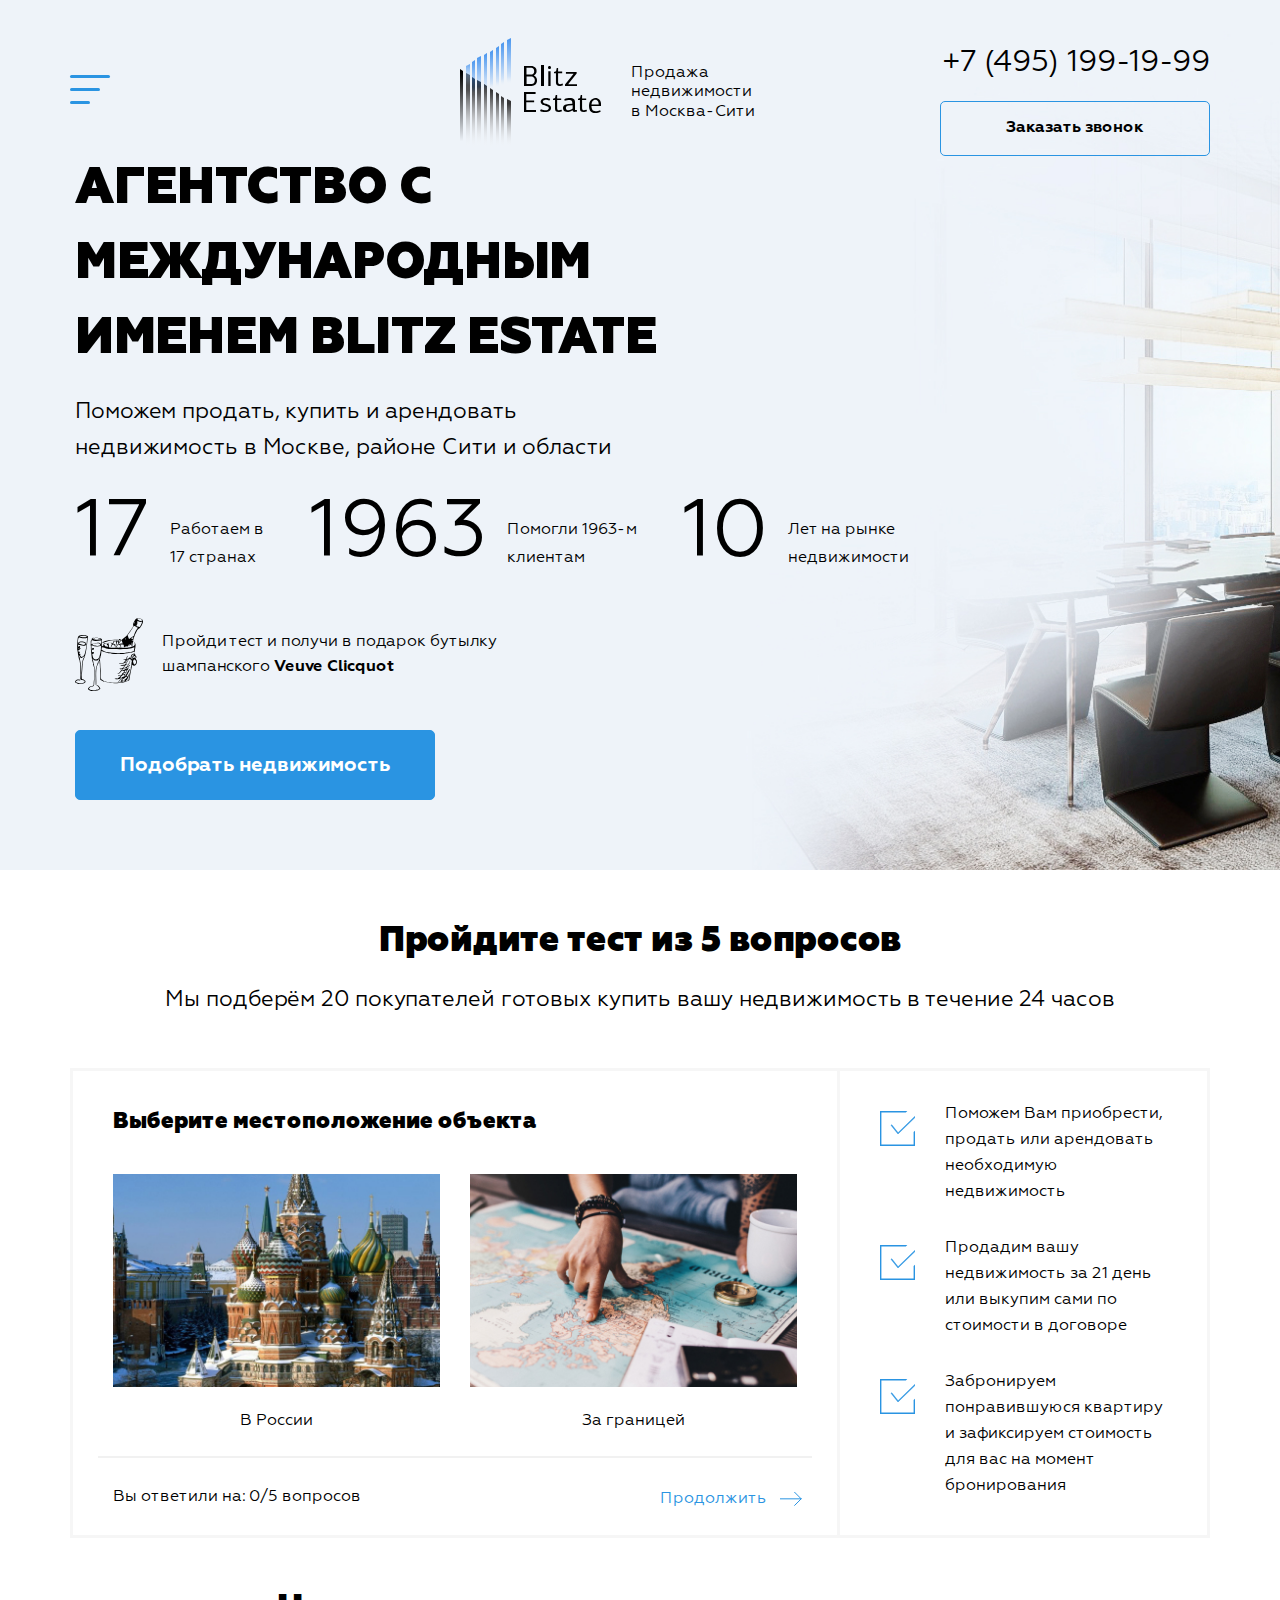
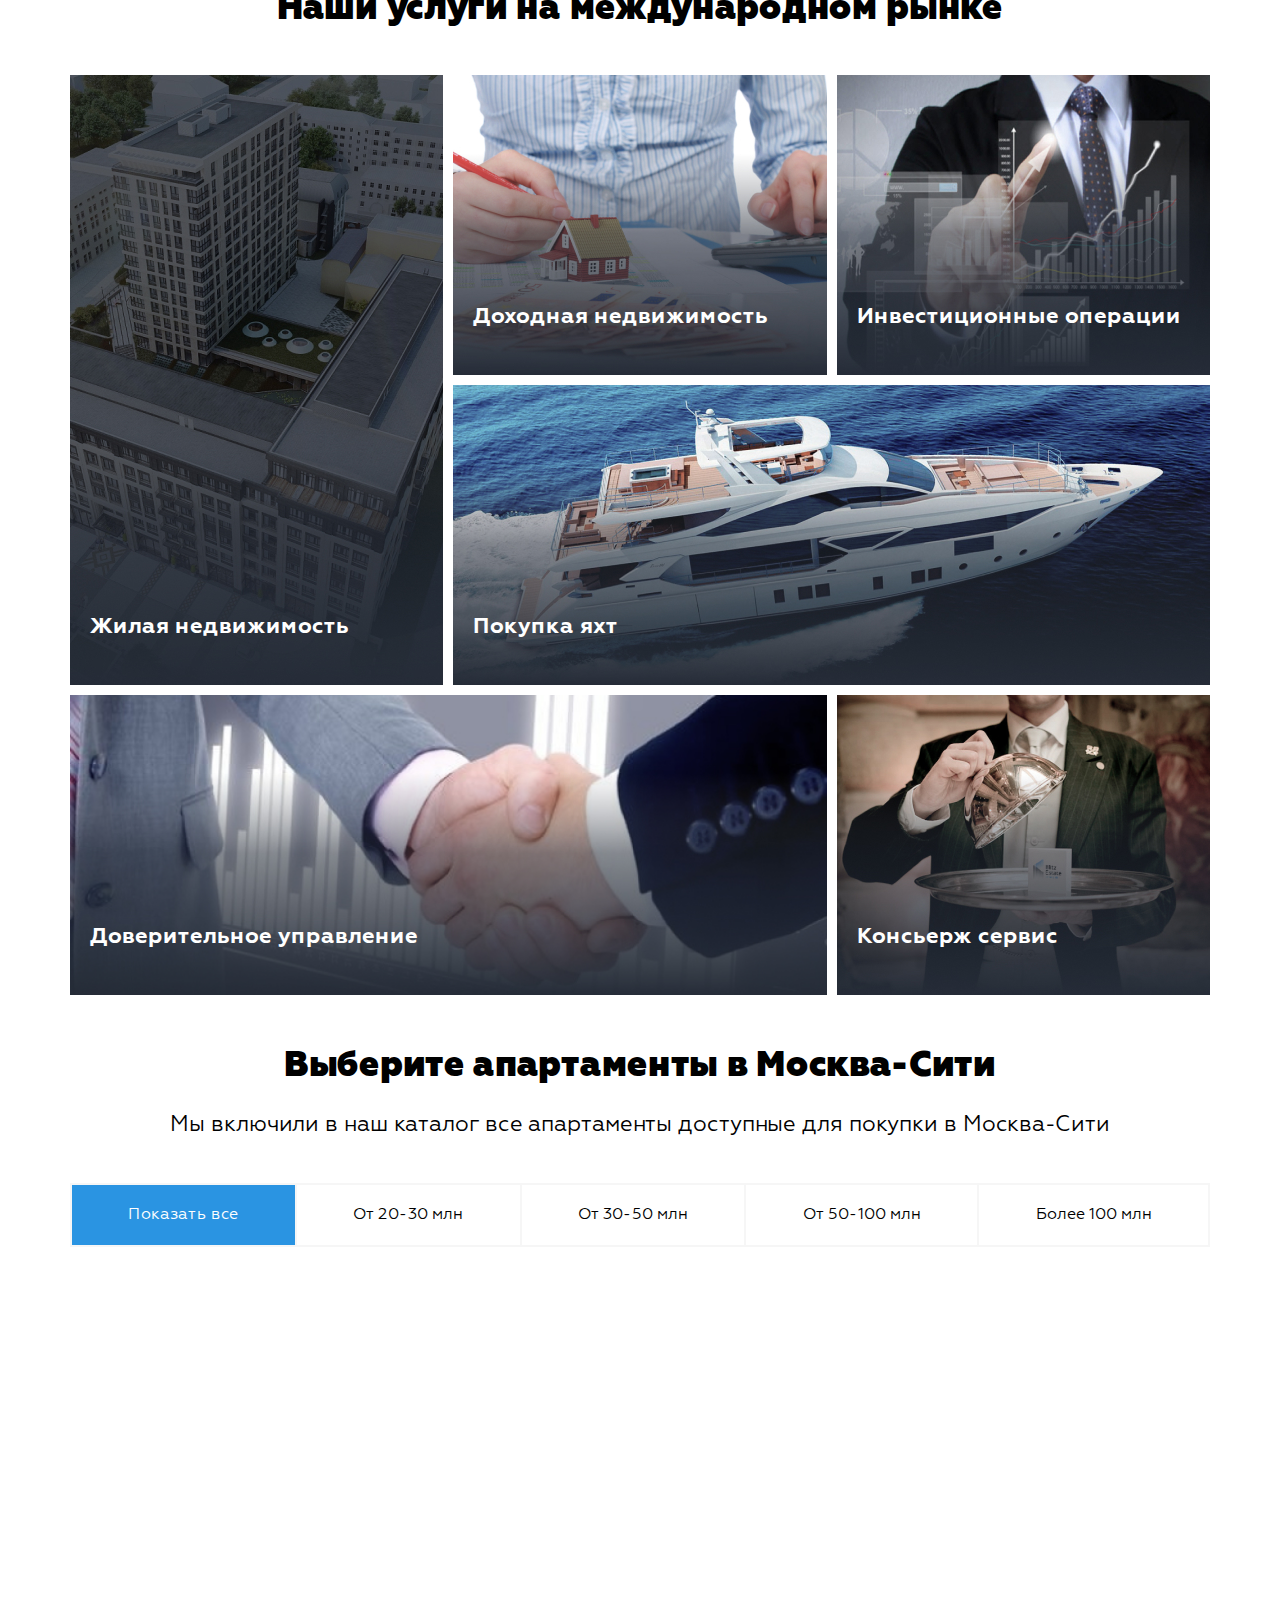
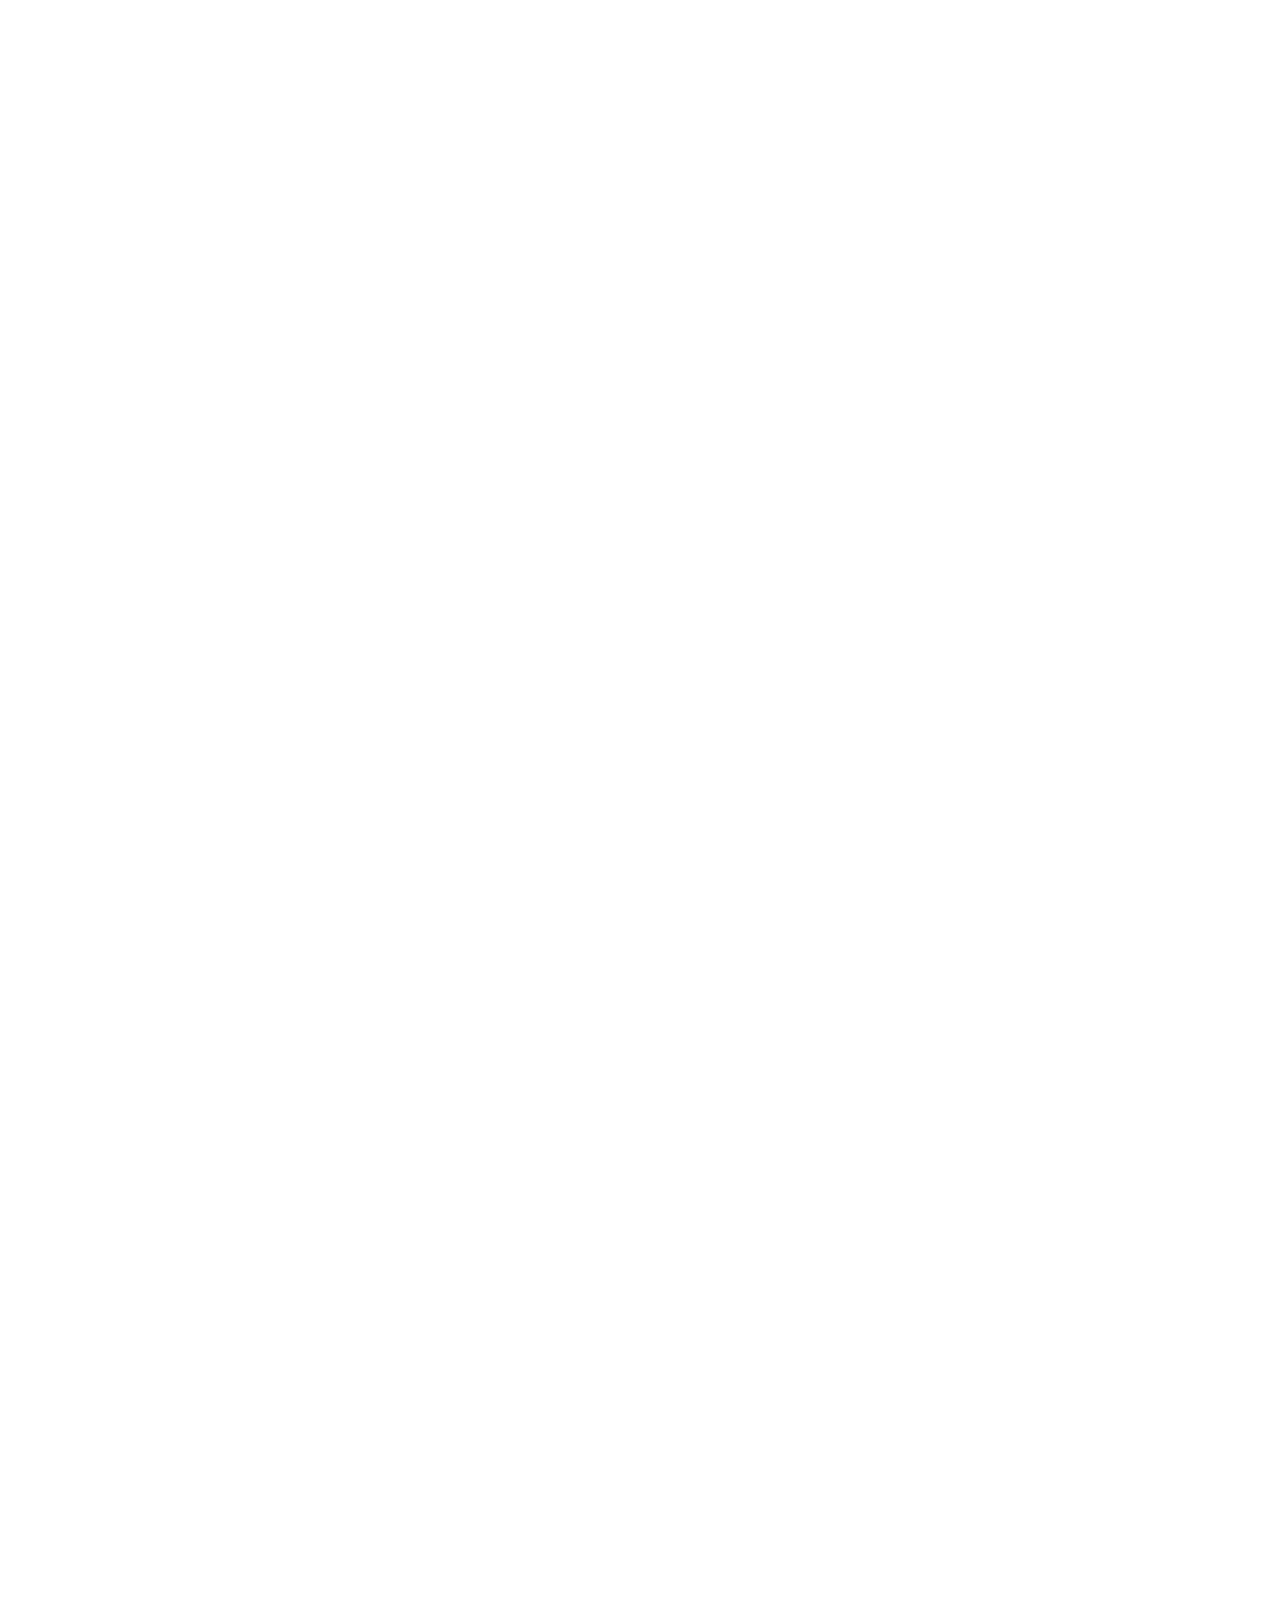
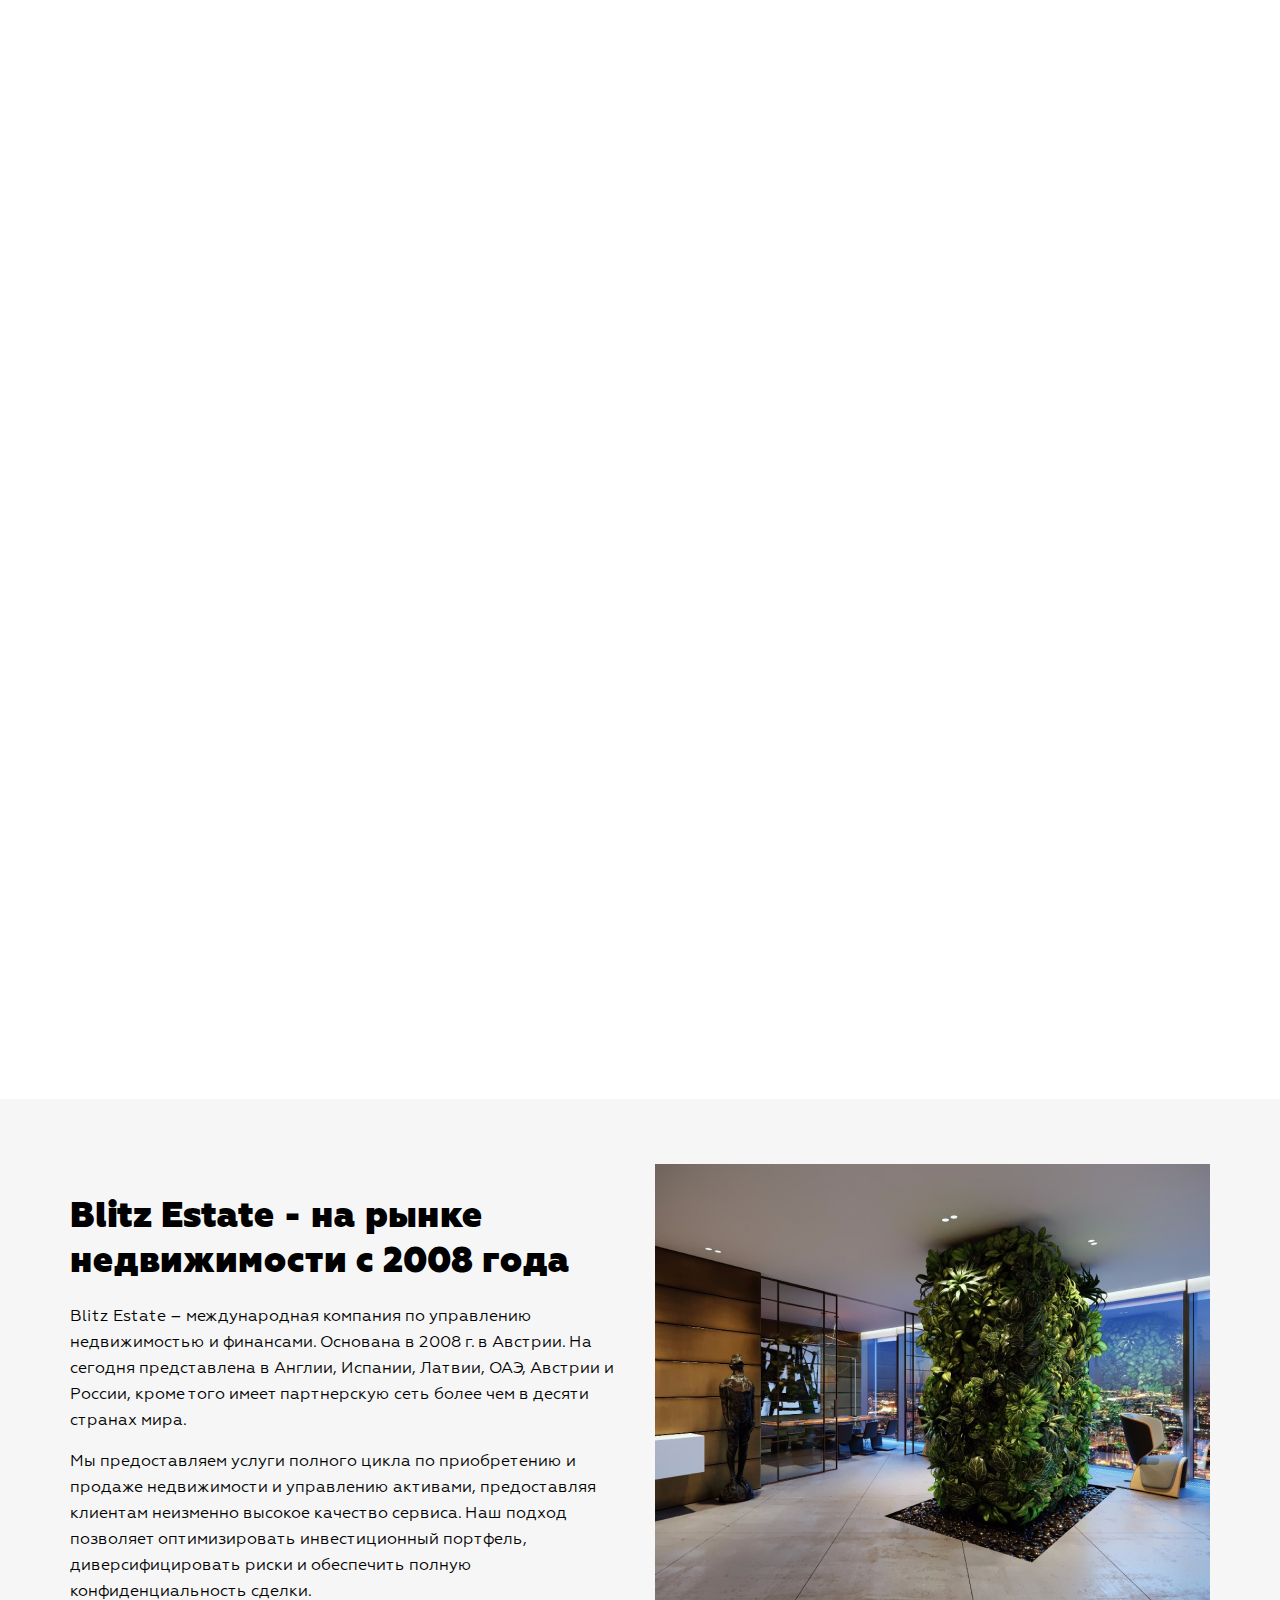
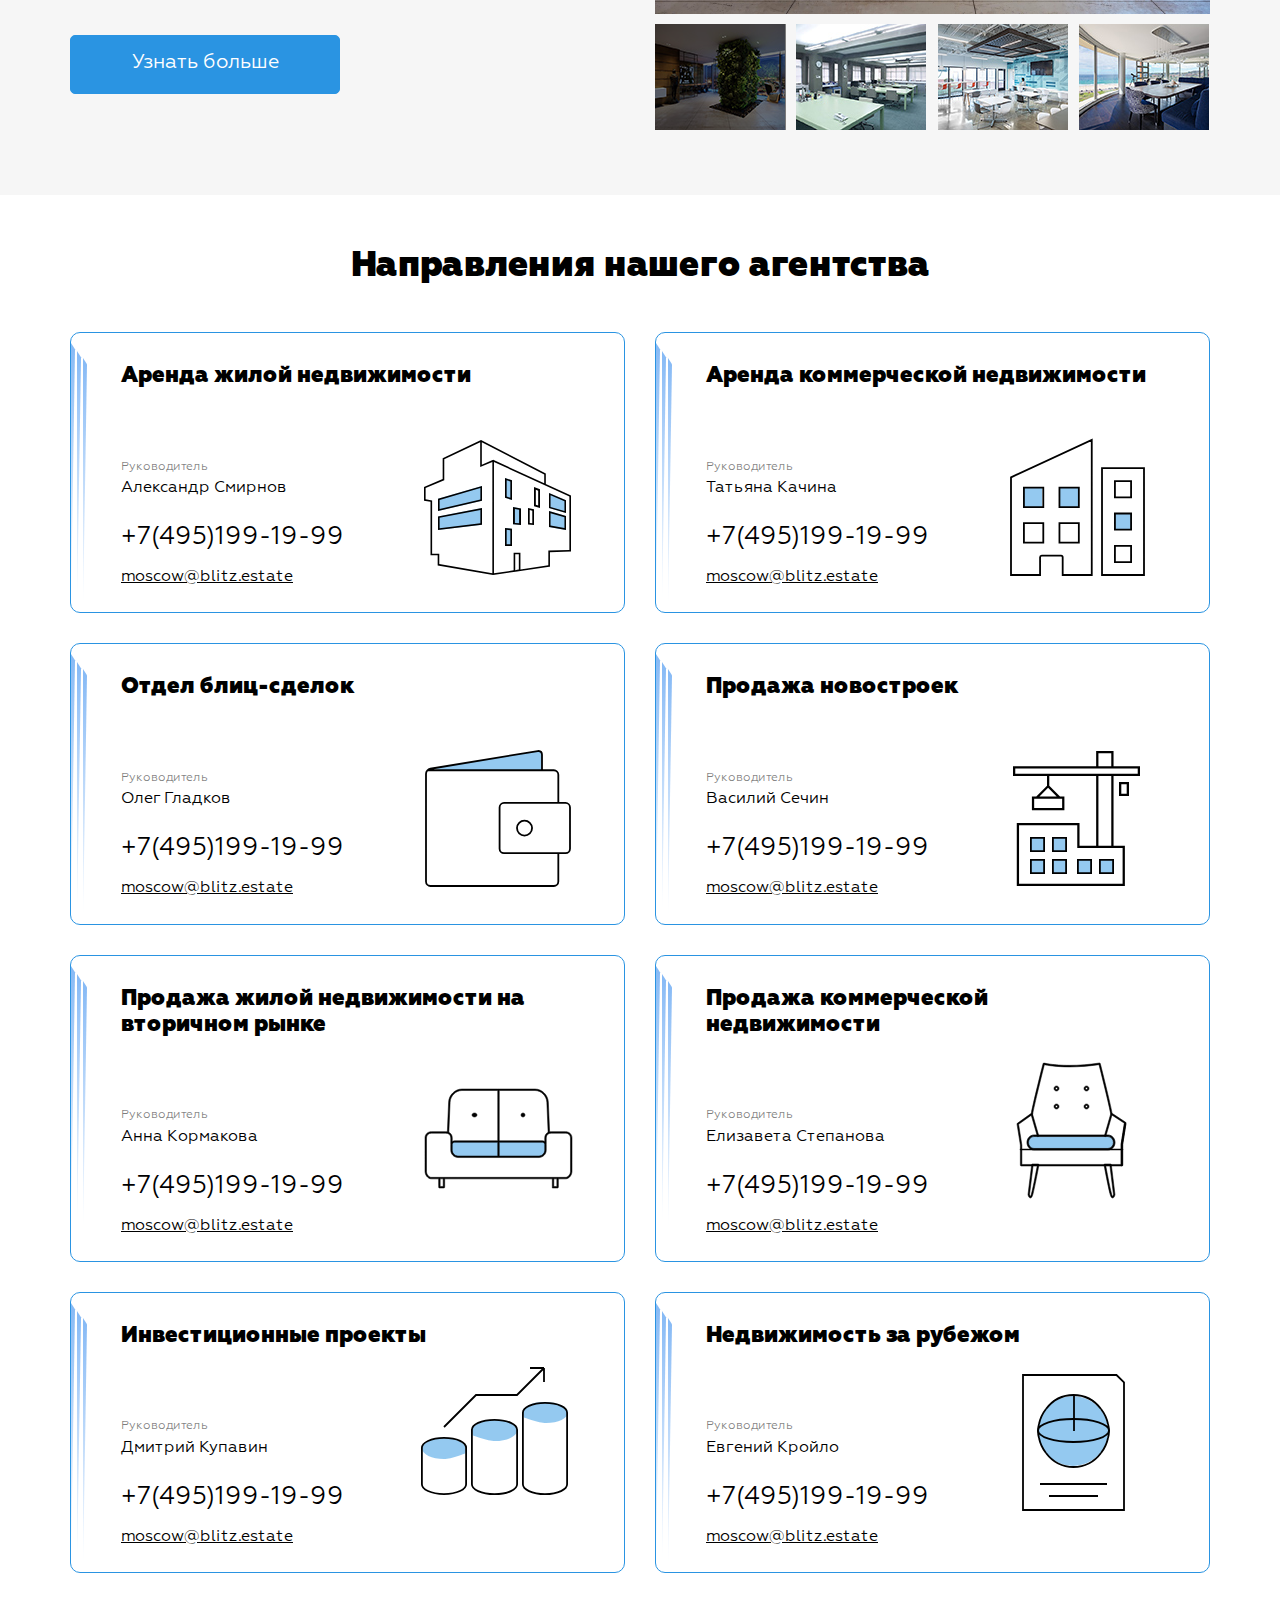
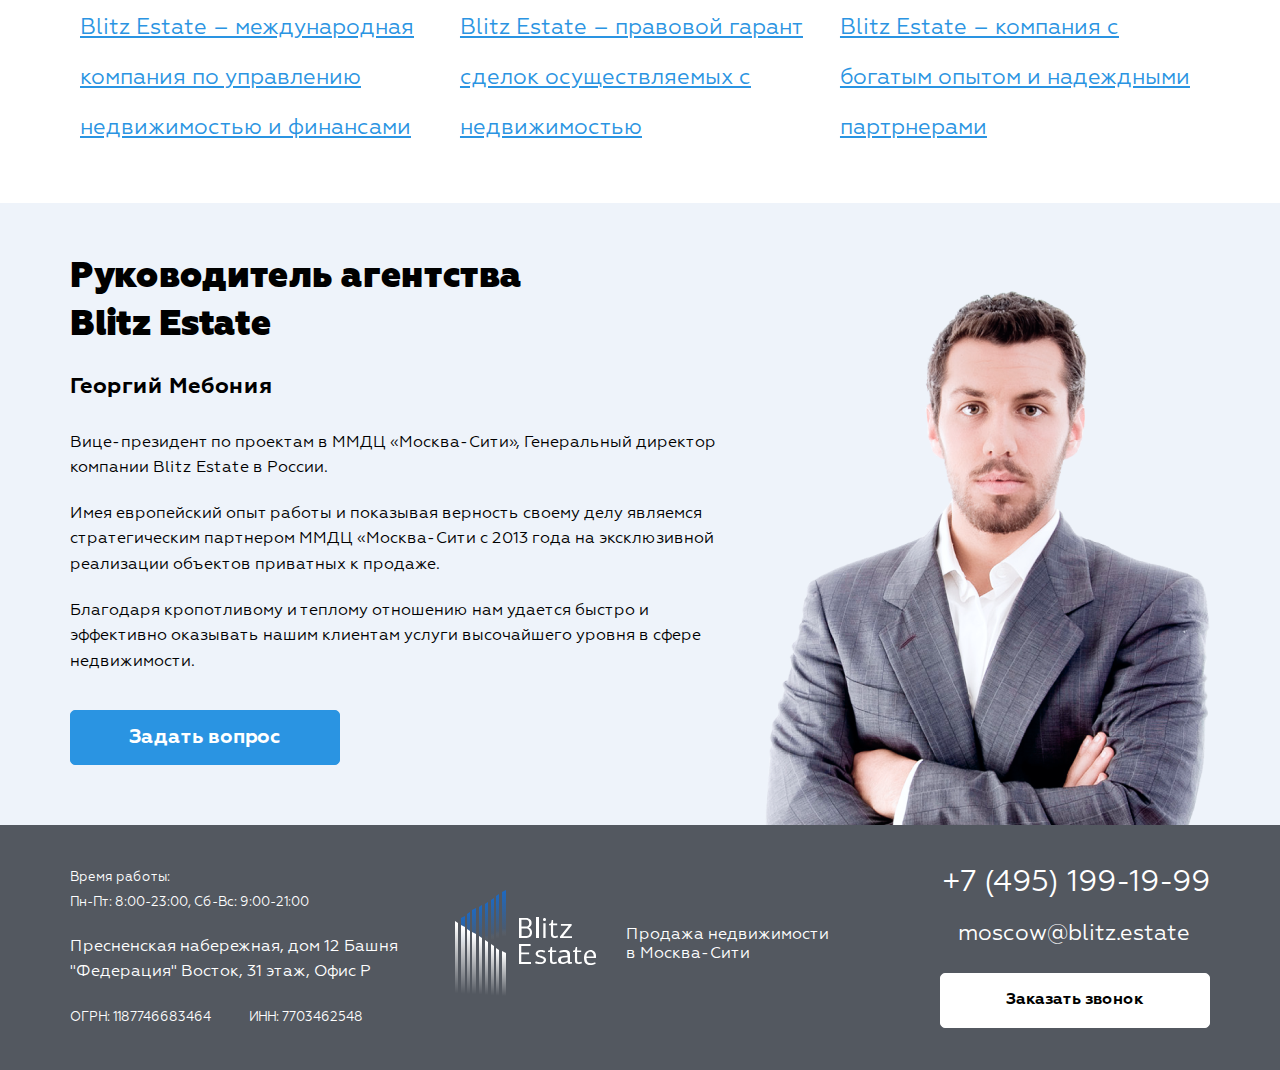
==== source/index.html @ a8a95b56 "fixed tablet styles, remove unused css" ====
<!DOCTYPE html>
<html lang="ru">
<head>
    <meta charset="UTF-8">
    <meta name="viewport" content="width=device-width, initial-scale=1.0">
    <meta http-equiv="X-UA-Compatible" content="ie=edge">
    <link rel="stylesheet" href="style/style.css">
    <title>Blitz estate</title>
</head>
<body class="page">
    
    <div class="all-wrapper">

        <section class="hero">
            <div class="hero__background background"></div>

            <div class="container">
                <header class="main-header">
                    <div class="main-header__col">
                        <div class="main-header__nav">
                            <nav class="main-nav">
                                <button class="main-nav__toggle js-nav-toggle" aria-label="main menu toggle">
                                    <span class="main-nav__toggle-line"></span>
                                    <span class="main-nav__toggle-line"></span>
                                    <span class="main-nav__toggle-line"></span>
                                </button>
                                <div class="main-nav__wrapper js-nav">
                                    <ul class="main-nav__list">
                                        <li class="main-nav__item">
                                            <a href="#services" class="main-nav__link js-nav-link">Услуги</a>
                                        </li>
                                        <li class="main-nav__item">
                                            <a href="#apartments" class="main-nav__link js-nav-link">Апартаменты</a>
                                        </li>
                                        <li class="main-nav__item">
                                            <a href="#about" class="main-nav__link js-nav-link">О компании</a>
                                        </li>
                                        <li class="main-nav__item">
                                            <a href="#agency" class="main-nav__link js-nav-link">Направления</a>
                                        </li>
                                    </ul>

                                    <div class="main-nav__call">
                                        <div class="call call--light">
                                            <span class="call__phone">
                                                <a href="tel:+74951991999" class="call__link">+7 (495) 199-19-99</a>
                                            </span>
                                            <button class="call__button button button--transparent button--text-light js-call-request-button">Заказать звонок</button>
                                        </div>
                                    </div>
                                </div>
                            </nav>
                        </div>
                    </div>
                    <div class="main-header__col">
                        <div class="main-header__logo">
                            <div class="logo">
                                <div class="logo__icon"></div>
                                <span class="logo__text">Продажа недвижимости в&nbsp;Москва-Сити</span>
                            </div>
                        </div>
                    </div>
                    <div class="main-header__col">
                        <div class="main-header__call">
                            <div class="call">
                                <span class="call__phone">
                                    <a href="tel:+74951991999" class="call__link">+7 (495) 199-19-99</a>
                                </span>
                                <button class="call__button button button--transparent js-call-request-button">Заказать звонок</button>
                            </div>
                        </div>
                    </div>
                </header>

                <div class="hero__content">
                    <h1 class="hero__title">Агентство с международным именем Blitz Estate</h1>
                    <span class="hero__subtitle">Поможем продать, купить и арендовать недвижимость в Москве, районе Сити и области</span>
        
                    <div class="hero__features">
                        <div class="features">
                            <ul class="features__list">
                                <li class="features__item">
                                    <span class="features__num">17</span>
                                    <span class="features__text">Работаем в <br>17 странах</span>
                                </li>
                                <li class="features__item">
                                    <span class="features__num">1963</span>
                                    <span class="features__text">Помогли 1963-м <br>клиентам</span>
                                </li>
                                <li class="features__item">
                                    <span class="features__num">10</span>
                                    <span class="features__text">Лет на рынке <br>недвижимости</span>
                                </li>
                            </ul>
                        </div>
                    </div>
        
                    <div class="hero__offer">
                        <span class="hero__offer-text">Пройди тест и получи в подарок бутылку шампанского <b>Veuve Clicquot</b></span>
                    </div>
        
                    <button class="hero__button button button--size-big">Подобрать недвижимость</button>
                </div>


            </div><!--container-->

        </section>
        <!--/.hero-->


        <section class="questions">
            <div class="container">
                <div class="questions__inner">

                    <h2 class="questions__title section-title">Пройдите тест из 5 вопросов </h2>
                    <span class="questions__subtitle section-subtitle">Мы подберём 20 покупателей готовых купить вашу недвижимость в течение 24 часов</span>

                    <div class="questions-block">

                        <div class="questions-block__main">
                            <span class="questions-block__title">Выберите местоположение объекта</span>
                            
                            <div class="questions-block__row">
                                <div class="questions-block__col">
                                    <figure class="questions-block__question">
                                        <img src="image/questions/in-russia.jpg" alt="В России" class="questions-block__image">
                                        <figcaption class="question-block__caption">В России</figcaption>
                                    </figure>
                                    
                                </div>
                                <div class="questions-block__col">
                                    <figure class="questions-block__question">
                                        <img src="image/questions/abroad.jpg" alt="За границей" class="questions-block__image">
                                        <figcaption class="question-block__caption">За границей</figcaption>
                                    </figure>
                                </div>
                            </div>

                            <div class="questions-block__footer">
                                <span class="questions-block__result">
                                    Вы ответили на: <span class="questions-block__result-num">0</span>/<span class="questions-block__result-num">5</span> вопросов
                                </span>

                                <a href="" class="questions-block__next">Продолжить</a>
                            </div>

                        </div>

                        <div class="questions-block__side">
                            <div class="questions-block__features">

                                <div class="questions-features">
                                    <ul class="questions-features__list">
                                        <li class="questions-features__item">
                                            Поможем Вам приобрести, продать или арендовать необходимую недвижимость
                                        </li>
                                        <li class="questions-features__item">
                                            Продадим вашу недвижимость за 21 день или выкупим сами по стоимости в договоре
                                        </li>
                                        <li class="questions-features__item">
                                            Забронируем понравившуюся квартиру и зафиксируем стоимость для вас на момент бронирования
                                        </li>
                                    </ul>
                                </div><!--features-->

                            </div>
                        </div>
                    </div><!--questions-block-->

                </div><!--questions-inner-->
            </div>
            <!-- /.container -->
        </section>
        <!--/.questions-->


        <section class="services" id="services">
            <div class="container">
                <div class="services__inner">

                    <h2 class="services__title section-title">Наши услуги на международном рынке</h2>

                    <div class="services__list">
                        <div class="services__item">
                            <div class="service">
                                <h3 class="service__title">Жилая недвижимость</h3>
                                <div class="service__text">
                                    <div class="service__desc">
                                        <p>Сопровождение сделок по продаже, купли и аренде объектов недвижимости под ключ.</p>
                                    </div>
                                    <button class="service__button button">Узнать больше</button>    
                                </div>
                                <img src="image/services/service-1.jpg" alt="Жилая недвижимость" class="service__image">
                                
                            </div>
                        </div>
                        <div class="services__item">
                            <div class="service">
                                <h3 class="service__title">Доходная недвижимость</h3>
                                <div class="service__text">
                                    <div class="service__desc">
                                        <p>Lorem ipsum, dolor sit amet consectetur adipisicing elit. Quod, amet.</p>
                                    </div>
                                    <button class="service__button button">Узнать больше</button>    
                                </div>
                                <img src="image/services/service-2.jpg" alt="Доходная недвижимость" class="service__image">
                                
                            </div>
                        </div>
                        <div class="services__item">
                            <div class="service">
                                <h3 class="service__title">Инвестиционные операции</h3>
                                <div class="service__text">
                                    <div class="service__desc">
                                        <p>Lorem ipsum dolor sit amet consectetur adipisicing elit. Minus, eum.</p>
                                    </div>
                                    <button class="service__button button">Узнать больше</button>    
                                </div>
                                <img src="image/services/service-3.jpg" alt="Инвестиционные операции" class="service__image">
                                
                            </div>
                        </div>
                        <div class="services__item">
                            <div class="service">
                                <h3 class="service__title">Покупка яхт</h3>
                                <div class="service__text">
                                    <div class="service__desc">
                                        <p>Lorem ipsum dolor sit amet consectetur adipisicing elit. Minus, eum.</p>
                                    </div>
                                    <button class="service__button button">Узнать больше</button>    
                                </div>
                                <img src="image/services/service-4.jpg" alt="Покупка яхт" class="service__image">
                                
                            </div>
                        </div>
                        <div class="services__item">
                            <div class="service">
                                <h3 class="service__title">Доверительное управление</h3>
                                <div class="service__text">
                                    <div class="service__desc">
                                        <p>Lorem ipsum dolor sit amet consectetur adipisicing elit. Minus, eum.</p>
                                    </div>
                                    <button class="service__button button">Узнать больше</button>    
                                </div>
                                <img src="image/services/service-5.jpg" alt="Доверительное управление" class="service__image">
                                
                            </div>
                        </div>
                        <div class="services__item">
                            <div class="service">
                                <h3 class="service__title">Консьерж сервис</h3>
                                <div class="service__text">
                                    <div class="service__desc">
                                        <p>Lorem ipsum dolor sit amet consectetur adipisicing elit. Minus, eum.</p>
                                    </div>
                                    <button class="service__button button">Узнать больше</button>
                                </div>
                                <img src="image/services/service-6.jpg" alt="Консьерж сервис" class="service__image">
                            </div>
                        </div>
                    </div>

                </div>
                <!-- /.services__inner -->
            </div>
            <!-- /.container -->
        </section>
        <!-- /.services -->


        <section class="apartments" id="apartments">
            <div class="container">
                <div class="apartments__inner">

                    <h2 class="apartments__title section-title">Выберите апартаменты в Москва-Сити</h2>
                    <span class="apartments__subtitle section-subtitle">Мы включили в наш каталог все апартаменты доступные для покупки в Москва-Сити</span>

                    <div class="apartments__filter">
                        <div class="apartments-filter">
                            <ul class="apartments-filter__list">
                                <li class="apartments-filter__item">
                                    <button class="apartments-filter__button apartments-filter__button--active js-filter-button" data-filter="0-1000000000">Показать все</button>
                                </li>
                                <li class="apartments-filter__item">
                                    <button class="apartments-filter__button js-filter-button" data-filter="20000000-30000000">От 20-30 млн</button>
                                </li>
                                <li class="apartments-filter__item">
                                    <button class="apartments-filter__button js-filter-button" data-filter="30000000-50000000">От 30-50 млн</button>
                                </li>
                                <li class="apartments-filter__item">
                                    <button class="apartments-filter__button js-filter-button" data-filter="50000000-100000000">От 50-100 млн</button>
                                </li>
                                <li class="apartments-filter__item">
                                    <button class="apartments-filter__button js-filter-button" data-filter="100000000-1000000000">Более 100 млн</button>
                                </li>
                            </ul>
                        </div><!--apartments-filter-->
                    </div>

                    <div class="apartments__list">
                        <div class="apartments__item">
                            <div class="apartments-item">
                                <div class="apartments-item__image">
                                    <img src="image/aparts/apart-oko.jpg" alt="Апартаменты в «башне ОКО»">
                                </div>
                                <div class="apartments-item__text">
                                    <h3 class="apartments-item__title">Апартаменты в «башне ОКО»</h3>
                                    <span class="apartments-item__subtitle">Лот № 4536</span>
                                    <table class="apartments-item__specs">
                                        <tbody>
                                            <tr>
                                                <td class="apartments-item__price">25 600 000</td>
                                                <td>Площадь 70 м²</td>
                                            </tr>
                                            <tr>
                                                <td class="apartments-item__meter-price">365 714 ₽ за м²</td>
                                                <td>Этаж 52</td>
                                            </tr>
                                        </tbody>
                                    </table>
                                </div>
                                
                                <button class="apartments-item__button js-view-request-button">Назначить просмотр</button>
                            </div>
                        </div>
                        <div class="apartments__item">
                            <div class="apartments-item">
                                <div class="apartments-item__image">
                                    <img src="image/aparts/apart-imperia.jpg" alt="Апартаменты в «башне Империя»">
                                </div>
                                <div class="apartments-item__text">
                                    <h3 class="apartments-item__title">Апартаменты в «башне Империя»</h3>
                                    <span class="apartments-item__subtitle">Лот № 4547</span>
                                    <table class="apartments-item__specs">
                                        <tbody>
                                            <tr>
                                                <td class="apartments-item__price">27 900 000</td>
                                                <td>Площадь 62 м²</td>
                                            </tr>
                                            <tr>
                                                <td class="apartments-item__meter-price">420 000 ₽ за м²</td>
                                                <td>Этаж 35</td>
                                            </tr>
                                        </tbody>
                                    </table>
                                </div>
                                
                                <button class="apartments-item__button js-view-request-button">Назначить просмотр</button>
                            </div>
                        </div>
                        <div class="apartments__item">
                            <div class="apartments-item">
                                <div class="apartments-item__image">
                                    <img src="image/aparts/apart-neva-towers.jpg" alt="Апартаменты в «Neva Towers»">
                                </div>
                                <div class="apartments-item__text">
                                    <h3 class="apartments-item__title">Апартаменты в «Neva Towers»</h3>
                                    <span class="apartments-item__subtitle">Лот № 4548</span>
                                    <table class="apartments-item__specs">
                                        <tbody>
                                            <tr>
                                                <td class="apartments-item__price">19 000 000</td>
                                                <td>Площадь 40 м²</td>
                                            </tr>
                                            <tr>
                                                <td class="apartments-item__meter-price">475 000 ₽ за м²</td>
                                                <td>Этаж 16</td>
                                            </tr>
                                        </tbody>
                                    </table>
                                </div>
                                
                                <button class="apartments-item__button js-view-request-button">Назначить просмотр</button>
                            </div>
                        </div>
                        <div class="apartments__item">
                            <div class="apartments-item">
                                <div class="apartments-item__image">
                                    <img src="image/aparts/apart-federation.jpg" alt="Апартаменты в комплексе «Федерация»">
                                </div>
                                <div class="apartments-item__text">
                                    <h3 class="apartments-item__title">Апартаменты в комплексе «Федерация»</h3>
                                    <span class="apartments-item__subtitle">Лот № 4549</span>
                                    <table class="apartments-item__specs">
                                        <tbody>
                                            <tr>
                                                <td class="apartments-item__price">59 500 000</td>
                                                <td>Площадь 110 м²</td>
                                            </tr>
                                            <tr>
                                                <td class="apartments-item__meter-price">540 909 ₽ за м²</td>
                                                <td>Этаж 84</td>
                                            </tr>
                                        </tbody>
                                    </table>
                                </div>
                                
                                <button class="apartments-item__button js-view-request-button">Назначить просмотр</button>
                            </div>
                        </div>
                        <div class="apartments__item">
                            <div class="apartments-item">
                                <div class="apartments-item__image">
                                    <img src="image/aparts/apart-oko-2.jpg" alt="Апартаменты в «башне ОКО»">
                                </div>
                                <div class="apartments-item__text">
                                    <h3 class="apartments-item__title">Апартаменты в «башне ОКО»</h3>
                                    <span class="apartments-item__subtitle">Лот № 4550</span>
                                    <table class="apartments-item__specs">
                                        <tbody>
                                            <tr>
                                                <td class="apartments-item__price">34 900 000</td>
                                                <td>Площадь 88 м²</td>
                                            </tr>
                                            <tr>
                                                <td class="apartments-item__meter-price">396 590 ₽ за м²</td>
                                                <td>Этаж 29</td>
                                            </tr>
                                        </tbody>
                                    </table>
                                </div>
                                
                                <button class="apartments-item__button js-view-request-button">Назначить просмотр</button>
                            </div>
                        </div>
                        <div class="apartments__item">
                            <div class="apartments-item">
                                <div class="apartments-item__image">
                                    <img src="image/aparts/apart-gorod.jpg" alt="Апартаменты в «Город столиц»">
                                </div>
                                <div class="apartments-item__text">
                                    <h3 class="apartments-item__title">Апартаменты в «Город столиц»</h3>
                                    <span class="apartments-item__subtitle">Лот № 4551</span>
                                    <table class="apartments-item__specs">
                                        <tbody>
                                            <tr>
                                                <td class="apartments-item__price">28 400 000</td>
                                                <td>Площадь 57 м²</td>
                                            </tr>
                                            <tr>
                                                <td class="apartments-item__meter-price">498 245 ₽ за м²</td>
                                                <td>Этаж 48</td>
                                            </tr>
                                        </tbody>
                                    </table>
                                </div>
                                
                                <button class="apartments-item__button js-view-request-button">Назначить просмотр</button>
                            </div>
                        </div>
                        <div class="apartments__item">
                            <div class="apartments-item">
                                <div class="apartments-item__image">
                                    <img src="image/aparts/apart-oko-3.jpg" alt="Апартаменты в «башне ОКО»">
                                </div>
                                <div class="apartments-item__text">
                                    <h3 class="apartments-item__title">Апартаменты в «башне ОКО»</h3>
                                    <span class="apartments-item__subtitle">Лот № 4552</span>
                                    <table class="apartments-item__specs">
                                        <tbody>
                                            <tr>
                                                <td class="apartments-item__price">38 200 000</td>
                                                <td>Площадь 69 м²</td>
                                            </tr>
                                            <tr>
                                                <td class="apartments-item__meter-price">553 623 ₽ за м²</td>
                                                <td>Этаж 58</td>
                                            </tr>
                                        </tbody>
                                    </table>
                                </div>
                                
                                <button class="apartments-item__button js-view-request-button">Назначить просмотр</button>
                            </div>
                        </div>
                        <div class="apartments__item">
                            <div class="apartments-item">
                                <div class="apartments-item__image">
                                    <img src="image/aparts/apart-imperia-2.jpg" alt="Апартаменты в «башне Империя»">
                                </div>
                                <div class="apartments-item__text">
                                    <h3 class="apartments-item__title">Апартаменты в «башне Империя»</h3>
                                    <span class="apartments-item__subtitle">Лот № 4553</span>
                                    <table class="apartments-item__specs">
                                        <tbody>
                                            <tr>
                                                <td class="apartments-item__price">41 000 000</td>
                                                <td>Площадь 74 м²</td>
                                            </tr>
                                            <tr>
                                                <td class="apartments-item__meter-price">554 054 ₽ за м²</td>
                                                <td>Этаж 41</td>
                                            </tr>
                                        </tbody>
                                    </table>
                                </div>
                                
                                <button class="apartments-item__button js-view-request-button">Назначить просмотр</button>
                            </div>
                        </div>
                        <div class="apartments__item">
                            <div class="apartments-item">
                                <div class="apartments-item__image">
                                    <img src="image/aparts/apart-gorod-2.jpg" alt="Апартаменты в «Город столиц»">
                                </div>
                                <div class="apartments-item__text">
                                    <h3 class="apartments-item__title">Апартаменты в «Город столиц»</h3>
                                    <span class="apartments-item__subtitle">Лот № 4554</span>
                                    <table class="apartments-item__specs">
                                        <tbody>
                                            <tr>
                                                <td class="apartments-item__price">53 200 000</td>
                                                <td>Площадь 94 м²</td>
                                            </tr>
                                            <tr>
                                                <td class="apartments-item__meter-price">565 957 ₽ за м²</td>
                                                <td>Этаж 59</td>
                                            </tr>
                                        </tbody>
                                    </table>
                                </div>
                                
                                <button class="apartments-item__button js-view-request-button">Назначить просмотр</button>
                            </div>
                        </div>
                        <div class="apartments__item">
                            <div class="apartments-item">
                                <div class="apartments-item__image">
                                    <img src="image/aparts/apart-neva-towers-2.jpg" alt="Апартаменты в «Neva Towers»">
                                </div>
                                <div class="apartments-item__text">
                                    <h3 class="apartments-item__title">Апартаменты в «Neva Towers»</h3>
                                    <span class="apartments-item__subtitle">Лот № 4555</span>
                                    <table class="apartments-item__specs">
                                        <tbody>
                                            <tr>
                                                <td class="apartments-item__price">89 900 000</td>
                                                <td>Площадь 140 м²</td>
                                            </tr>
                                            <tr>
                                                <td class="apartments-item__meter-price">642 142 ₽ за м²</td>
                                                <td>Этаж 61</td>
                                            </tr>
                                        </tbody>
                                    </table>
                                </div>
                                
                                <button class="apartments-item__button js-view-request-button">Назначить просмотр</button>
                            </div>
                        </div>
                    </div>

                </div>
                <!-- /.apartments__inner -->
            </div>
            <!-- /.container -->
        </section>
        <!-- /.apartments -->


        <section class="about" id="about">
            <div class="container">
                <div class="about__inner">

                    <div class="about__col">
                        <h2 class="about__title section-title">Blitz Estate - на рынке недвижимости с 2008 года</h2>
                        <div class="about__desc">
                            <p>
                                Blitz Estate – международная компания по управлению недвижимостью и финансами. 
                                Основана в 2008 г. в Австрии. На сегодня представлена в Англии, Испании, Латвии, ОАЭ, Австрии и России, 
                                кроме того имеет партнерскую сеть более чем в десяти странах мира.
                            </p>
                            <p>
                                Мы предоставляем услуги полного цикла по приобретению и продаже недвижимости и управлению активами, 
                                предоставляя клиентам неизменно высокое качество сервиса. 
                                Наш подход позволяет оптимизировать инвестиционный портфель, 
                                диверсифицировать риски и обеспечить полную конфиденциальность сделки.
                            </p>
                        </div>
                        <button class="about__button button">Узнать больше</button>
                    </div>

                    <div class="about__col">
                        <div class="about__images">
                            <div class="about__images-track">
                                <div class="about__image">
                                    <img src="image/about/about-1.jpg" alt="Переговорные в нашем офисе">
                                </div>
                                <div class="about__image">
                                    <img src="image/about/about-2.jpg" alt="Переговорные в нашем офисе">
                                </div>
                                <div class="about__image">
                                    <img src="image/about/about-3.jpg" alt="Переговорные в нашем офисе">
                                </div>
                                <div class="about__image">
                                    <img src="image/about/about-4.jpg" alt="Переговорные в нашем офисе">
                                </div>
                            </div>

                        </div>
                        <div class="about__thumbs">
                            <div class="about__thumb about__thumb--active">
                                <img src="image/about/thumbs/about-thumb-1.jpg" alt="Переговорные в нашем офисе">
                            </div>
                            <div class="about__thumb">
                                <img src="image/about/thumbs/about-thumb-2.jpg" alt="Переговорные в нашем офисе">
                            </div>
                            <div class="about__thumb">
                                <img src="image/about/thumbs/about-thumb-3.jpg" alt="Переговорные в нашем офисе">
                            </div>
                            <div class="about__thumb">
                                <img src="image/about/thumbs/about-thumb-4.jpg" alt="Переговорные в нашем офисе">
                            </div>
                        </div>
                    </div>

                </div>
                <!-- /.about__inner -->
            </div>
            <!-- /.container -->
        </section>
        <!-- /.about -->


        <section class="agency" id="agency">
            <div class="container">
                <div class="agency__inner">

                    <h2 class="agency__title section-title">Направления нашего агентства</h2>

                    <div class="agency__list">
                        <div class="agency__item">
                            <div class="agency-item agency-item--building-rent">
                                <h3 class="agency-item__title">Аренда жилой недвижимости</h3>
                                <div class="agency-item__contacts">
                                    <span class="agency-item__leader">Руководитель</span>
                                    <span class="agency-item__leader-name">Александр Смирнов</span>
                                    <a href="tel:+74951991999" class="agency-item__phone">+7(495)199-19-99</a>
                                    <a href="mailto:moscow@blitz.estate" class="agency-item__email">moscow@blitz.estate</a>
                                </div>
                            </div>
                        </div>
                        <div class="agency__item">
                            <div class="agency-item agency-item--commerce-rent">
                                <h3 class="agency-item__title">Аренда коммерческой недвижимости</h3>
                                <div class="agency-item__contacts">
                                    <span class="agency-item__leader">Руководитель</span>
                                    <span class="agency-item__leader-name">Татьяна Качина</span>
                                    <a href="tel:+74951991999" class="agency-item__phone">+7(495)199-19-99</a>
                                    <a href="mailto:moscow@blitz.estate" class="agency-item__email">moscow@blitz.estate</a>
                                </div>
                            </div>
                        </div>
                        <div class="agency__item">
                            <div class="agency-item agency-item--deraptment">
                                <h3 class="agency-item__title">Отдел блиц-сделок</h3>
                                <div class="agency-item__contacts">
                                    <span class="agency-item__leader">Руководитель</span>
                                    <span class="agency-item__leader-name">Олег Гладков</span>
                                    <a href="tel:+74951991999" class="agency-item__phone">+7(495)199-19-99</a>
                                    <a href="mailto:moscow@blitz.estate" class="agency-item__email">moscow@blitz.estate</a>
                                </div>
                            </div>
                        </div>
                        <div class="agency__item">
                            <div class="agency-item agency-item--new-building">
                                <h3 class="agency-item__title">Продажа новостроек</h3>
                                <div class="agency-item__contacts">
                                    <span class="agency-item__leader">Руководитель</span>
                                    <span class="agency-item__leader-name">Василий Сечин</span>
                                    <a href="tel:+74951991999" class="agency-item__phone">+7(495)199-19-99</a>
                                    <a href="mailto:moscow@blitz.estate" class="agency-item__email">moscow@blitz.estate</a>
                                </div>
                            </div>
                        </div>
                        <div class="agency__item">
                            <div class="agency-item agency-item--second-building">
                                <h3 class="agency-item__title">Продажа жилой недвижимости на вторичном рынке</h3>
                                <div class="agency-item__contacts">
                                    <span class="agency-item__leader">Руководитель</span>
                                    <span class="agency-item__leader-name">Анна Кормакова</span>
                                    <a href="tel:+74951991999" class="agency-item__phone">+7(495)199-19-99</a>
                                    <a href="mailto:moscow@blitz.estate" class="agency-item__email">moscow@blitz.estate</a>
                                </div>
                            </div>
                        </div>
                        <div class="agency__item">
                            <div class="agency-item agency-item--commerce-sell">
                                <h3 class="agency-item__title">Продажа коммерческой недвижимости</h3>
                                <div class="agency-item__contacts">
                                    <span class="agency-item__leader">Руководитель</span>
                                    <span class="agency-item__leader-name">Елизавета Степанова</span>
                                    <a href="tel:+74951991999" class="agency-item__phone">+7(495)199-19-99</a>
                                    <a href="mailto:moscow@blitz.estate" class="agency-item__email">moscow@blitz.estate</a>
                                </div>
                            </div>
                        </div>
                        <div class="agency__item">
                            <div class="agency-item agency-item--investments">
                                <h3 class="agency-item__title">Инвестиционные проекты</h3>
                                <div class="agency-item__contacts">
                                    <span class="agency-item__leader">Руководитель</span>
                                    <span class="agency-item__leader-name">Дмитрий Купавин</span>
                                    <a href="tel:+74951991999" class="agency-item__phone">+7(495)199-19-99</a>
                                    <a href="mailto:moscow@blitz.estate" class="agency-item__email">moscow@blitz.estate</a>
                                </div>
                            </div>
                        </div>
                        <div class="agency__item">
                            <div class="agency-item agency-item--abroad-estate">
                                <h3 class="agency-item__title">Недвижимость за рубежом</h3>
                                <div class="agency-item__contacts">
                                    <span class="agency-item__leader">Руководитель</span>
                                    <span class="agency-item__leader-name">Евгений Кройло</span>
                                    <a href="tel:+74951991999" class="agency-item__phone">+7(495)199-19-99</a>
                                    <a href="mailto:moscow@blitz.estate" class="agency-item__email">moscow@blitz.estate</a>
                                </div>
                            </div>
                        </div>
                    </div>

                    <div class="agency__links">
                        <div class="agency__col">
                            <a href="" class="agency__link">Blitz Estate – международная компания по управлению недвижимостью и финансами</a>
                        </div>
                        <div class="agency__col">
                            <a href="" class="agency__link">Blitz Estate – правовой гарант сделок осуществляемых с недвижимостью</a>
                        </div>
                        <div class="agency__col">
                            <a href="" class="agency__link">Blitz Estate – компания с богатым опытом и надеждными партрнерами</a>
                        </div>
                    </div>

                </div>
                <!-- /.agency__inner -->
            </div>
            <!-- /.container -->
        </section>
        <!-- /.agency -->


        <section class="leader">
            <div class="container">
                <div class="leader__inner">

                    <div class="leader__main">
                        <h2 class="leader__title section-title">Руководитель агентства <br>Blitz Estate</h2>
                        <span class="leader__name">Георгий Мебония</span>
                        <div class="leader__desc">
                            <p>
                                Вице-президент по проектам в ММДЦ «Москва-Сити», Генеральный директор компании Blitz Estate в России.
                            </p>
                            <p>
                                Имея европейский опыт работы и показывая верность своему делу являемся стратегическим партнером ММДЦ 
                                «Москва-Сити с 2013 года на эксклюзивной реализации объектов приватных к продаже.
                            </p>
                            <p>
                                Благодаря кропотливому и теплому отношению нам удается быстро и эффективно оказывать нашим клиентам услуги 
                                высочайшего уровня в сфере недвижимости.
                            </p>
                        </div>
                        <button class="leader__button button">Задать вопрос</button>
                    </div>

                </div>
                <!-- /.leader__inner -->
            </div>
            <!-- /.container -->
        </section>
        <!-- /.leader -->


        <footer class="main-footer">
            <div class="container">
                <div class="main-footer__inner">

                    <div class="main-footer__col">
                        <span class="main-footer__text">
                            Время работы:<br>
                            Пн-Пт: 8:00-23:00, Сб-Вс: 9:00-21:00
                        </span>
                        <span class="main-footer__text">
                            Пресненская набережная, дом 12 Башня "Федерация"  Восток, 31 этаж, Офис Р
                        </span>
                        <span class="main-footer__text">
                            <span class="main-footer__text-line">
                                ОГРН: 1187746683464
                            </span>
                            <span class="main-footer__text-line">
                                ИНН: 7703462548
                            </span>
                                
                        </span>
                    </div>
                    <div class="main-footer__col">
                        <div class="main-footer__logo">
                            <div class="logo logo--light">
                                <div class="logo__icon"></div>
                                <span class="logo__text">Продажа недвижимости в&nbsp;Москва-Сити</span>
                            </div>
                        </div>
                    </div>
                    <div class="main-footer__col">
                        <div class="main-footer__call">
                            <div class="call call--light">
                                <span class="call__phone">
                                    <a href="tel:+74951991999" class="call__link">+7 (495) 199-19-99</a>
                                </span>
                                <span class="call__mail">
                                    <a href="mailto:moscow@blitz.estate" class="call__link">moscow@blitz.estate</a>
                                </span>
                                <button class="call__button button button--light js-call-request-button">Заказать звонок</button>
                            </div>
                        </div>
                    </div>

                </div>
                <!-- /.main-footer__inner -->
            </div>
            <!-- /.container -->
        </footer>
        <!-- /.main-footer -->

        <div class="modal-overlay">
            <div class="modal modal--call-request">
                <button class="modal__close" aria-label="close modal"></button>
                <span class="modal__title section-title">Перезвоним Вам за 5 минут</span>
                <span class="modal__subtitle">Оставьте заявку и мы перезвоним за 5 минут, чтобы ответить на ваши вопросы</span>
                <form action="" method="POST" class="modal__form">
                    <label class="modal__label">
                        <input type="text" name="call-request-name" class="modal__input" placeholder="Ваше имя">
                    </label>
                    <label class="modal__label">
                        <input type="tel" name="call-request-phone" class="modal__input" placeholder="Ваш телефон">
                    </label>
                    <button class="button modal__button">Жду звонка</button>
                    <span class="modal__info"></span>
                </form>
            </div>
        </div>

    </div>
    <!-- /.all wrapper -->


    <script src="js/main.js"></script>
</body>
</html>
---- source/style/style.css ----
:root {
  font-size: 100%;
  -webkit-box-sizing: border-box;
          box-sizing: border-box;
}

*,
::before,
::after {
  -webkit-box-sizing: inherit;
          box-sizing: inherit;
}

body, h1, h2, h3, h4, h5, h6, p, ul, form, figure {
  margin: 0;
  padding: 0;
}

img {
  display: block;
  max-width: 100%;
}

.page {
  position: relative;
  width: 100%;
  font-family: 'Geometria', Arial, Helvetica, sans-serif;
  font-size: 1rem;
  line-height: 1.2;
}

.page--modal-is-open {
  padding-right: 17px;
  overflow: hidden;
}

.all-wrapper {
  overflow: hidden;
}

.container {
  max-width: 1160px;
  margin: 0 auto;
  padding: 0 10px;
}

.background {
  position: absolute;
  top: 0;
  bottom: 0;
  left: 0;
  right: 0;
  z-index: -1;
}

.visually-hidden {
  position: absolute;
  width: 1px;
  height: 1px;
  padding: 0;
  clip: rect(1px 1px 1px 1px);
  clip: rect(1px, 1px, 1px, 1px);
  border: 0;
  overflow: hidden;
}

.section-title {
  font-size: 35px;
  font-weight: 900;
  letter-spacing: -0.3px;
  text-align: center;
}

.section-subtitle {
  display: block;
  font-size: 22px;
  text-align: center;
  letter-spacing: -0.1px;
}

@media screen and (max-width: 1024px) {
  .page--modal-is-open {
    padding-right: 0;
  }
  .section-title {
    font-size: 28px;
  }
  .section-subtitle {
    font-size: 18px;
  }
}

@font-face {
  font-family: 'Geometria';
  src: url("../fonts/Geometria-Bold.woff2") format("woff2"), url("../fonts/Geometria-Bold.woff") format("woff");
  font-weight: bold;
  font-style: normal;
  font-display: swap;
}

@font-face {
  font-family: 'Geometria';
  src: url("../fonts/Geometria.woff2") format("woff2"), url("../fonts/Geometria.woff") format("woff");
  font-weight: normal;
  font-style: normal;
  font-display: swap;
}

@font-face {
  font-family: 'Geometria';
  src: url("../fonts/Geometria-Heavy.woff2") format("woff2"), url("../fonts/Geometria-Heavy.woff") format("woff");
  font-weight: 900;
  font-style: normal;
  font-display: swap;
}

.button {
  min-width: 270px;
  padding: 14px 10px 15px;
  font-family: inherit;
  font-size: inherit;
  font-weight: bold;
  line-height: 24px;
  color: #ffffff;
  background-color: #2a94e2;
  border: 1px solid #2a94e2;
  border-radius: 5px;
  cursor: pointer;
  -webkit-transition: color 0.3s ease-in, background-color 0.3s ease-in;
  transition: color 0.3s ease-in, background-color 0.3s ease-in;
}

.button:hover {
  color: #000000;
  background-color: transparent;
}

.button--transparent {
  color: #000000;
  background-color: transparent;
}

.button--transparent:hover {
  color: #ffffff;
  background-color: #2a94e2;
}

.button--size-big {
  min-width: 360px;
  padding: 20px 10px 20px;
  font-size: 20px;
  line-height: 28px;
}

.button--light {
  color: #000000;
  background-color: #ffffff;
  border: 1px solid #ffffff;
}

.button--light:hover {
  color: #ffffff;
}

.button--text-light {
  color: #ffffff;
}

@media screen and (max-width: 1023px) {
  .button {
    min-width: 200px;
  }
}

.logo {
  display: -webkit-box;
  display: -ms-flexbox;
  display: flex;
  -webkit-box-align: center;
      -ms-flex-align: center;
          align-items: center;
}

.logo__icon {
  min-width: 141px;
  height: 110px;
  margin-right: 30px;
  background-image: url("../image/logo.svg");
}

.logo--light .logo__icon {
  background-image: url("../image/logo-light.svg");
}

.call {
  display: inline-block;
  color: #000000;
}

.call__phone {
  display: block;
  margin-bottom: 20px;
  font-size: 30px;
  color: inherit;
}

.call__mail {
  display: block;
  padding-right: 20px;
  margin-bottom: 25px;
  font-size: 22px;
}

.call__link {
  text-decoration: none;
  color: inherit;
}

.call--light {
  color: #ffffff;
}

@media screen and (max-width: 1023px) {
  .call__phone {
    font-size: 24px;
  }
  .call__mail {
    font-size: 20px;
  }
}

.features__list {
  display: -webkit-box;
  display: -ms-flexbox;
  display: flex;
  list-style-type: none;
}

.features__item {
  display: -webkit-box;
  display: -ms-flexbox;
  display: flex;
  -webkit-box-align: center;
      -ms-flex-align: center;
          align-items: center;
  max-width: 33.3333%;
}

.features__item:not(:last-child) {
  margin-right: 45px;
}

.features__num {
  display: block;
  font-size: 80px;
}

.features__text {
  display: block;
  padding-left: 20px;
  padding-top: 20px;
  line-height: 28px;
}

@media screen and (max-width: 1023px) {
  .features__num {
    font-size: 60px;
  }
  .features__text {
    padding-top: 0;
  }
}

.modal-overlay {
  position: fixed;
  top: 0;
  left: 0;
  display: none;
  width: 100vw;
  height: 100vh;
  background-color: rgba(0, 0, 0, 0.7);
  -webkit-transition: opacity 0.3s ease-in;
  transition: opacity 0.3s ease-in;
  opacity: 0;
}

.modal-overlay--active {
  opacity: 1;
}

.modal {
  position: absolute;
  top: 50%;
  left: 50%;
  max-width: 400px;
  padding: 30px;
  background-color: #ffffff;
  -webkit-transform: translate(-50%, -50%);
          transform: translate(-50%, -50%);
}

.modal__close {
  position: absolute;
  top: 5px;
  right: 5px;
  width: 30px;
  height: 30px;
  background-color: #ce3434;
  background-image: url("../icons/cancel.svg");
  background-repeat: no-repeat;
  background-size: 50%;
  background-position: center;
  border: 1px solid #ce3434;
  cursor: pointer;
  -webkit-transition: background-color 0.2s ease-in;
  transition: background-color 0.2s ease-in;
}

.modal__close:hover {
  background-color: transparent;
}

.modal__title {
  display: block;
  margin-bottom: 15px;
  font-size: 20px;
}

.modal__subtitle {
  display: block;
  margin-bottom: 15px;
  text-align: center;
}

.modal__label {
  position: relative;
  display: block;
  width: 100%;
  margin-bottom: 15px;
}

.modal__input {
  width: 100%;
  padding: 6px 12px;
  font-family: inherit;
  font-size: 18px;
  border: none;
  border-bottom: 2px solid #606060;
  -webkit-transition: border-color 0.2s ease-in;
  transition: border-color 0.2s ease-in;
  outline: none;
}

.modal__input:focus {
  border-color: #2a94e2;
}

.modal__input::-webkit-input-placeholder {
  color: #606060;
}

.modal__input:-ms-input-placeholder {
  color: #606060;
}

.modal__input::-ms-input-placeholder {
  color: #606060;
}

.modal__input::placeholder {
  color: #606060;
}

.modal__placeholder {
  position: absolute;
  top: 50%;
  left: 12px;
  display: block;
  color: #606060;
  font-size: 18px;
  -webkit-transform: translateY(-50%);
          transform: translateY(-50%);
  pointer-events: none;
  -webkit-transition: -webkit-transform 0.2s ease-in;
  transition: -webkit-transform 0.2s ease-in;
  transition: transform 0.2s ease-in;
  transition: transform 0.2s ease-in, -webkit-transform 0.2s ease-in;
}

.modal__button {
  width: 100%;
  min-width: auto;
}

.modal__info {
  position: absolute;
  left: 10px;
  right: 10px;
  bottom: 5px;
  display: block;
  color: #ce3434;
  font-weight: bold;
  text-align: center;
}

.hero {
  position: relative;
  padding: 30px 0 70px;
}

.hero__background {
  background-image: url("../image/hero/hero-background.jpg");
  background-size: cover;
}

.hero__content {
  margin-top: -5px;
  padding-left: 5px;
}

.hero__features {
  margin-bottom: 36px;
}

.hero__title {
  max-width: 700px;
  margin-bottom: 18px;
  font-size: 50px;
  font-weight: 900;
  line-height: 75px;
  letter-spacing: -0.3px;
  text-transform: uppercase;
}

.hero__subtitle {
  display: block;
  max-width: 550px;
  margin-bottom: 20px;
  font-size: 22px;
  line-height: 36px;
  letter-spacing: -0.1px;
}

.hero__offer {
  max-width: 500px;
  margin-bottom: 35px;
  padding: 12px 0 15px 87px;
  line-height: 25px;
  letter-spacing: -0.1px;
  background-image: url("../icons/champagne.svg");
  background-repeat: no-repeat;
}

@media screen and (max-width: 1023px) {
  .hero {
    position: relative;
    padding: 10px 0 30px;
  }
  .hero__features {
    margin-bottom: 20px;
  }
  .hero__title {
    font-size: 40px;
  }
  .hero__offer {
    margin-bottom: 20px;
  }
}

.main-header {
  display: -webkit-box;
  display: -ms-flexbox;
  display: flex;
  -webkit-box-align: center;
      -ms-flex-align: center;
          align-items: center;
}

.main-header__col {
  width: 33.3333%;
}

.main-header__logo {
  padding-left: 10px;
}

.main-header__call {
  margin-top: 15px;
  text-align: right;
}

@media screen and (max-width: 1023px) {
  .main-header__col {
    width: 40%;
  }
  .main-header__col:first-child {
    width: 20%;
  }
}

.main-nav__toggle {
  width: 40px;
  height: 30px;
  padding: 0;
  border: none;
  background-color: transparent;
  cursor: pointer;
}

.main-nav__toggle-line {
  display: block;
  width: 30px;
  height: 3px;
  background-color: #2a94e2;
  border-radius: 5px;
  -webkit-transition: opacity 0.2s ease-in, width 0.2s ease-in, -webkit-transform 0.2s ease-in;
  transition: opacity 0.2s ease-in, width 0.2s ease-in, -webkit-transform 0.2s ease-in;
  transition: transform 0.2s ease-in, opacity 0.2s ease-in, width 0.2s ease-in;
  transition: transform 0.2s ease-in, opacity 0.2s ease-in, width 0.2s ease-in, -webkit-transform 0.2s ease-in;
}

.main-nav__toggle-line:not(:last-child) {
  margin-bottom: 10px;
}

.main-nav__toggle-line:first-child {
  width: 40px;
}

.main-nav__toggle-line:last-child {
  width: 20px;
}

.main-nav__toggle--active {
  position: fixed;
  z-index: 109;
  top: 76px;
}

.main-nav__toggle--active .main-nav__toggle-line {
  opacity: 0;
}

.main-nav__toggle--active .main-nav__toggle-line:first-child {
  width: 35px;
  -webkit-transform: translateY(13px) translateX(2.5px) rotate(45deg);
          transform: translateY(13px) translateX(2.5px) rotate(45deg);
  opacity: 1;
}

.main-nav__toggle--active .main-nav__toggle-line:last-child {
  width: 35px;
  -webkit-transform: translateY(-13px) translateX(2.5px) rotate(-45deg);
          transform: translateY(-13px) translateX(2.5px) rotate(-45deg);
  opacity: 1;
}

.main-nav__wrapper {
  position: fixed;
  z-index: 99;
  top: 0;
  left: 0;
  display: -webkit-box;
  display: -ms-flexbox;
  display: flex;
  -webkit-box-orient: vertical;
  -webkit-box-direction: normal;
      -ms-flex-direction: column;
          flex-direction: column;
  width: 320px;
  height: 100vh;
  padding-top: 20px;
  background-color: rgba(0, 0, 0, 0.9);
  -webkit-transform: translateX(-100%);
          transform: translateX(-100%);
  -webkit-transition: visibility 0.3s, -webkit-transform 0.3s ease-in;
  transition: visibility 0.3s, -webkit-transform 0.3s ease-in;
  transition: transform 0.3s ease-in, visibility 0.3s;
  transition: transform 0.3s ease-in, visibility 0.3s, -webkit-transform 0.3s ease-in;
  visibility: hidden;
}

.main-nav__wrapper--active {
  -webkit-transform: translateX(0);
          transform: translateX(0);
  visibility: visible;
  -webkit-transition: visibility 0s 0s, -webkit-transform 0.3s ease-in;
  transition: visibility 0s 0s, -webkit-transform 0.3s ease-in;
  transition: transform 0.3s ease-in, visibility 0s 0s;
  transition: transform 0.3s ease-in, visibility 0s 0s, -webkit-transform 0.3s ease-in;
}

.main-nav__list {
  -webkit-box-flex: 1;
      -ms-flex-positive: 1;
          flex-grow: 1;
  list-style-type: none;
}

.main-nav__link {
  width: 100%;
  display: block;
  padding: 15px 10px 15px 25px;
  color: #ffffff;
  text-decoration: none;
  -webkit-transition: color 0.2s ease-in, background-color 0.2s ease-in;
  transition: color 0.2s ease-in, background-color 0.2s ease-in;
}

.main-nav__link:hover {
  color: rgba(0, 0, 0, 0.9);
  background-color: #aaaaaa;
}

.main-nav__link--active {
  background-color: #aaaaaa;
  -webkit-box-shadow: inset 0 0 7px rgba(0, 0, 0, 0.5);
          box-shadow: inset 0 0 7px rgba(0, 0, 0, 0.5);
}

.main-nav__call {
  padding: 10px 20px;
}

@media screen and (max-width: 1600px) {
  .main-nav__toggle {
    top: 15px;
    left: 270px;
  }
  .main-nav__wrapper {
    padding-top: 60px;
  }
}

.questions__inner {
  padding: 50px 0 30px;
}

.questions__title {
  margin-bottom: 25px;
}

.questions__subtitle {
  margin-bottom: 55px;
}

.questions-block {
  display: -webkit-box;
  display: -ms-flexbox;
  display: flex;
  border: 3px solid #f6f6f6;
}

.questions-block__main {
  padding: 35px 40px 25px;
}

.questions-block__title {
  display: block;
  margin-bottom: 35px;
  font-size: 22px;
  font-weight: 900;
  line-height: 33px;
}

.questions-block__row {
  display: -webkit-box;
  display: -ms-flexbox;
  display: flex;
  padding-bottom: 25px;
  margin: 0 -15px 30px;
  border-bottom: 2px solid #f1f1f1;
}

.questions-block__col {
  margin: 0 15px;
  text-align: center;
}

.questions-block__image {
  margin-bottom: 25px;
}

.questions-block__footer {
  display: -webkit-box;
  display: -ms-flexbox;
  display: flex;
  -webkit-box-pack: justify;
      -ms-flex-pack: justify;
          justify-content: space-between;
}

.questions-block__next {
  position: relative;
  display: block;
  padding-right: 30px;
  color: #2a94e2;
  line-height: 22px;
  text-decoration: none;
}

.questions-block__next::before {
  content: '';
  position: absolute;
  top: 50%;
  right: -5px;
  width: 22px;
  height: 16px;
  background-image: url("../icons/arrow.svg");
  -webkit-transform: translateY(-50%);
          transform: translateY(-50%);
}

.questions-block__side {
  max-width: 370px;
  padding: 30px 40px;
  border-left: 3px solid #f6f6f6;
}

.questions-features__list {
  list-style-type: none;
}

.questions-features__item {
  position: relative;
  padding-left: 65px;
  line-height: 26px;
}

.questions-features__item:not(:last-child) {
  margin-bottom: 30px;
}

.questions-features__item::before {
  content: '';
  position: absolute;
  top: 10px;
  left: 0;
  width: 35px;
  height: 35px;
  background-image: url("../icons/check.svg");
  background-size: cover;
}

@media screen and (max-width: 1023px) {
  .questions__inner {
    padding: 20px 0 20px;
  }
  .questions__title {
    margin-bottom: 15px;
  }
  .questions__subtitle {
    margin-bottom: 30px;
  }
  .questions-block__main {
    padding: 20px;
  }
  .questions-block__title {
    margin-bottom: 20px;
  }
  .questions-block__row {
    margin-bottom: 15px;
  }
  .questions-block__image {
    margin-bottom: 15px;
  }
  .questions-block__side {
    padding: 20px;
  }
  .questions-features__item {
    padding-left: 40px;
    line-height: 20px;
  }
  .questions-features__item:not(:last-child) {
    margin-bottom: 20px;
  }
  .questions-features__item::before {
    width: 25px;
    height: 25px;
  }
}

.services__inner {
  padding: 20px 0;
}

.services__title {
  margin-bottom: 45px;
}

.services__list {
  display: -ms-grid;
  display: grid;
  -ms-grid-rows: (300px)[3];
      grid-template-rows: repeat(3, 300px);
  -ms-grid-columns: (1fr)[3];
      grid-template-columns: repeat(3, 1fr);
  grid-gap: 10px;
}

.services__item:first-child {
  -ms-grid-column: 1;
  -ms-grid-column-span: 1;
  grid-column: 1 / 2;
  -ms-grid-row: 1;
  -ms-grid-row-span: 2;
  grid-row: 1 / 3;
}

.services__item:nth-child(4) {
  -ms-grid-column: 2;
  -ms-grid-column-span: 2;
  grid-column: 2 / 4;
  -ms-grid-row: 2;
  -ms-grid-row-span: 1;
  grid-row: 2 / 3;
}

.services__item:nth-child(5) {
  -ms-grid-column: 1;
  -ms-grid-column-span: 2;
  grid-column: 1 / 3;
  -ms-grid-row: 3;
  -ms-grid-row-span: 1;
  grid-row: 3 / 4;
}

.service {
  position: relative;
  display: -webkit-box;
  display: -ms-flexbox;
  display: flex;
  -webkit-box-orient: vertical;
  -webkit-box-direction: normal;
      -ms-flex-direction: column;
          flex-direction: column;
  -webkit-box-pack: end;
      -ms-flex-pack: end;
          justify-content: flex-end;
  width: 100%;
  height: 100%;
  padding: 20px;
  color: #ffffff;
  overflow: hidden;
}

.service:hover .service__text {
  max-height: 100%;
}

.service__title {
  margin-bottom: 25px;
  font-size: 22px;
}

.service__text {
  max-height: 0%;
  overflow: hidden;
  -webkit-transition: max-height 0.3s ease-in;
  transition: max-height 0.3s ease-in;
}

.service__desc {
  margin-bottom: 25px;
  line-height: 33px;
}

.service__image {
  position: absolute;
  z-index: -1;
  top: 0;
  left: 0;
  width: 100%;
  height: 100%;
  -o-object-fit: cover;
     object-fit: cover;
}

.service__button {
  width: 100%;
  max-width: 335px;
}

@media screen and (max-width: 1023px) {
  .services__title {
    margin-bottom: 15px;
  }
  .services__list {
    -ms-grid-columns: (calc(33.3333% - 7px))[3];
        grid-template-columns: repeat(3, calc(33.3333% - 7px));
  }
  .service {
    padding: 10px;
  }
  .service__title {
    margin-bottom: 10px;
    font-size: 18px;
  }
  .service__desc {
    margin-bottom: 15px;
    line-height: 20px;
  }
}

.apartments-filter__list {
  display: -webkit-box;
  display: -ms-flexbox;
  display: flex;
  list-style-type: none;
}

.apartments-filter__item {
  -webkit-box-flex: 1;
      -ms-flex-positive: 1;
          flex-grow: 1;
  border: 2px solid #f6f6f6;
  border-right-width: 0;
}

.apartments-filter__item:last-child {
  border-right-width: 2px;
}

.apartments-filter__button {
  width: 100%;
  padding: 20px;
  font-family: inherit;
  font-size: inherit;
  border: 0;
  background-color: transparent;
  -webkit-transition: background-color 0.2s ease-in, color 0.2s ease-in;
  transition: background-color 0.2s ease-in, color 0.2s ease-in;
  cursor: pointer;
}

.apartments-filter__button:hover {
  background-color: #f6f6f6;
}

.apartments-filter__button--active {
  color: #ffffff;
  background-color: #2a94e2;
}

.apartments-filter__button--active:hover {
  background-color: #1d87d5;
}

.apartments {
  overflow: hidden;
}

.apartments__inner {
  padding: 30px 0 60px;
}

.apartments__title {
  margin-bottom: 25px;
}

.apartments__subtitle {
  display: block;
  margin-bottom: 45px;
}

.apartments__filter {
  margin-bottom: 30px;
}

.apartments__list {
  display: -webkit-box;
  display: -ms-flexbox;
  display: flex;
  -ms-flex-wrap: wrap;
      flex-wrap: wrap;
  margin: 0 -15px;
}

.apartments__item {
  margin: 15px;
  -ms-flex-preferred-size: calc((100% / 12 * 6) - (15px * 2));
      flex-basis: calc((100% / 12 * 6) - (15px * 2));
  max-width: calc((100% / 12 * 6) - (15px * 2));
  margin-right: 15px;
  margin-left: 15px;
  opacity: 0;
  -webkit-transition: opacity 0.7s ease-in, -webkit-transform 0.5s ease-in-out;
  transition: opacity 0.7s ease-in, -webkit-transform 0.5s ease-in-out;
  transition: transform 0.5s ease-in-out, opacity 0.7s ease-in;
  transition: transform 0.5s ease-in-out, opacity 0.7s ease-in, -webkit-transform 0.5s ease-in-out;
}

.apartments__item:nth-child(odd) {
  -webkit-transform: translateX(-70%);
          transform: translateX(-70%);
}

.apartments__item:nth-child(even) {
  -webkit-transform: translateX(70%);
          transform: translateX(70%);
}

.apartments__item--visible {
  opacity: 1;
}

.apartments__item--visible:nth-child(odd) {
  -webkit-transform: translateX(0);
          transform: translateX(0);
}

.apartments__item--visible:nth-child(even) {
  -webkit-transform: translateX(0);
          transform: translateX(0);
}

.apartments-item {
  display: -webkit-box;
  display: -ms-flexbox;
  display: flex;
  -webkit-box-orient: vertical;
  -webkit-box-direction: normal;
      -ms-flex-direction: column;
          flex-direction: column;
  height: 100%;
  -webkit-transition: -webkit-box-shadow 0.3s ease-in;
  transition: -webkit-box-shadow 0.3s ease-in;
  transition: box-shadow 0.3s ease-in;
  transition: box-shadow 0.3s ease-in, -webkit-box-shadow 0.3s ease-in;
}

.apartments-item:hover {
  -webkit-box-shadow: 0px 0px 18px rgba(233, 80, 79, 0.25);
          box-shadow: 0px 0px 18px rgba(233, 80, 79, 0.25);
}

.apartments-item__text {
  -webkit-box-flex: 1;
      -ms-flex-positive: 1;
          flex-grow: 1;
  padding: 25px 30px;
}

.apartments-item__title {
  margin-bottom: 15px;
  font-weight: 900;
  font-size: 22px;
}

.apartments-item__subtitle {
  display: block;
  margin-bottom: 20px;
}

.apartments-item__specs {
  width: 100%;
}

.apartments-item__price {
  font-size: 33px;
}

.apartments-item__button {
  width: 100%;
  padding: 20px;
  font-family: inherit;
  font-size: 18px;
  font-weight: bold;
  background-color: #f6f6f6;
  border: 0;
  cursor: pointer;
  -webkit-transition: background-color 0.2s ease-in, color 0.2s ease-in;
  transition: background-color 0.2s ease-in, color 0.2s ease-in;
}

.apartments-item__button:hover {
  color: #ffffff;
  background-color: #2a94e2;
}

@media screen and (max-width: 1023px) {
  .apartments-filter__button {
    padding: 15px 10px;
  }
  .apartments__inner {
    padding: 20px 0 20px;
  }
  .apartments__title {
    margin-bottom: 15px;
  }
  .apartments__subtitle {
    margin-bottom: 20px;
  }
  .apartments__filter {
    margin-bottom: 20px;
  }
  .apartments-item__title {
    font-size: 18px;
  }
  .apartments-item__text {
    padding: 15px 20px;
  }
  .apartments-item__subtitle {
    margin-bottom: 10px;
  }
  .apartments-item__price {
    font-size: 26px;
  }
}

.about {
  background-color: #f6f6f6;
}

.about__inner {
  display: -webkit-box;
  display: -ms-flexbox;
  display: flex;
  margin: 0 -15px;
  padding: 65px 0 65px;
}

.about__col {
  -ms-flex-preferred-size: calc((100% / 12 * 6) - (15px * 2));
      flex-basis: calc((100% / 12 * 6) - (15px * 2));
  max-width: calc((100% / 12 * 6) - (15px * 2));
  margin-right: 15px;
  margin-left: 15px;
}

.about__title {
  margin: 30px 0 20px;
  text-align: left;
  letter-spacing: 0;
  line-height: 45px;
}

.about__desc {
  margin-bottom: 30px;
  line-height: 26px;
}

.about__desc p:not(:last-child) {
  margin-bottom: 15px;
}

.about__button {
  padding: 14px 0 19px;
  font-size: 20px;
  font-weight: normal;
}

.about__images {
  position: relative;
  margin-bottom: 10px;
  overflow: hidden;
}

.about__images-track {
  -webkit-transition: -webkit-transform 0.3s linear;
  transition: -webkit-transform 0.3s linear;
  transition: transform 0.3s linear;
  transition: transform 0.3s linear, -webkit-transform 0.3s linear;
}

.about__images-track::after {
  content: '';
  display: table;
  clear: both;
}

.about__image {
  max-width: 555px;
  float: left;
}

.about__thumbs {
  display: -webkit-box;
  display: -ms-flexbox;
  display: flex;
  margin: 0 -5px;
}

.about__thumb {
  position: relative;
  -webkit-box-flex: 1;
      -ms-flex-positive: 1;
          flex-grow: 1;
  margin: 0 5px;
  cursor: pointer;
}

.about__thumb::before {
  content: '';
  position: absolute;
  top: 0;
  left: 0;
  width: 100%;
  height: 100%;
  background-color: rgba(0, 0, 0, 0.5);
  opacity: 0;
  -webkit-transition: opacity 0.3s linear;
  transition: opacity 0.3s linear;
}

.about__thumb--active::before {
  opacity: 1;
}

@media screen and (max-width: 1023px) {
  .about__inner {
    padding: 20px 0 20px;
  }
  .about__title {
    margin-top: 0;
  }
}

.agency__inner {
  padding: 50px 0;
}

.agency__title {
  margin-bottom: 45px;
}

.agency__list {
  display: -webkit-box;
  display: -ms-flexbox;
  display: flex;
  -ms-flex-wrap: wrap;
      flex-wrap: wrap;
  margin: 0 -15px;
}

.agency__item {
  margin-bottom: 30px;
  -ms-flex-preferred-size: calc((100% / 12 * 6) - (15px * 2));
      flex-basis: calc((100% / 12 * 6) - (15px * 2));
  max-width: calc((100% / 12 * 6) - (15px * 2));
  margin-right: 15px;
  margin-left: 15px;
}

.agency__links {
  display: -webkit-box;
  display: -ms-flexbox;
  display: flex;
}

.agency__col {
  width: 33.3333%;
  padding: 0 10px;
}

.agency__link {
  display: block;
  color: #2a94e2;
  font-size: 22px;
  line-height: 50px;
}

.agency-item {
  position: relative;
  display: -webkit-box;
  display: -ms-flexbox;
  display: flex;
  -webkit-box-orient: vertical;
  -webkit-box-direction: normal;
      -ms-flex-direction: column;
          flex-direction: column;
  height: 100%;
  padding: 30px 50px 25px;
  background-image: url("../icons/card-decal.svg");
  background-repeat: no-repeat;
  background-position: left top 10px;
  border: 1px solid #2a94e2;
  border-radius: 10px;
}

.agency-item::before {
  content: '';
  position: absolute;
  top: 105px;
  right: 50px;
  width: 150px;
  height: 150px;
  background-image: url("../icons/directions.svg");
  background-repeat: no-repeat;
}

.agency-item__title {
  -webkit-box-flex: 1;
      -ms-flex-positive: 1;
          flex-grow: 1;
  margin-bottom: 70px;
  font-size: 22px;
  font-weight: 900;
}

.agency-item__contacts {
  display: -webkit-box;
  display: -ms-flexbox;
  display: flex;
  -webkit-box-orient: vertical;
  -webkit-box-direction: normal;
      -ms-flex-direction: column;
          flex-direction: column;
  -webkit-box-pack: justify;
      -ms-flex-pack: justify;
          justify-content: space-between;
}

.agency-item__leader {
  display: block;
  margin-bottom: 5px;
  color: rgba(0, 0, 0, 0.5);
  font-size: 12px;
}

.agency-item__leader-name {
  display: block;
  margin-bottom: 25px;
}

.agency-item__phone, .agency-item__email {
  display: block;
  color: #000000;
}

.agency-item__phone {
  margin-bottom: 15px;
  font-size: 25px;
  text-decoration: none;
}

.agency-item--building-rent::before {
  background-position: 0 0;
}

.agency-item--commerce-rent::before {
  background-position: -245px 0;
}

.agency-item--deraptment::before {
  background-position: -478px 0;
}

.agency-item--new-building::before {
  background-position: -720px 0;
}

.agency-item--second-building::before {
  background-position: -950px -10px;
}

.agency-item--commerce-sell::before {
  background-position: -1190px 0;
}

.agency-item--investments::before {
  top: 65px;
  right: 55px;
  background-position: -1405px 0;
}

.agency-item--abroad-estate::before {
  top: 80px;
  background-position: -1640px 0;
}

@media screen and (max-width: 1023px) {
  .agency__inner {
    padding: 20px 0;
  }
  .agency__title {
    margin-bottom: 15px;
  }
  .agency__item {
    margin-bottom: 15px;
  }
  .agency__link {
    font-size: 16px;
    line-height: 32px;
  }
  .agency-item {
    padding: 15px 25px;
  }
  .agency-item::before {
    top: 50px;
    right: 0;
    -webkit-transform: scale(0.8);
            transform: scale(0.8);
  }
  .agency-item__title {
    margin-bottom: 50px;
    font-size: 18px;
  }
  .agency-item__phone {
    font-size: 20px;
  }
}

.leader {
  background-color: #EEF3FA;
}

.leader__inner {
  display: -webkit-box;
  display: -ms-flexbox;
  display: flex;
  padding: 50px 0 60px;
  background-image: url("../image/leader/leader.png");
  background-repeat: no-repeat;
  background-position: bottom right;
}

.leader__main {
  -ms-flex-preferred-size: calc((100% / 12 * 7) - (0px * 2));
      flex-basis: calc((100% / 12 * 7) - (0px * 2));
  max-width: calc((100% / 12 * 7) - (0px * 2));
  margin-right: 0px;
  margin-left: 0px;
}

.leader__title {
  margin-bottom: 25px;
  line-height: 48px;
  text-align: left;
}

.leader__name {
  display: block;
  margin-bottom: 30px;
  font-size: 22px;
  font-weight: bold;
}

.leader__desc {
  margin-bottom: 35px;
  line-height: 1.6;
}

.leader__desc p:not(:last-child) {
  margin-bottom: 20px;
}

.leader__button {
  font-size: 20px;
}

@media screen and (max-width: 1023px) {
  .leader__inner {
    display: -webkit-box;
    display: -ms-flexbox;
    display: flex;
    padding: 20px 0;
    background-size: contain;
    background-position-y: 20px;
  }
  .leader__main {
    -ms-flex-preferred-size: auto;
        flex-basis: auto;
    max-width: 100%;
  }
  .leader__title {
    margin-bottom: 15px;
  }
  .leader__name {
    margin-bottom: 15px;
  }
  .leader__desc {
    margin-bottom: 15px;
    padding: 10px;
    background-color: rgba(255, 255, 255, 0.8);
  }
  .leader__desc p:not(:last-child) {
    margin-bottom: 10px;
  }
}

.main-footer {
  color: #ffffff;
  background-color: #535860;
}

.main-footer__inner {
  display: -webkit-box;
  display: -ms-flexbox;
  display: flex;
  padding: 40px 0;
}

.main-footer__col {
  width: 33.3333%;
}

.main-footer__text {
  display: block;
  font-size: 13px;
  line-height: 25px;
}

.main-footer__text:not(:last-child) {
  margin-bottom: 20px;
}

.main-footer__text:nth-child(2) {
  font-size: 16px;
}

.main-footer__text-line {
  display: inline-block;
}

.main-footer__text-line:first-child {
  margin-right: 35px;
}

.main-footer__logo {
  padding-top: 25px;
  padding-left: 5px;
}

.main-footer__call {
  color: #ffffff;
  text-align: right;
}

@media screen and (max-width: 1023px) {
  .main-footer__inner {
    padding: 20px 0;
  }
  .main-footer__col {
    width: 33.3333%;
    padding: 0 5px;
  }
  .main-footer__text {
    font-size: 12px;
  }
  .main-footer__text:not(:last-child) {
    margin-bottom: 10px;
  }
  .main-footer__text:nth-child(2) {
    font-size: 14px;
  }
}
/*# sourceMappingURL=style.css.map */
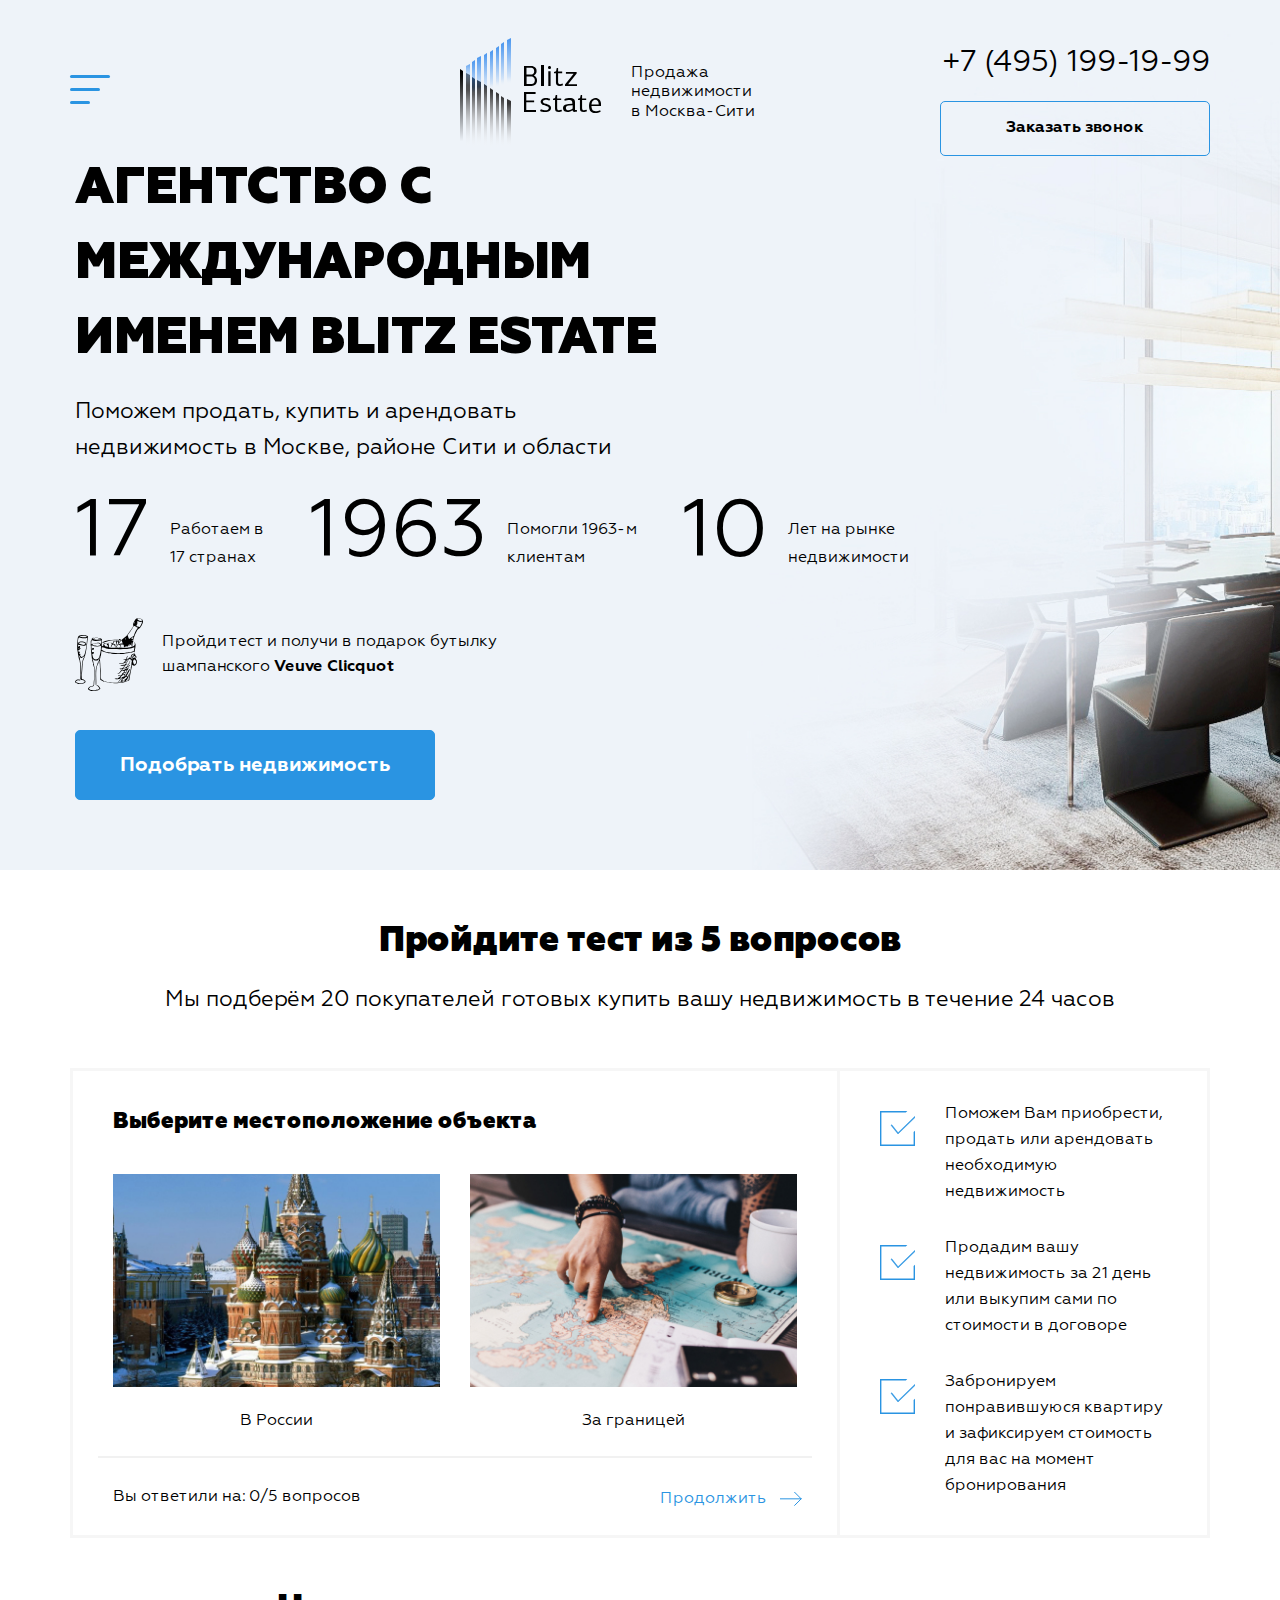
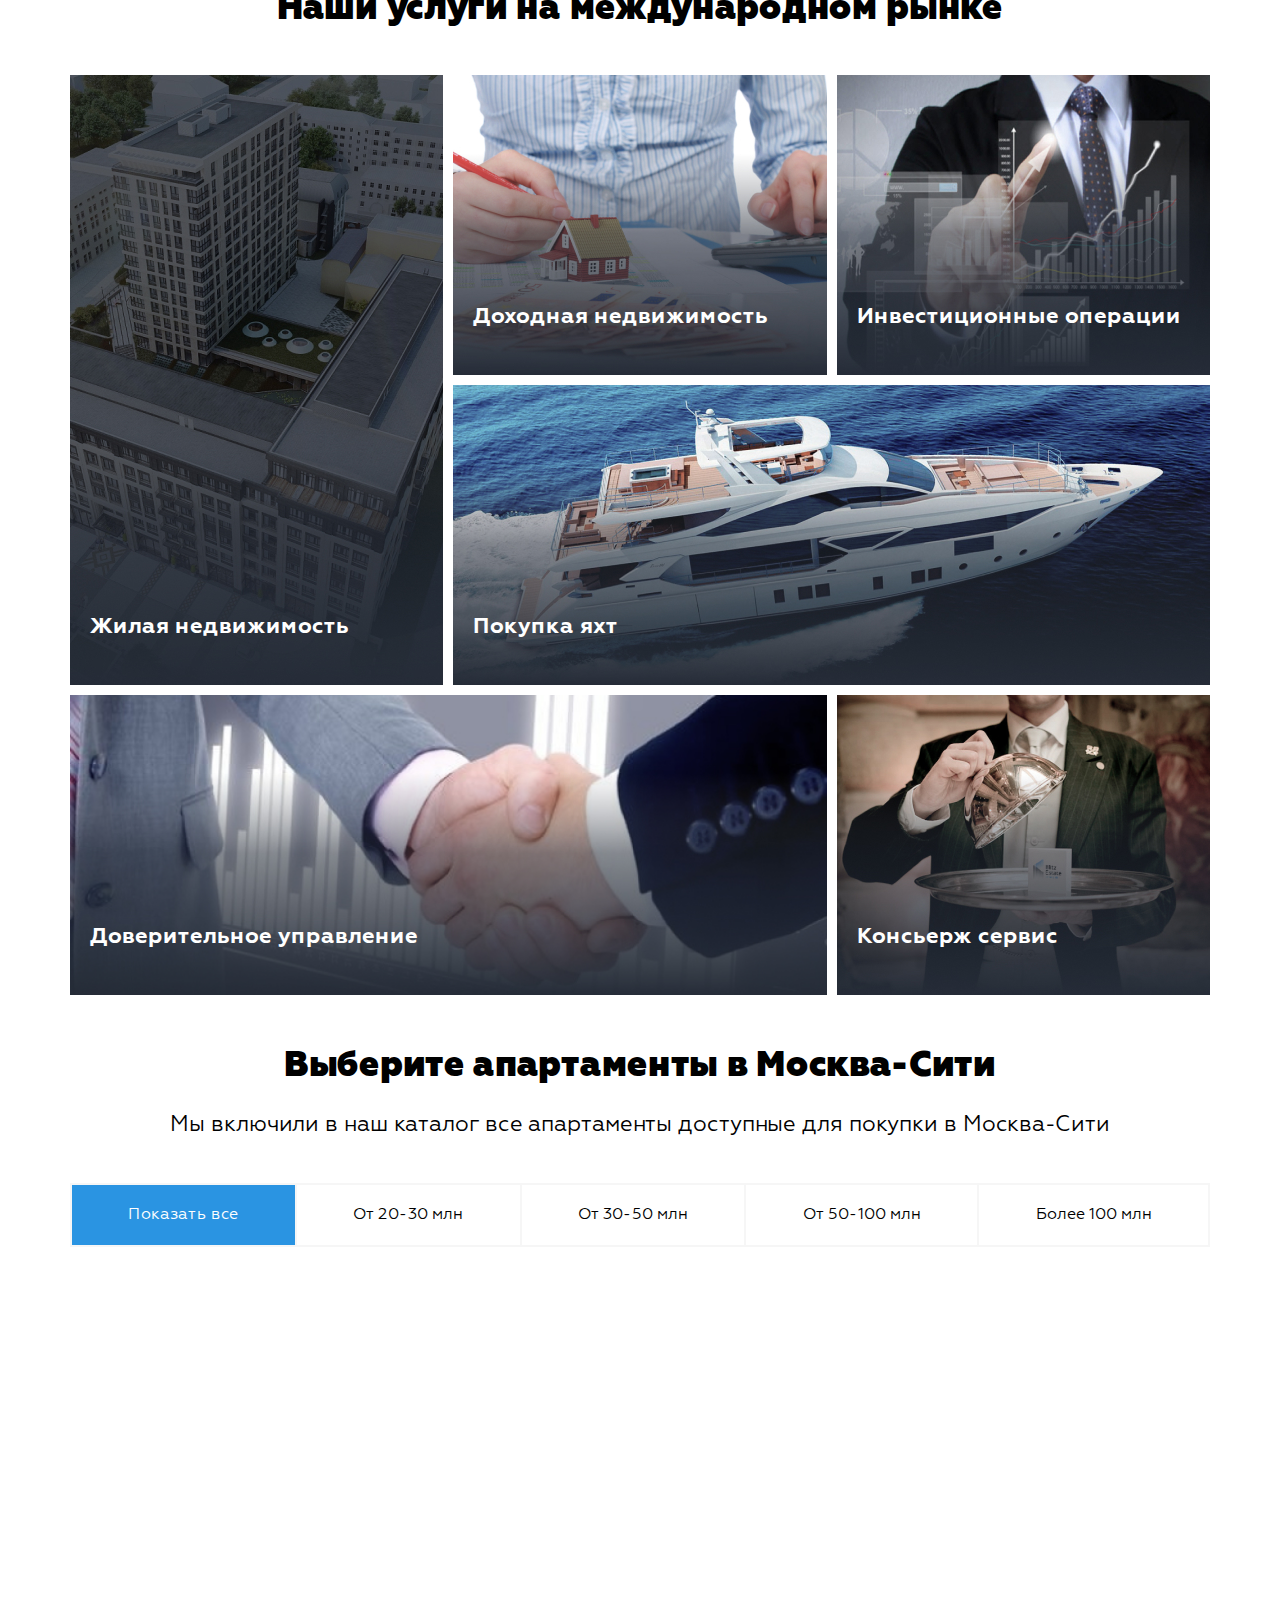
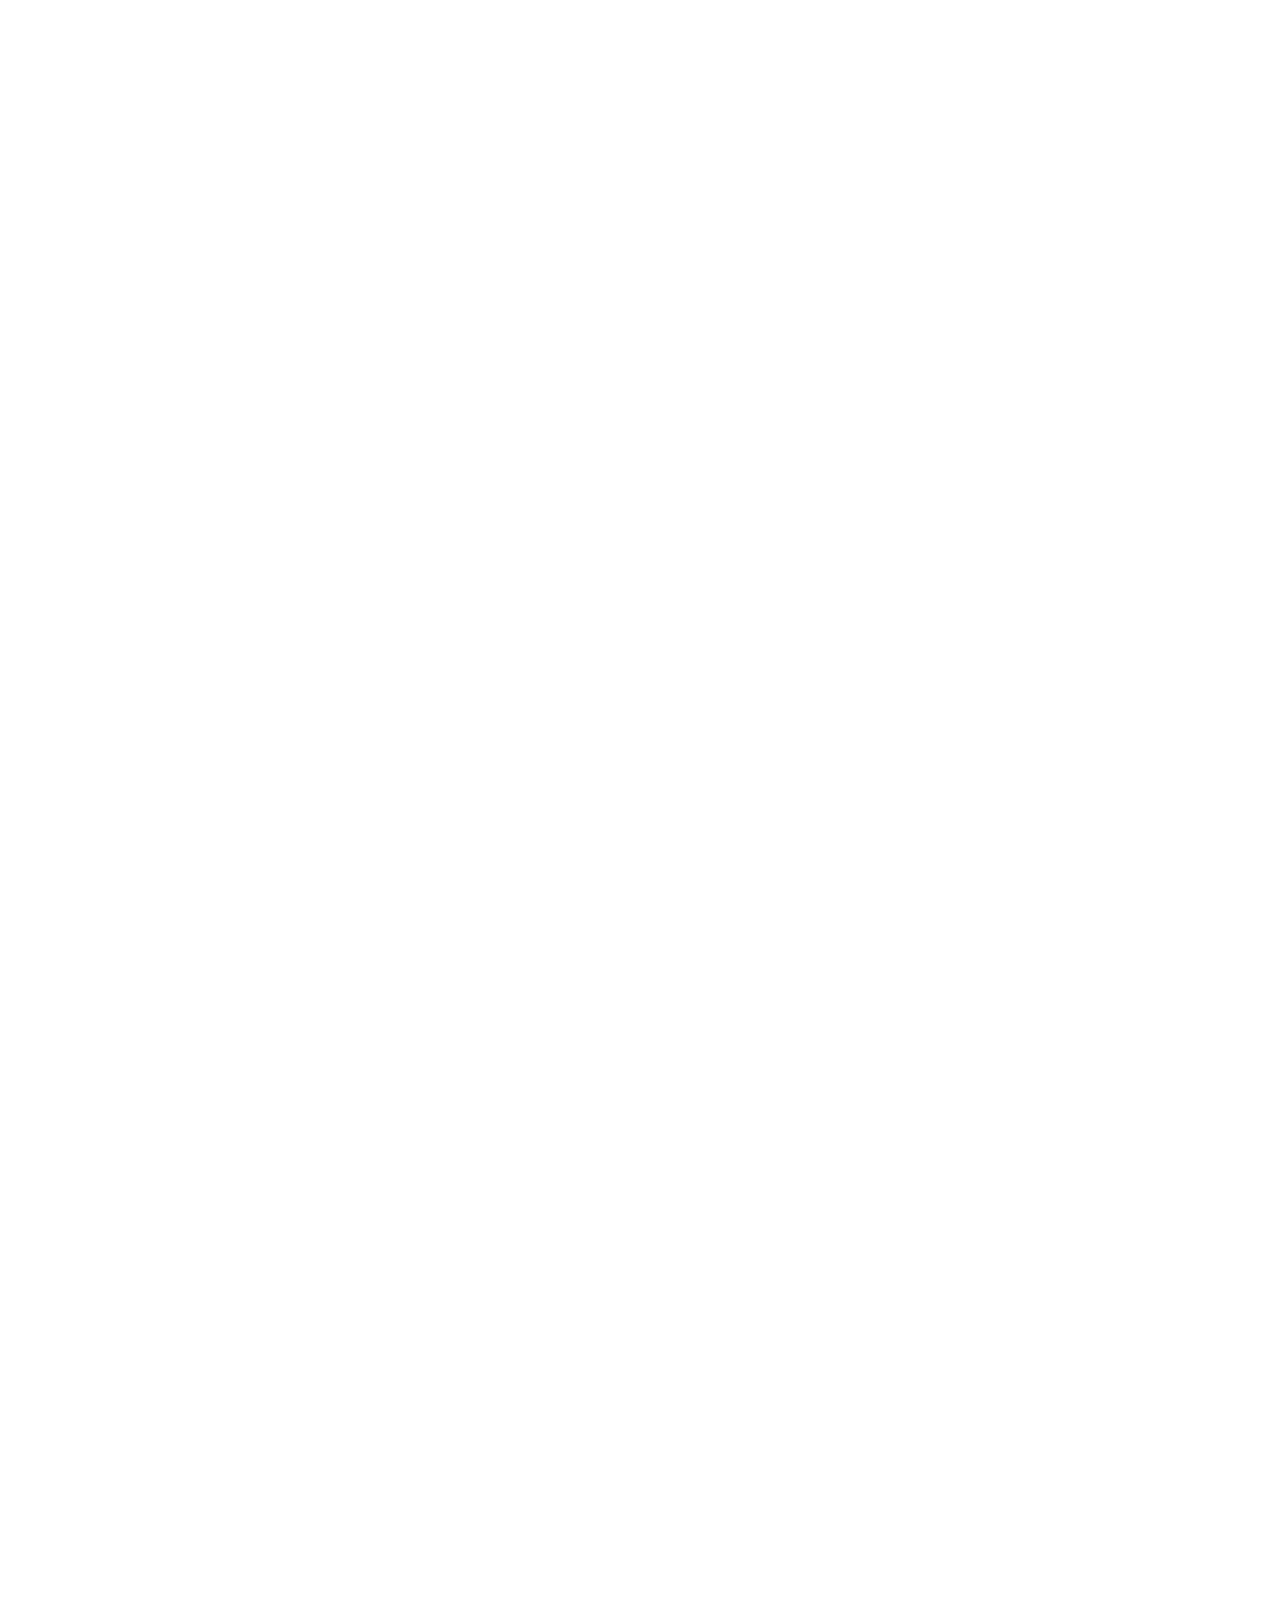
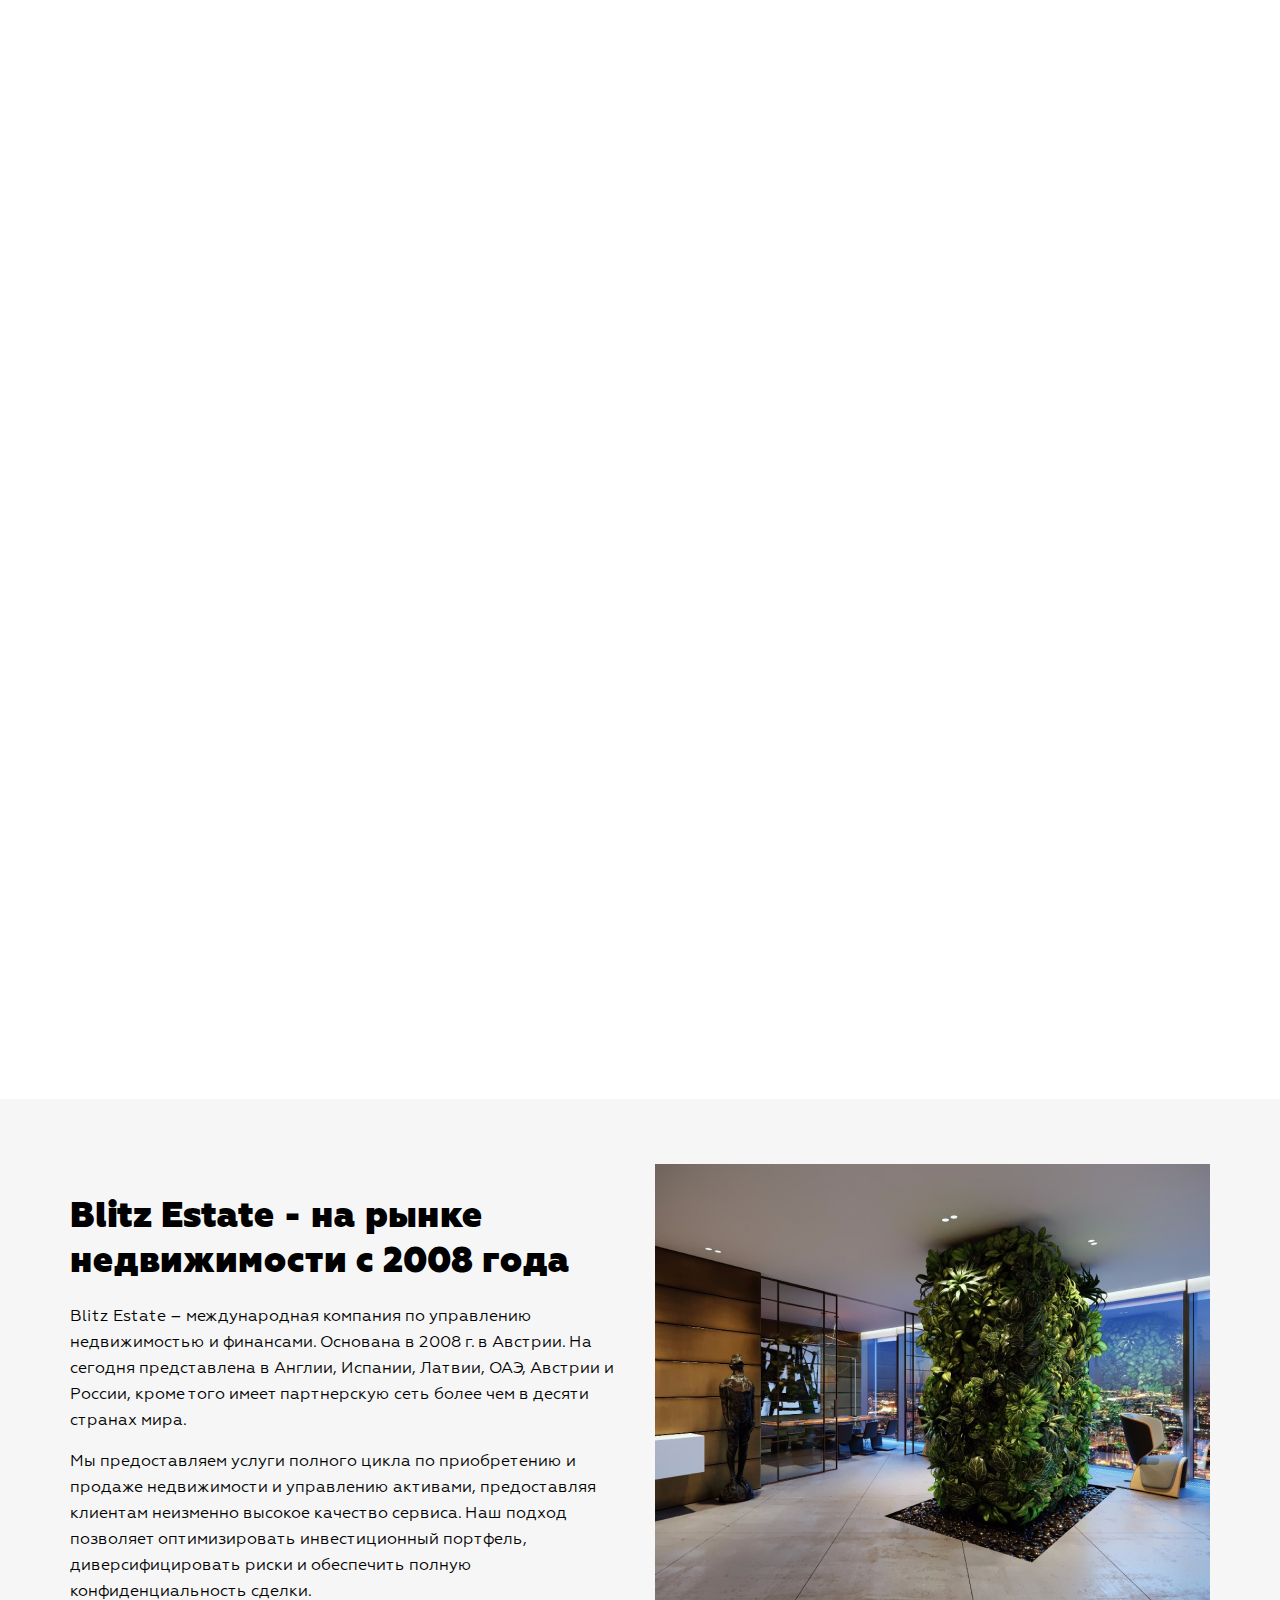
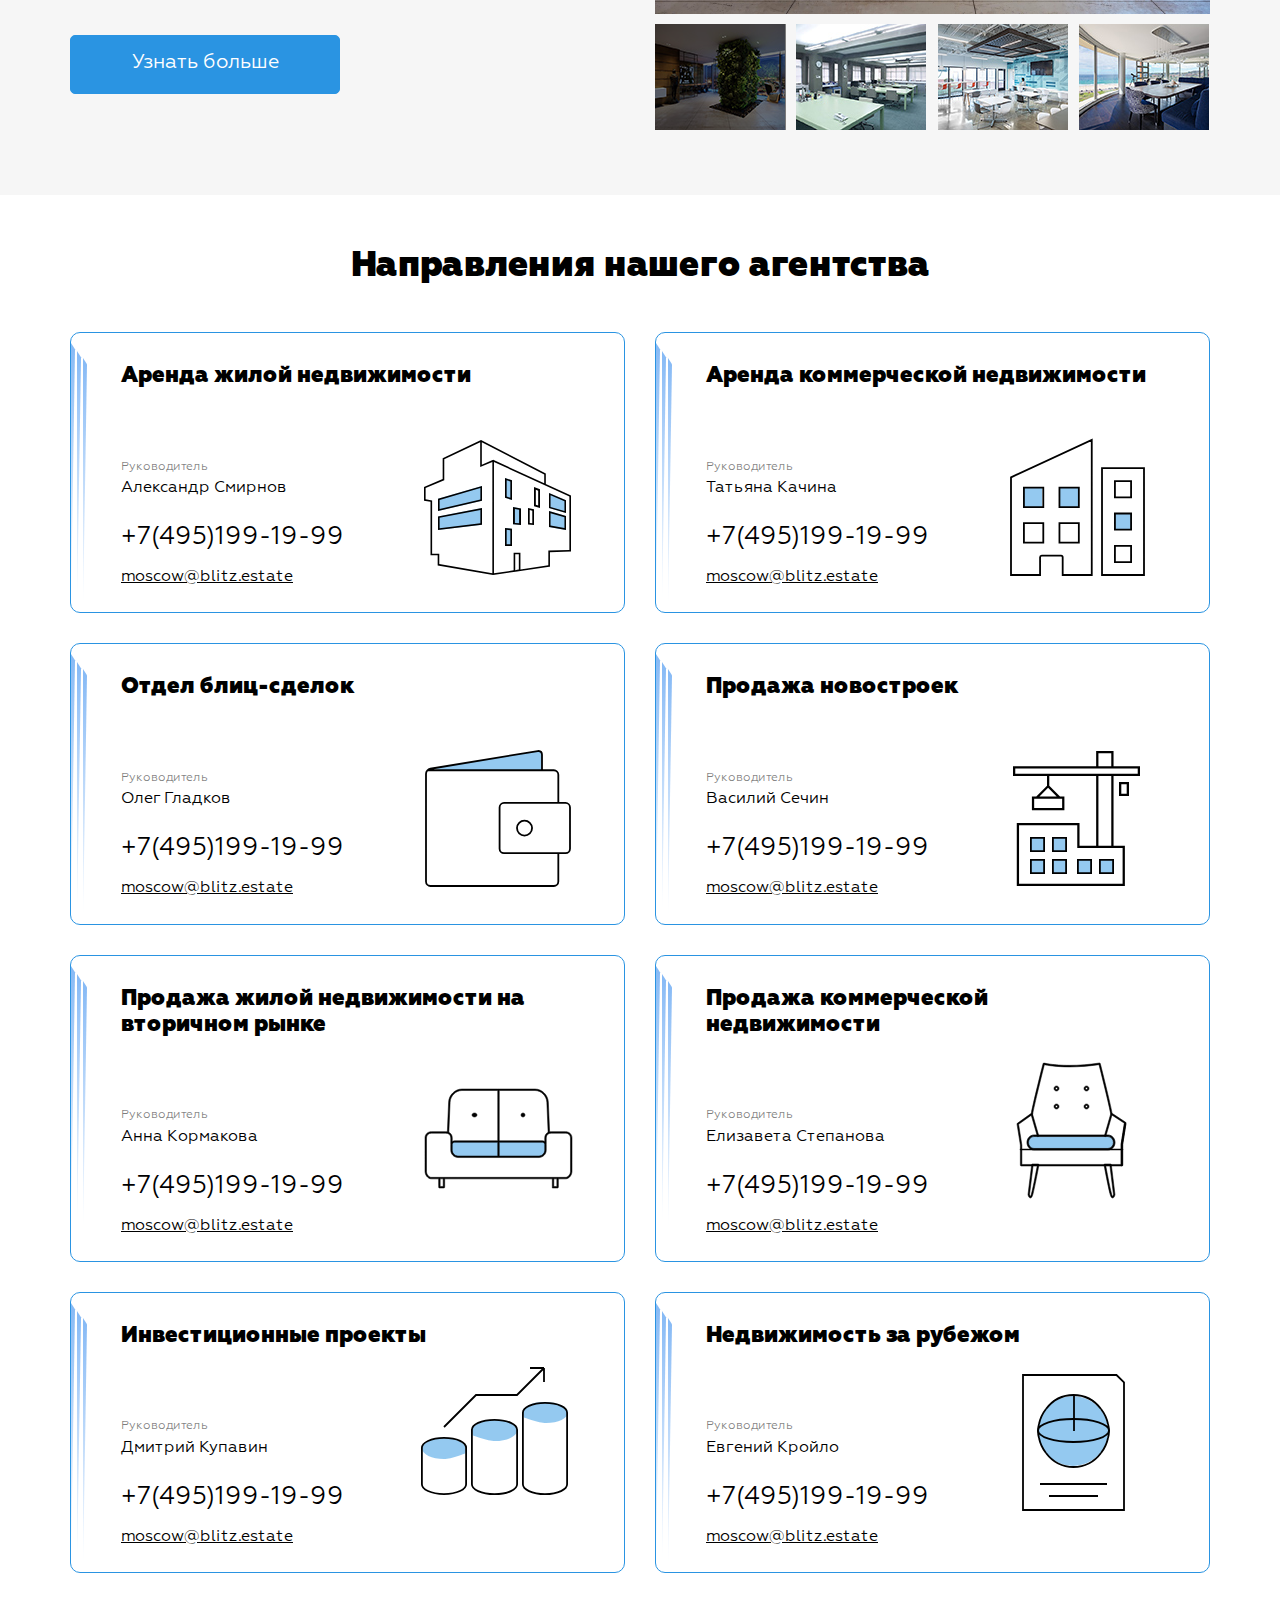
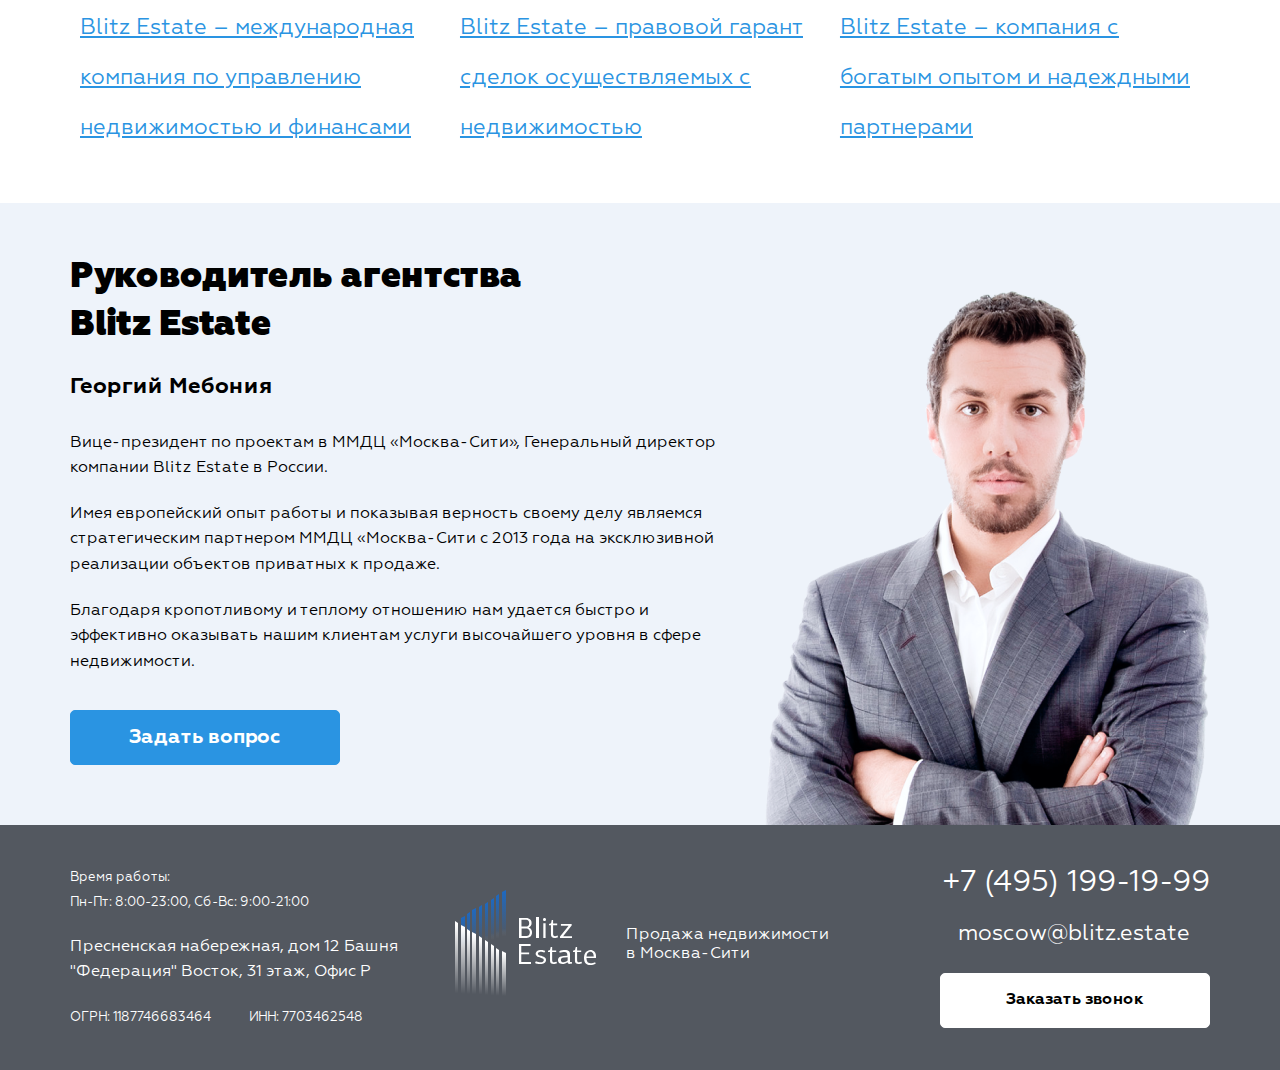
==== commit bd0767ce: "finished media q for mobile devices" ====
--- a/source/index.html
+++ b/source/index.html
@@ -4,8 +4,9 @@
     <meta charset="UTF-8">
     <meta name="viewport" content="width=device-width, initial-scale=1.0">
     <meta http-equiv="X-UA-Compatible" content="ie=edge">
+    <meta name="description" content="Агентство недвижимости с международным именем, на рынке более 10 лет – Blitz estate">
     <link rel="stylesheet" href="style/style.css">
-    <title>Blitz estate</title>
+    <title>Агентство недвижимости - Blitz estate</title>
 </head>
 <body class="page">
     
@@ -200,7 +201,7 @@
                                 <h3 class="service__title">Доходная недвижимость</h3>
                                 <div class="service__text">
                                     <div class="service__desc">
-                                        <p>Lorem ipsum, dolor sit amet consectetur adipisicing elit. Quod, amet.</p>
+                                        <p>Решение организационных вопросов по поводу проведения сделок с недвижимостью</p>
                                     </div>
                                     <button class="service__button button">Узнать больше</button>    
                                 </div>
@@ -213,7 +214,7 @@
                                 <h3 class="service__title">Инвестиционные операции</h3>
                                 <div class="service__text">
                                     <div class="service__desc">
-                                        <p>Lorem ipsum dolor sit amet consectetur adipisicing elit. Minus, eum.</p>
+                                        <p>Услуги гаранта при проведении инвестиционных операций</p>
                                     </div>
                                     <button class="service__button button">Узнать больше</button>    
                                 </div>
@@ -226,7 +227,7 @@
                                 <h3 class="service__title">Покупка яхт</h3>
                                 <div class="service__text">
                                     <div class="service__desc">
-                                        <p>Lorem ipsum dolor sit amet consectetur adipisicing elit. Minus, eum.</p>
+                                        <p>Помощь при покупке и оформлении водного транспорта</p>
                                     </div>
                                     <button class="service__button button">Узнать больше</button>    
                                 </div>
@@ -239,7 +240,7 @@
                                 <h3 class="service__title">Доверительное управление</h3>
                                 <div class="service__text">
                                     <div class="service__desc">
-                                        <p>Lorem ipsum dolor sit amet consectetur adipisicing elit. Minus, eum.</p>
+                                        <p>Вы выбираете, мы управляем.</p>
                                     </div>
                                     <button class="service__button button">Узнать больше</button>    
                                 </div>
@@ -252,7 +253,7 @@
                                 <h3 class="service__title">Консьерж сервис</h3>
                                 <div class="service__text">
                                     <div class="service__desc">
-                                        <p>Lorem ipsum dolor sit amet consectetur adipisicing elit. Minus, eum.</p>
+                                        <p>Предоставление услуг обслуживающего персонала</p>
                                     </div>
                                     <button class="service__button button">Узнать больше</button>
                                 </div>
@@ -728,7 +729,7 @@
                             <a href="" class="agency__link">Blitz Estate – правовой гарант сделок осуществляемых с недвижимостью</a>
                         </div>
                         <div class="agency__col">
-                            <a href="" class="agency__link">Blitz Estate – компания с богатым опытом и надеждными партрнерами</a>
+                            <a href="" class="agency__link">Blitz Estate – компания с богатым опытом и надеждными партнерами</a>
                         </div>
                     </div>
 
--- a/source/style/style.css
+++ b/source/style/style.css
@@ -87,6 +87,15 @@
   }
   .section-subtitle {
     font-size: 18px;
+  }
+}
+
+@media screen and (max-width: 767px) {
+  .section-title {
+    font-size: 20px;
+  }
+  .section-subtitle {
+    font-size: 16px;
   }
 }
 
@@ -192,6 +201,24 @@
   background-image: url("../image/logo-light.svg");
 }
 
+@media screen and (max-width: 1023px) {
+  .logo {
+    -ms-flex-wrap: wrap;
+        flex-wrap: wrap;
+    -webkit-box-pack: center;
+        -ms-flex-pack: center;
+            justify-content: center;
+    text-align: center;
+  }
+}
+
+@media screen and (max-width: 767px) {
+  .logo {
+    -ms-flex-wrap: nowrap;
+        flex-wrap: nowrap;
+  }
+}
+
 .call {
   display: inline-block;
   color: #000000;
@@ -226,6 +253,17 @@
   }
   .call__mail {
     font-size: 20px;
+  }
+}
+
+@media screen and (max-width: 767px) {
+  .call__phone {
+    margin-bottom: 10px;
+    font-size: 18px;
+  }
+  .call__mail {
+    margin-bottom: 10px;
+    font-size: 16px;
   }
 }
 
@@ -271,8 +309,29 @@
   }
 }
 
+@media screen and (max-width: 767px) {
+  .hero__button {
+    width: 100%;
+  }
+  .features__list {
+    display: block;
+  }
+  .features__item {
+    max-width: 100%;
+    margin-bottom: 10px;
+  }
+  .features__item:not(:last-child) {
+    margin-right: 0;
+  }
+  .features__num {
+    width: 40%;
+    font-size: 36px;
+  }
+}
+
 .modal-overlay {
   position: fixed;
+  z-index: 999;
   top: 0;
   left: 0;
   display: none;
@@ -293,7 +352,7 @@
   top: 50%;
   left: 50%;
   max-width: 400px;
-  padding: 30px;
+  padding: 35px 30px 30px;
   background-color: #ffffff;
   -webkit-transform: translate(-50%, -50%);
           transform: translate(-50%, -50%);
@@ -403,6 +462,17 @@
   text-align: center;
 }
 
+@media screen and (max-width: 767px) {
+  .modal {
+    top: 50%;
+    right: 10px;
+    left: 10px;
+    padding: 35px 10px 10px;
+    -webkit-transform: translate(0, -50%);
+            transform: translate(0, -50%);
+  }
+}
+
 .hero {
   position: relative;
   padding: 30px 0 70px;
@@ -453,7 +523,6 @@
 
 @media screen and (max-width: 1023px) {
   .hero {
-    position: relative;
     padding: 10px 0 30px;
   }
   .hero__features {
@@ -464,6 +533,24 @@
   }
   .hero__offer {
     margin-bottom: 20px;
+  }
+}
+
+@media screen and (max-width: 767px) {
+  .hero {
+    padding: 10px 0;
+  }
+  .hero__title {
+    font-size: 24px;
+    line-height: 32px;
+  }
+  .hero__subtitle {
+    font-size: 16px;
+    line-height: 20px;
+  }
+  .hero__content {
+    padding-top: 10px;
+    padding-left: 0;
   }
 }
 
@@ -489,12 +576,19 @@
   text-align: right;
 }
 
-@media screen and (max-width: 1023px) {
+@media screen and (max-width: 767px) {
+  .main-header {
+    display: block;
+  }
+  .main-header__nav {
+    margin-bottom: 10px;
+  }
   .main-header__col {
-    width: 40%;
-  }
-  .main-header__col:first-child {
-    width: 20%;
+    width: 100%;
+  }
+  .main-header__call {
+    margin-top: 0;
+    text-align: center;
   }
 }
 
@@ -632,6 +726,12 @@
   }
 }
 
+@media screen and (max-width: 767px) {
+  .main-nav__call {
+    text-align: center;
+  }
+}
+
 .questions__inner {
   padding: 50px 0 30px;
 }
@@ -744,7 +844,7 @@
 
 @media screen and (max-width: 1023px) {
   .questions__inner {
-    padding: 20px 0 20px;
+    padding: 20px 0;
   }
   .questions__title {
     margin-bottom: 15px;
@@ -766,6 +866,11 @@
   }
   .questions-block__side {
     padding: 20px;
+  }
+  .questions-block__footer {
+    -webkit-box-align: center;
+        -ms-flex-align: center;
+            align-items: center;
   }
   .questions-features__item {
     padding-left: 40px;
@@ -777,6 +882,36 @@
   .questions-features__item::before {
     width: 25px;
     height: 25px;
+  }
+}
+
+@media screen and (max-width: 767px) {
+  .questions__inner {
+    padding: 10px 0;
+  }
+  .questions-block {
+    display: block;
+  }
+  .questions-block__title {
+    margin-bottom: 10px;
+    font-size: 18px;
+  }
+  .questions-block__main {
+    padding: 10px;
+  }
+  .questions-block__side {
+    padding: 10px;
+    border-left: 0;
+    border-top: 3px solid #f6f6f6;
+  }
+  .questions-block__row {
+    margin: 0 -5px 10px;
+  }
+  .questions-block__col {
+    margin: 0 5px;
+  }
+  .questions-features {
+    font-size: 14px;
   }
 }
 
@@ -902,6 +1037,25 @@
   }
 }
 
+@media screen and (max-width: 767px) {
+  .services__inner {
+    padding: 10px 0;
+  }
+  .services__list {
+    display: block;
+  }
+  .services__item {
+    margin-bottom: 10px;
+  }
+  .service {
+    min-height: 200px;
+    text-shadow: 0 0 3px black;
+  }
+  .service__text {
+    max-height: none;
+  }
+}
+
 .apartments-filter__list {
   display: -webkit-box;
   display: -ms-flexbox;
@@ -1060,6 +1214,10 @@
   font-size: 33px;
 }
 
+.apartments-item__price::after {
+  content: ' \20BD';
+}
+
 .apartments-item__button {
   width: 100%;
   padding: 20px;
@@ -1083,7 +1241,7 @@
     padding: 15px 10px;
   }
   .apartments__inner {
-    padding: 20px 0 20px;
+    padding: 20px 0;
   }
   .apartments__title {
     margin-bottom: 15px;
@@ -1105,6 +1263,43 @@
   }
   .apartments-item__price {
     font-size: 26px;
+  }
+}
+
+@media screen and (max-width: 767px) {
+  .apartments-filter__list {
+    display: block;
+  }
+  .apartments-filter__item {
+    border-right-width: 2px;
+    border-bottom-width: 0;
+  }
+  .apartments-filter__item:last-child {
+    border-bottom-width: 2px;
+  }
+  .apartments__inner {
+    padding: 10px 0;
+  }
+  .apartments__list {
+    display: block;
+  }
+  .apartments__item {
+    max-width: 100%;
+    margin-bottom: 25px;
+  }
+  .apartments-item__text {
+    padding: 5px 10px;
+  }
+  .apartments-item__title {
+    font-size: 16px;
+  }
+  .apartments-item__price {
+    font-size: 16px;
+    font-weight: bold;
+  }
+  .apartments-item__button {
+    padding: 10px;
+    font-size: 16px;
   }
 }
 
@@ -1216,6 +1411,26 @@
   }
 }
 
+@media screen and (max-width: 767px) {
+  .about__inner {
+    display: block;
+    padding: 10px 0;
+  }
+  .about__col {
+    -ms-flex-preferred-size: auto;
+        flex-basis: auto;
+    max-width: 100%;
+  }
+  .about__title {
+    text-align: center;
+    line-height: 24px;
+  }
+  .about__button {
+    width: 100%;
+    margin-bottom: 10px;
+  }
+}
+
 .agency__inner {
   padding: 50px 0;
 }
@@ -1401,6 +1616,42 @@
   }
 }
 
+@media screen and (max-width: 767px) {
+  .agency__inner {
+    padding: 10px 0;
+  }
+  .agency__list {
+    display: block;
+  }
+  .agency__item {
+    max-width: 100%;
+  }
+  .agency__links {
+    display: block;
+  }
+  .agency__col {
+    width: 100%;
+    margin-bottom: 10px;
+  }
+  .agency__link {
+    font-size: 14px;
+    line-height: 1.6;
+  }
+  .agency-item::before {
+    right: -30px;
+    opacity: 0.5;
+    -webkit-transform: scale(0.5);
+            transform: scale(0.5);
+  }
+  .agency-item__title {
+    margin-bottom: 10px;
+    text-align: center;
+  }
+  .agency-item__leader-name {
+    margin-bottom: 10px;
+  }
+}
+
 .leader {
   background-color: #EEF3FA;
 }
@@ -1479,6 +1730,25 @@
   }
 }
 
+@media screen and (max-width: 767px) {
+  .leader__inner {
+    background-position-y: 100%;
+  }
+  .leader__title {
+    line-height: 1.2;
+  }
+  .leader__name {
+    font-size: 18px;
+  }
+  .leader__desc {
+    font-size: 14px;
+    line-height: 1.2;
+  }
+  .leader__button {
+    width: 100%;
+  }
+}
+
 .main-footer {
   color: #ffffff;
   background-color: #535860;
@@ -1545,4 +1815,26 @@
     font-size: 14px;
   }
 }
+
+@media screen and (max-width: 767px) {
+  .main-footer__inner {
+    display: block;
+    padding: 10px 0;
+  }
+  .main-footer__col {
+    width: 100%;
+  }
+  .main-footer__col:not(:last-child) {
+    margin-bottom: 10px;
+  }
+  .main-footer__text {
+    line-height: 18px;
+  }
+  .main-footer__logo {
+    padding: 0;
+  }
+  .main-footer__call {
+    text-align: center;
+  }
+}
 /*# sourceMappingURL=style.css.map */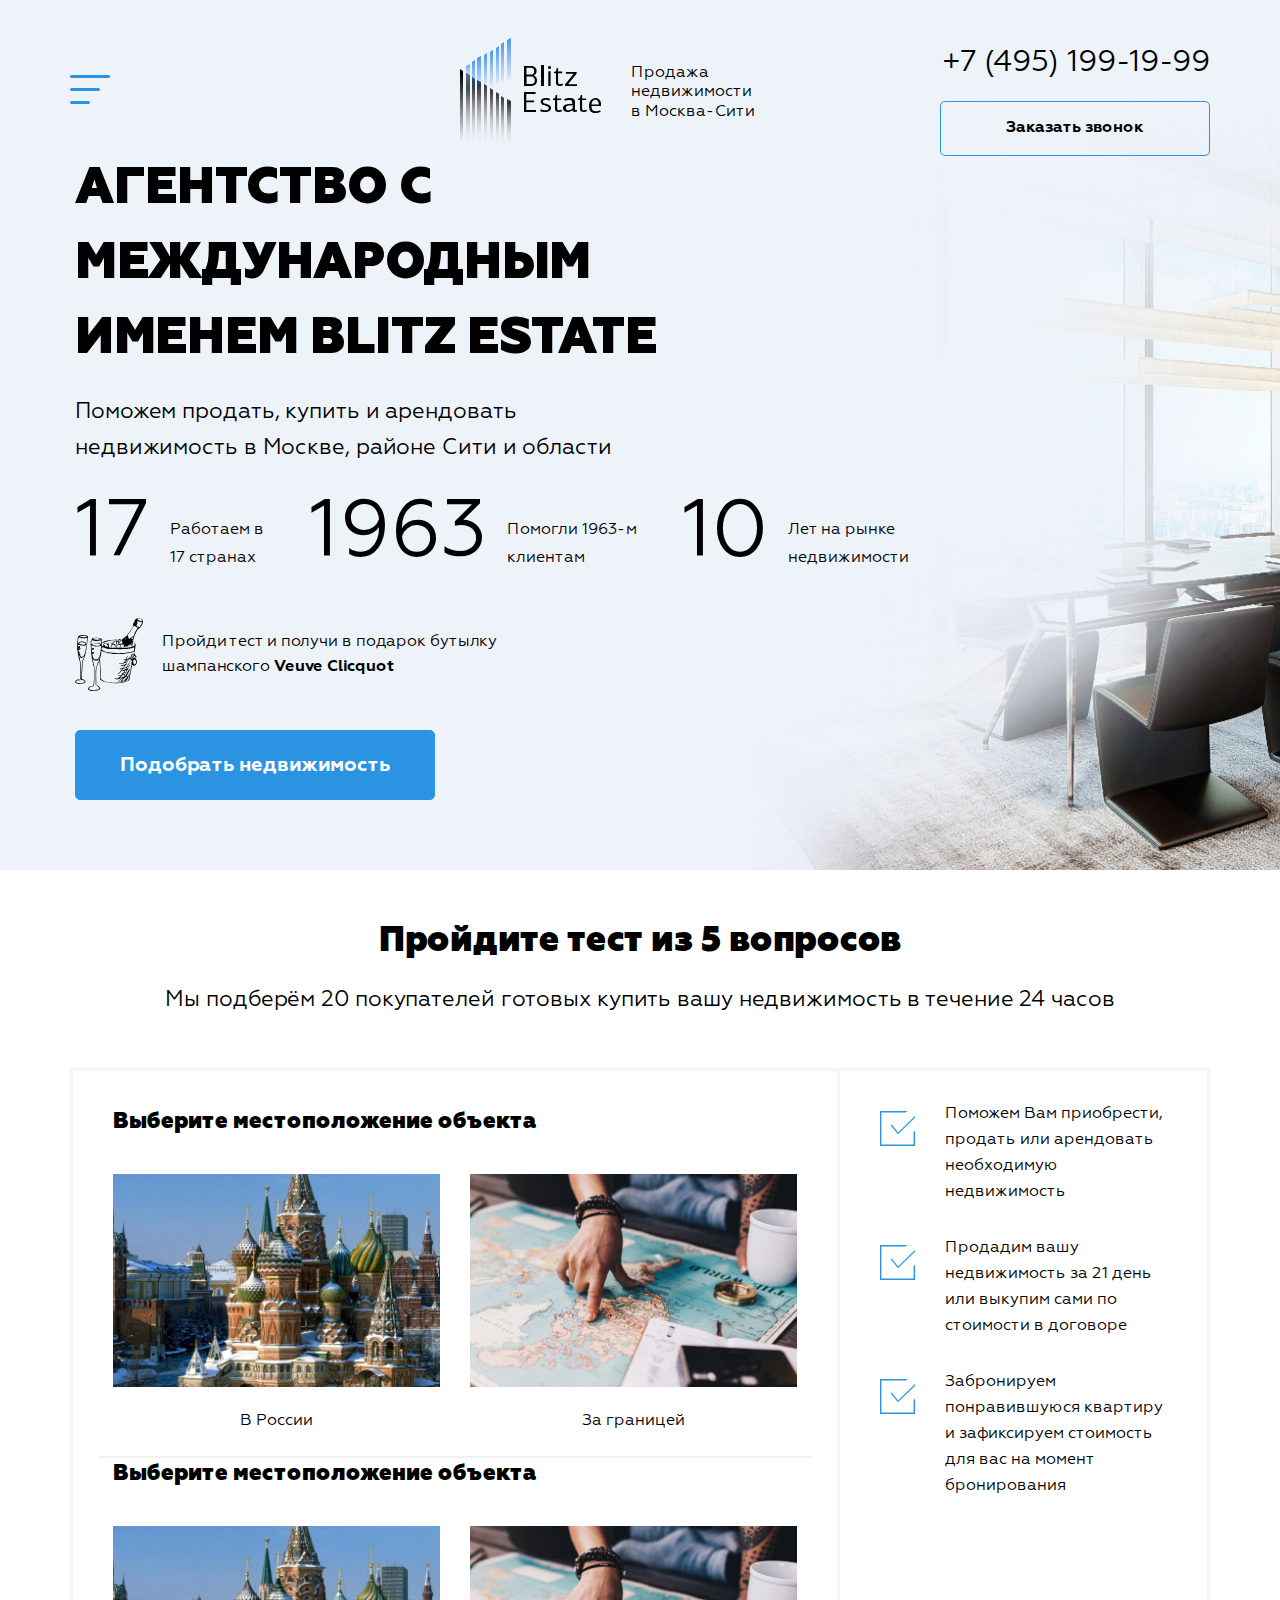
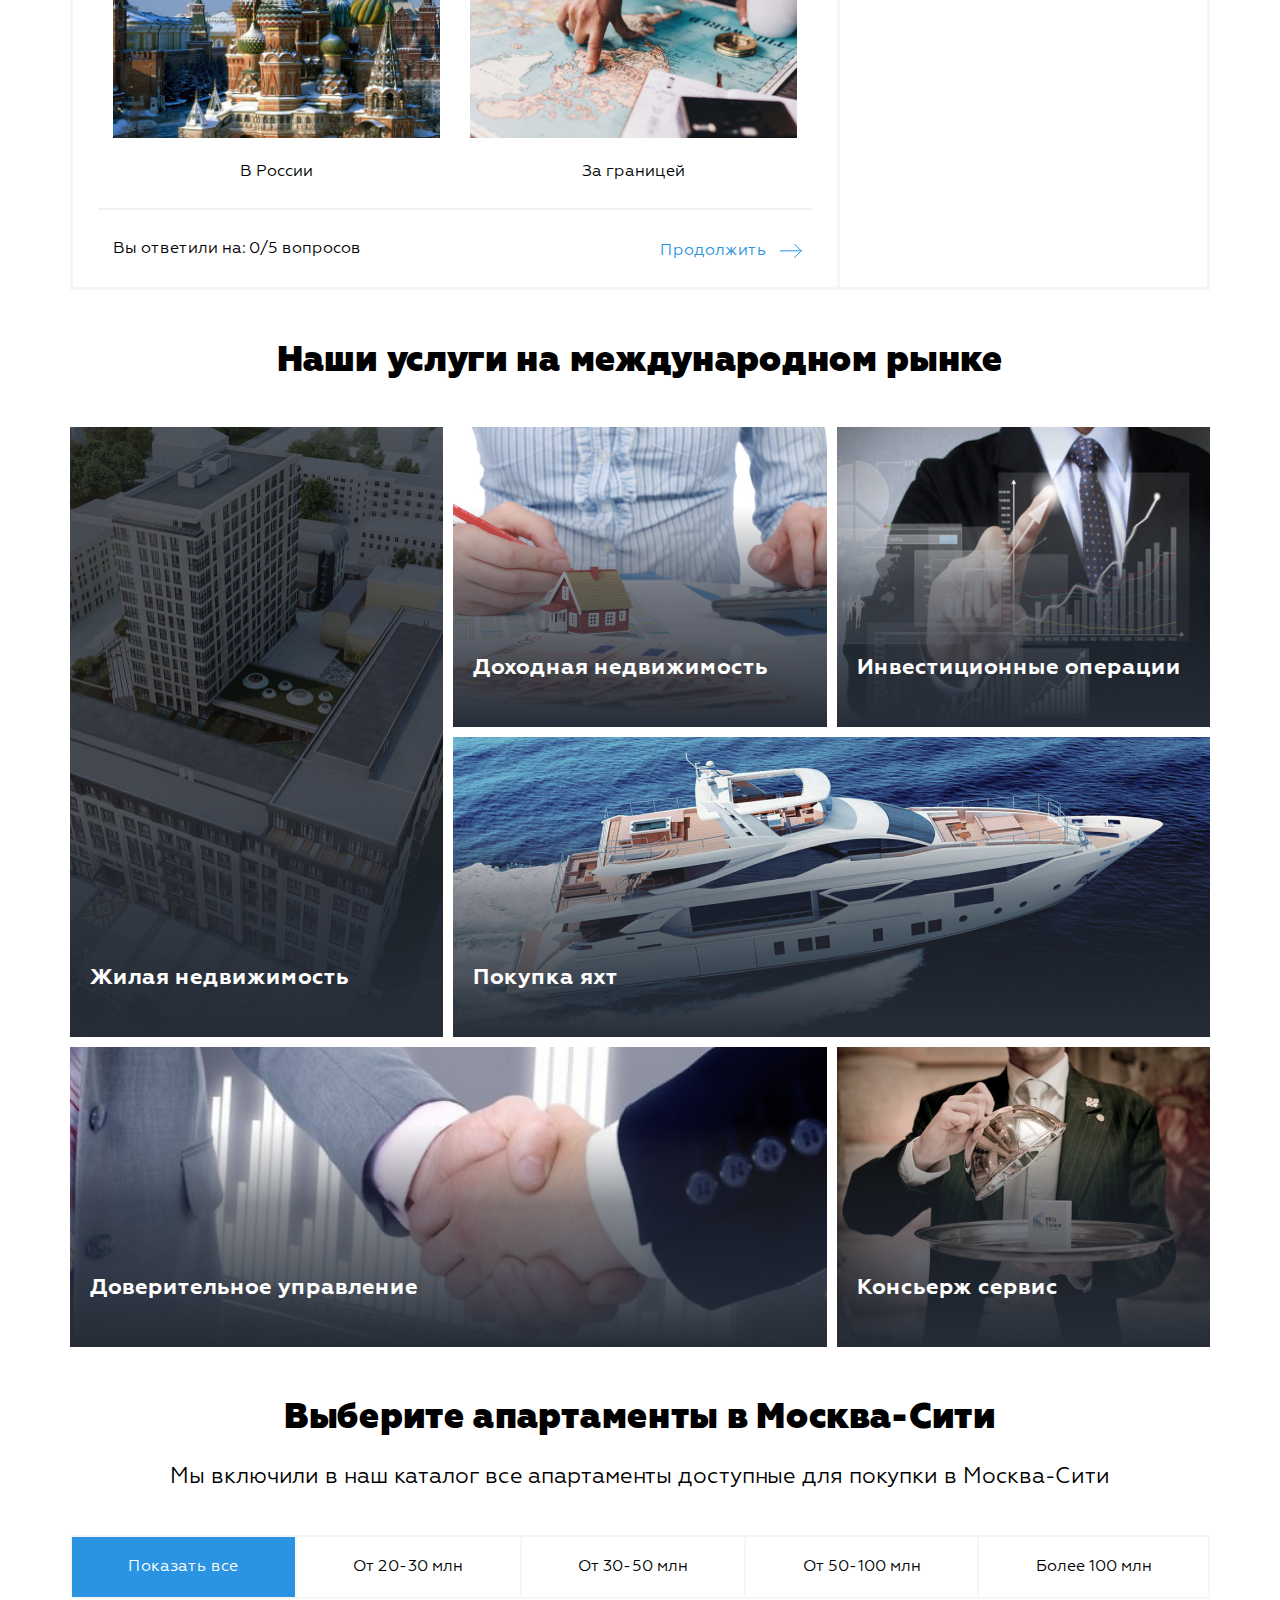
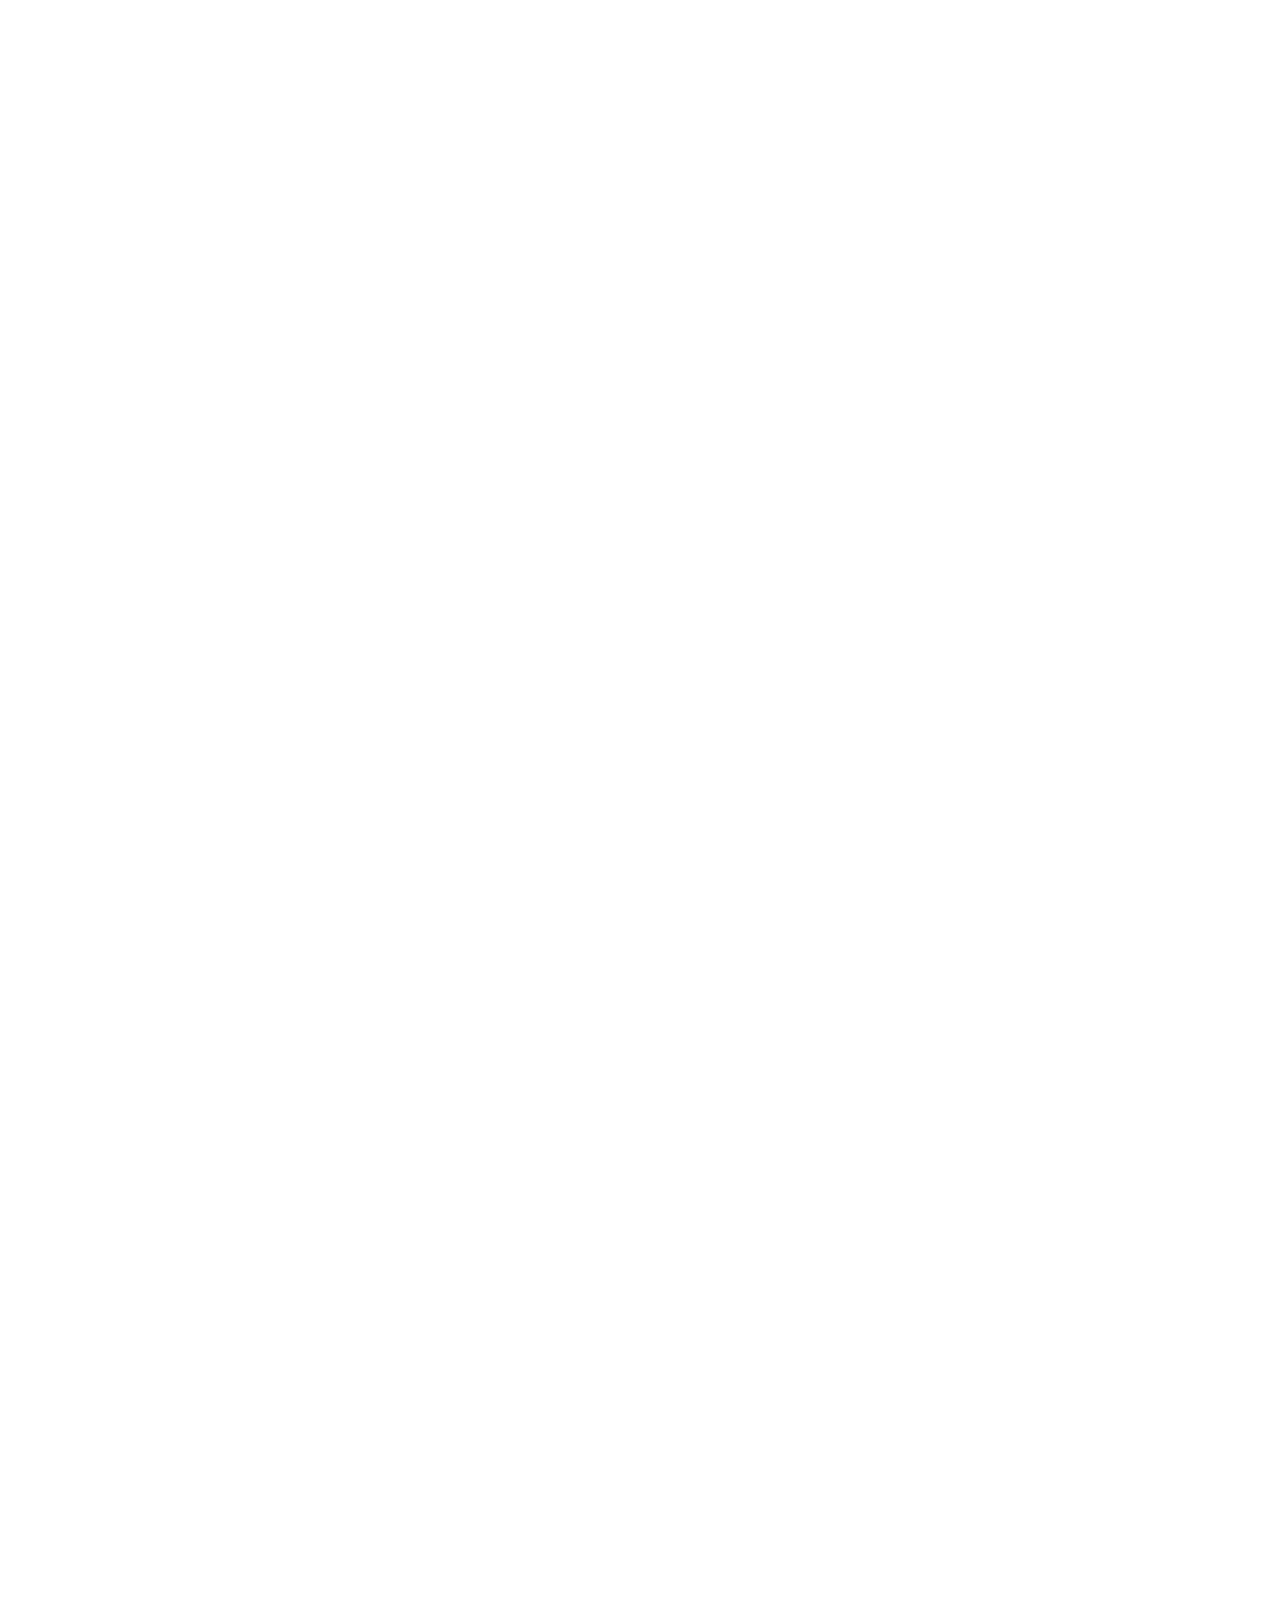
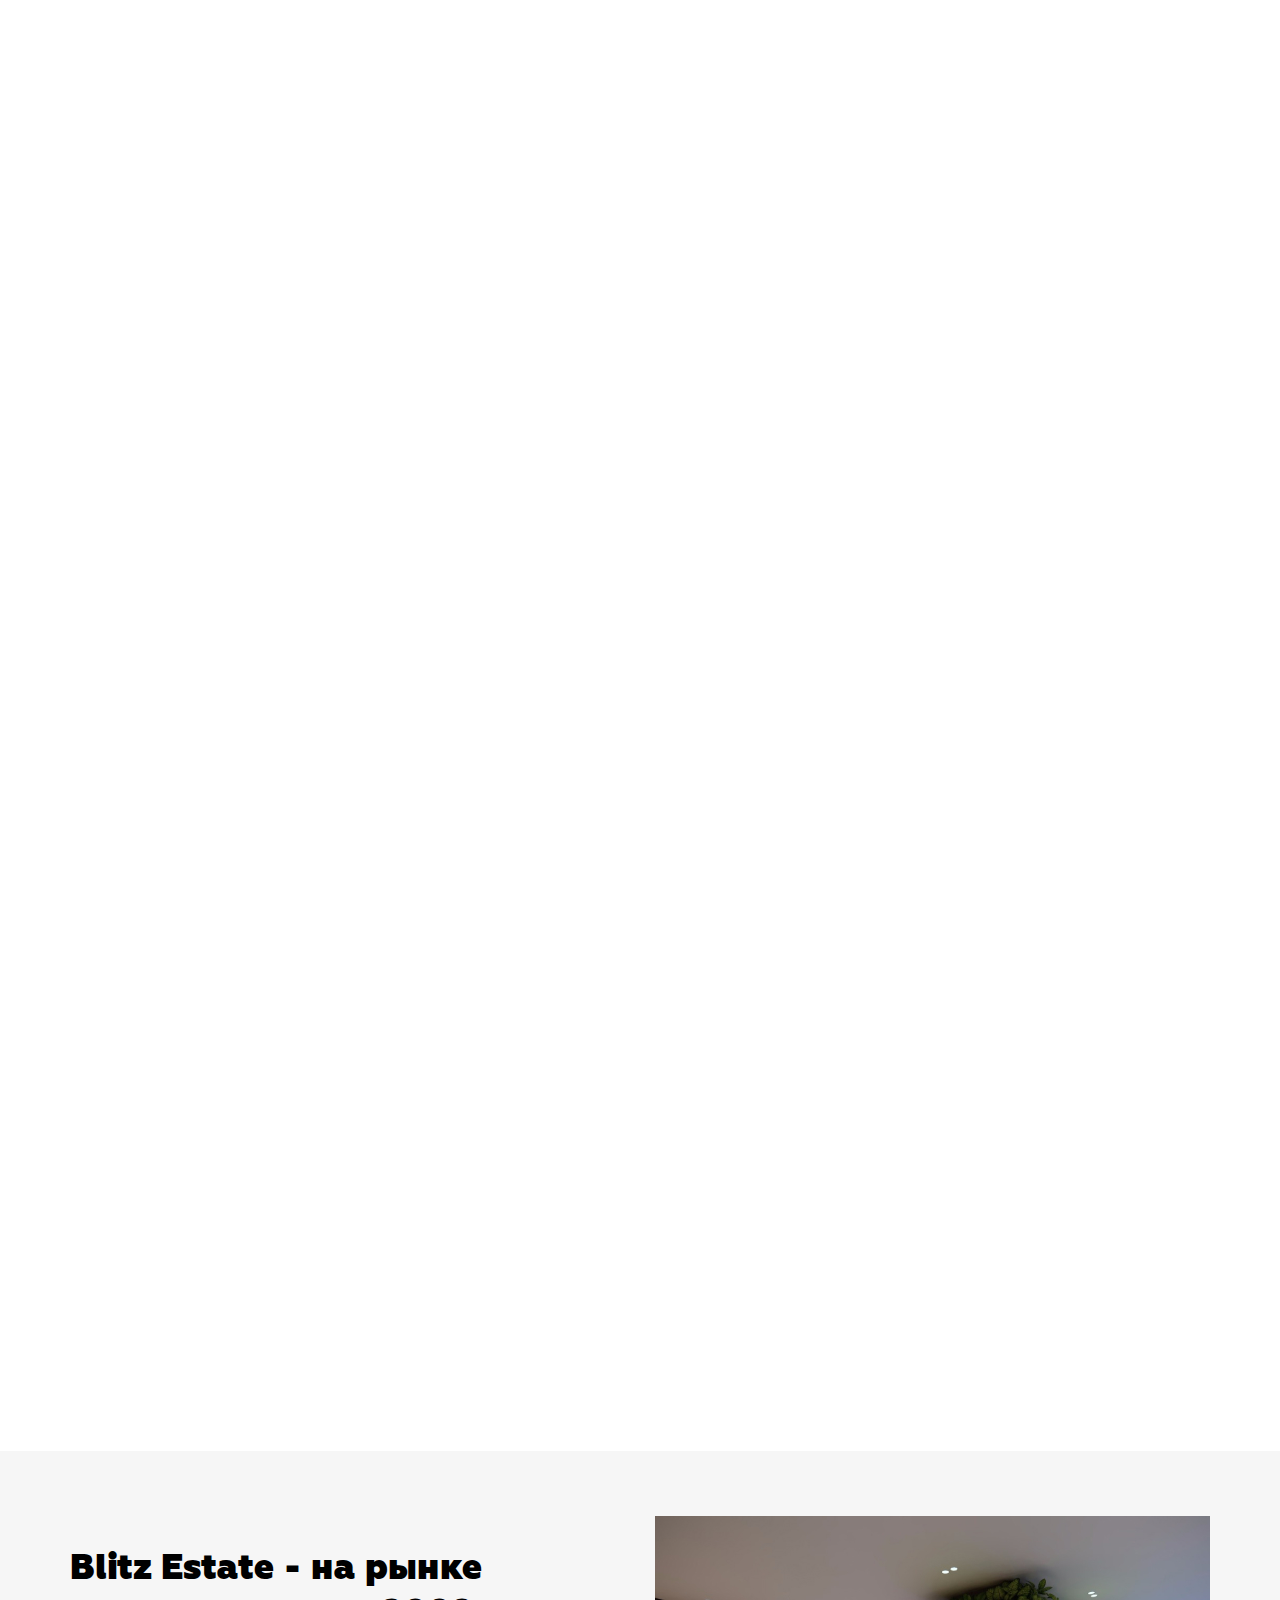
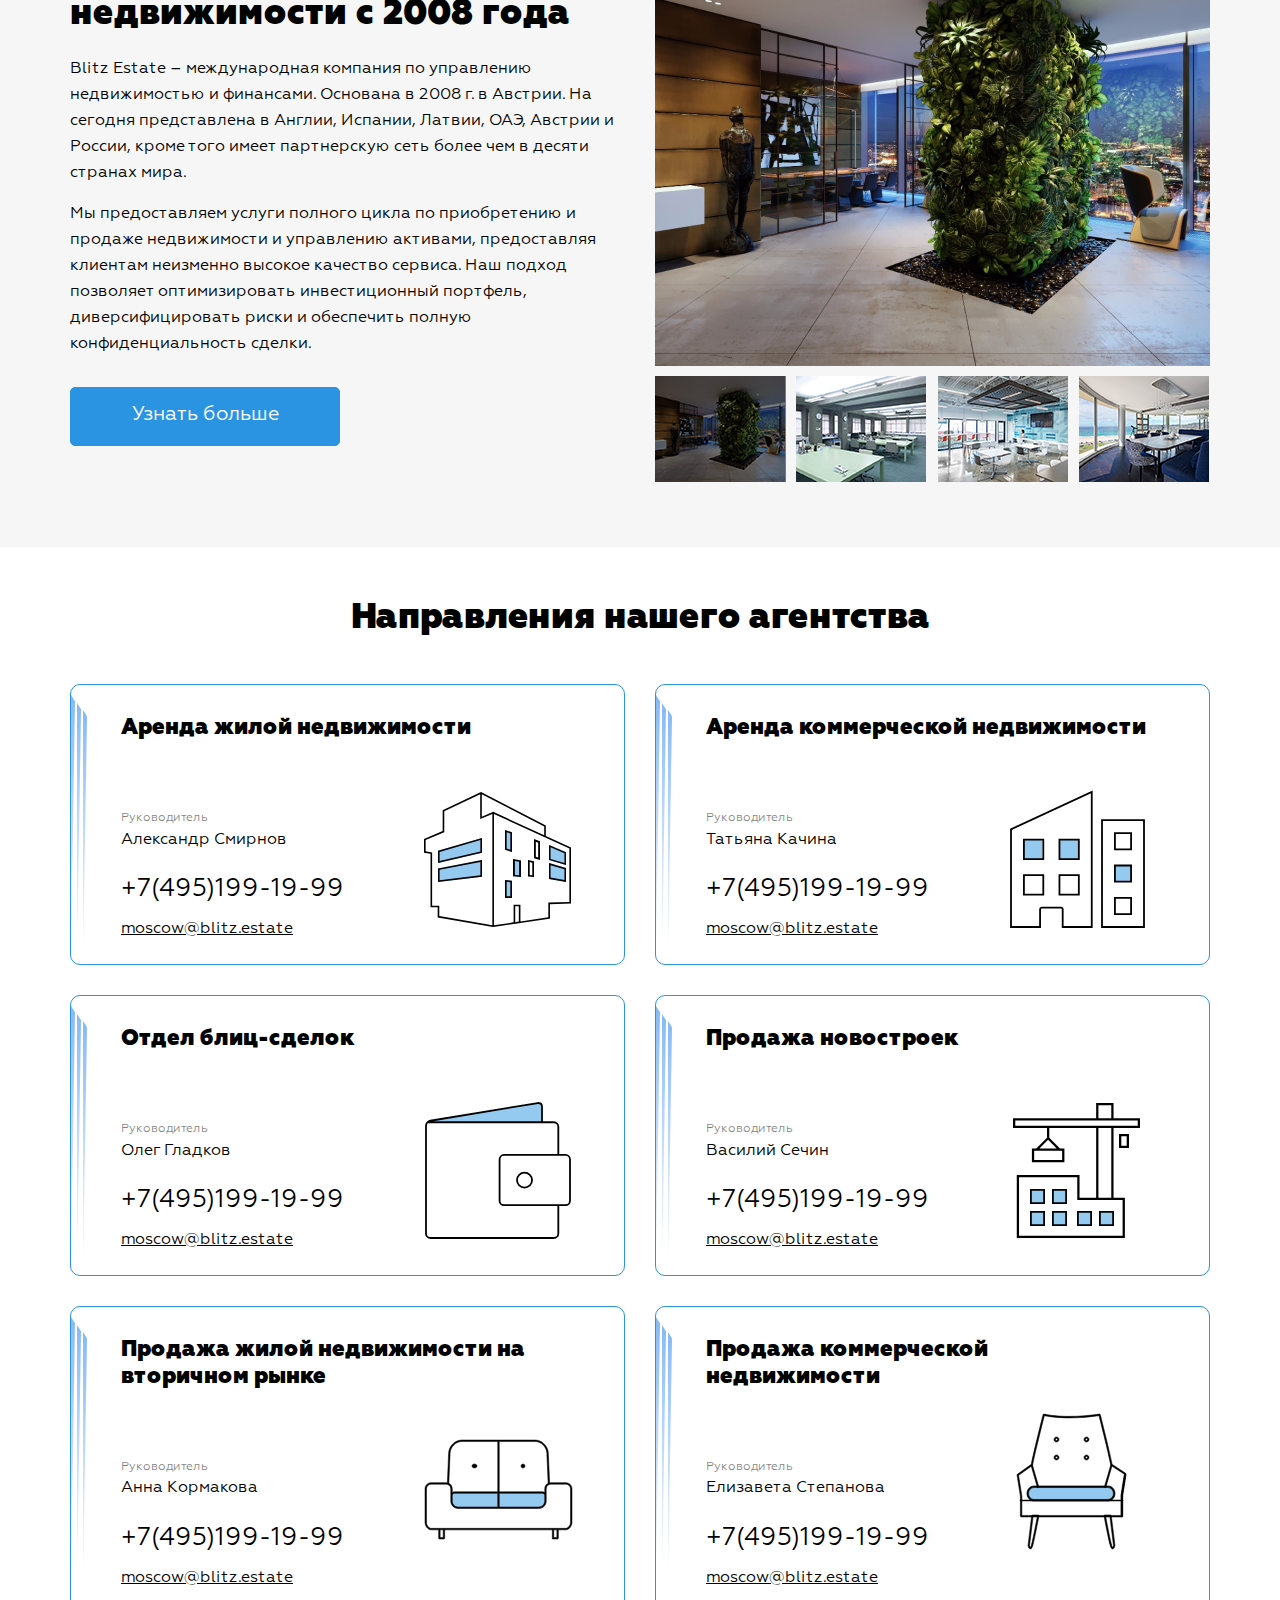
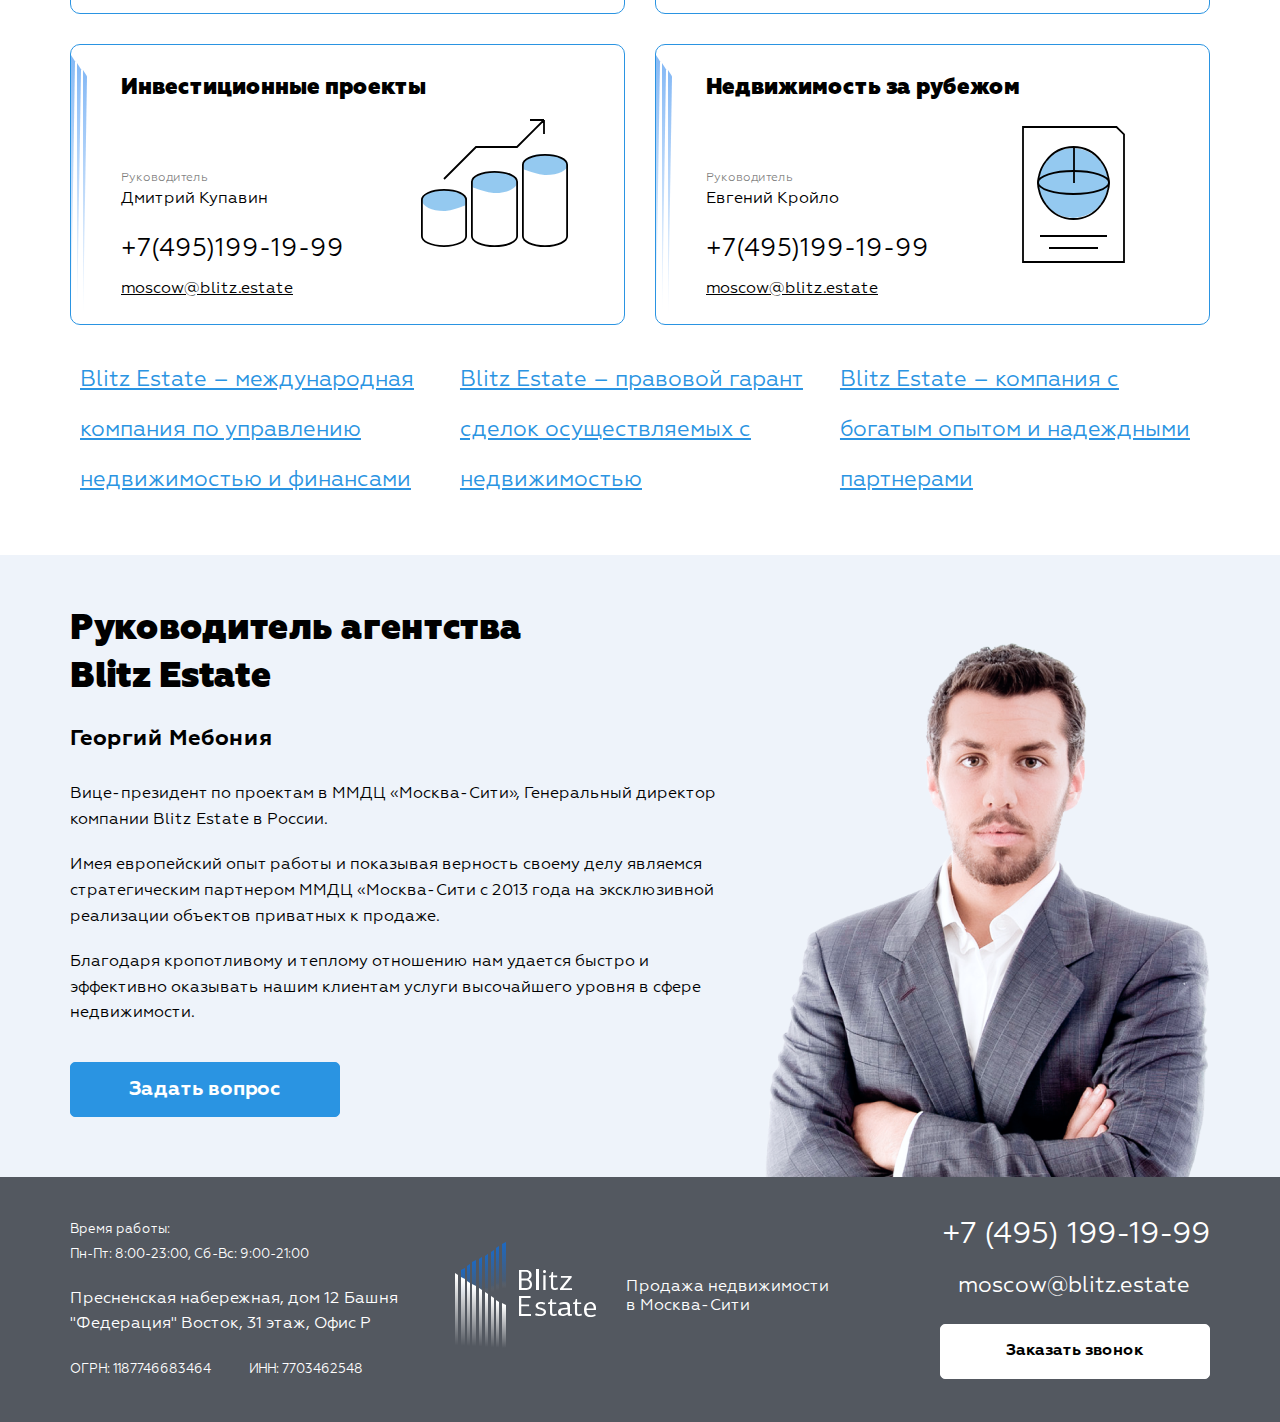
==== commit ef249a4d: "fixed custom slider responsive resize bug" ====
--- a/source/index.html
+++ b/source/index.html
@@ -5,6 +5,15 @@
     <meta name="viewport" content="width=device-width, initial-scale=1.0">
     <meta http-equiv="X-UA-Compatible" content="ie=edge">
     <meta name="description" content="Агентство недвижимости с международным именем, на рынке более 10 лет – Blitz estate">
+
+    <link rel="apple-touch-icon" sizes="180x180" href="/apple-touch-icon.png">
+    <link rel="icon" type="image/png" sizes="32x32" href="/favicon-32x32.png">
+    <link rel="icon" type="image/png" sizes="16x16" href="/favicon-16x16.png">
+    <link rel="manifest" href="site.webmanifest">
+    <link rel="mask-icon" href="safari-pinned-tab.svg" color="#2a94e2">
+    <meta name="msapplication-TileColor" content="#ffffff">
+    <meta name="theme-color" content="#2a94e2">
+
     <link rel="stylesheet" href="style/style.css">
     <title>Агентство недвижимости - Blitz estate</title>
 </head>
@@ -120,22 +129,55 @@
                     <div class="questions-block">
 
                         <div class="questions-block__main">
-                            <span class="questions-block__title">Выберите местоположение объекта</span>
                             
-                            <div class="questions-block__row">
-                                <div class="questions-block__col">
-                                    <figure class="questions-block__question">
-                                        <img src="image/questions/in-russia.jpg" alt="В России" class="questions-block__image">
-                                        <figcaption class="question-block__caption">В России</figcaption>
-                                    </figure>
-                                    
-                                </div>
-                                <div class="questions-block__col">
-                                    <figure class="questions-block__question">
-                                        <img src="image/questions/abroad.jpg" alt="За границей" class="questions-block__image">
-                                        <figcaption class="question-block__caption">За границей</figcaption>
-                                    </figure>
-                                </div>
+                            <div class="questions-block__track">
+
+                                <div class="questions-block__slide">
+                                    <span class="questions-block__title">Выберите местоположение объекта</span>
+
+                                    <div class="questions-block__row">
+                                        <div class="questions-block__col">
+                                            <figure class="questions-block__question">
+                                                <div class="questions-block__image">
+                                                    <img src="image/questions/in-russia.jpg" alt="В России">
+                                                </div>
+                                                <figcaption class="question-block__caption">В России</figcaption>
+                                            </figure>
+                                        </div>
+                                        <div class="questions-block__col">
+                                            <figure class="questions-block__question">
+                                                <div class="questions-block__image">
+                                                    <img src="image/questions/abroad.jpg" alt="За границей">
+                                                </div>
+                                                <figcaption class="question-block__caption">За границей</figcaption>
+                                            </figure>
+                                        </div>
+                                    </div>
+                                </div>
+
+                                <div class="questions-block__slide">
+                                    <span class="questions-block__title">Выберите местоположение объекта</span>
+
+                                    <div class="questions-block__row">
+                                        <div class="questions-block__col">
+                                            <figure class="questions-block__question">
+                                                <div class="questions-block__image">
+                                                    <img src="image/questions/in-russia.jpg" alt="В России">
+                                                </div>
+                                                <figcaption class="question-block__caption">В России</figcaption>
+                                            </figure>
+                                        </div>
+                                        <div class="questions-block__col">
+                                            <figure class="questions-block__question">
+                                                <div class="questions-block__image">
+                                                    <img src="image/questions/abroad.jpg" alt="За границей">
+                                                </div>
+                                                <figcaption class="question-block__caption">За границей</figcaption>
+                                            </figure>
+                                        </div>
+                                    </div>
+                                </div>
+
                             </div>
 
                             <div class="questions-block__footer">
--- a/source/style/style.css
+++ b/source/style/style.css
@@ -467,7 +467,7 @@
     top: 50%;
     right: 10px;
     left: 10px;
-    padding: 35px 10px 10px;
+    padding: 35px 10px 25px;
     -webkit-transform: translate(0, -50%);
             transform: translate(0, -50%);
   }
@@ -727,6 +727,13 @@
 }
 
 @media screen and (max-width: 767px) {
+  .main-nav__toggle {
+    left: auto;
+    right: 10px;
+  }
+  .main-nav__wrapper {
+    width: 100%;
+  }
   .main-nav__call {
     text-align: center;
   }
@@ -763,12 +770,26 @@
   line-height: 33px;
 }
 
+.questions-block__track {
+  margin-bottom: 30px;
+}
+
+.questions-block__track::after {
+  content: '';
+  display: table;
+  clear: both;
+}
+
+.questions-block__slide {
+  float: left;
+}
+
 .questions-block__row {
   display: -webkit-box;
   display: -ms-flexbox;
   display: flex;
   padding-bottom: 25px;
-  margin: 0 -15px 30px;
+  margin: 0 -15px;
   border-bottom: 2px solid #f1f1f1;
 }
 
@@ -778,7 +799,31 @@
 }
 
 .questions-block__image {
+  position: relative;
   margin-bottom: 25px;
+  cursor: pointer;
+}
+
+.questions-block__image::before {
+  content: '';
+  position: absolute;
+  top: 0;
+  left: 0;
+  width: 100%;
+  height: 100%;
+  background-color: rgba(0, 0, 0, 0.5);
+  background-image: url("../icons/draw-check-mark.svg");
+  background-repeat: no-repeat;
+  background-size: 100px;
+  background-position: center;
+  -webkit-transition: opacity 0.3s ease-in;
+  transition: opacity 0.3s ease-in;
+  opacity: 0;
+  pointer-events: none;
+}
+
+.questions-block__image--checked::before {
+  opacity: 1;
 }
 
 .questions-block__footer {
@@ -1638,6 +1683,8 @@
     line-height: 1.6;
   }
   .agency-item::before {
+    top: auto;
+    bottom: 0;
     right: -30px;
     opacity: 0.5;
     -webkit-transform: scale(0.5);
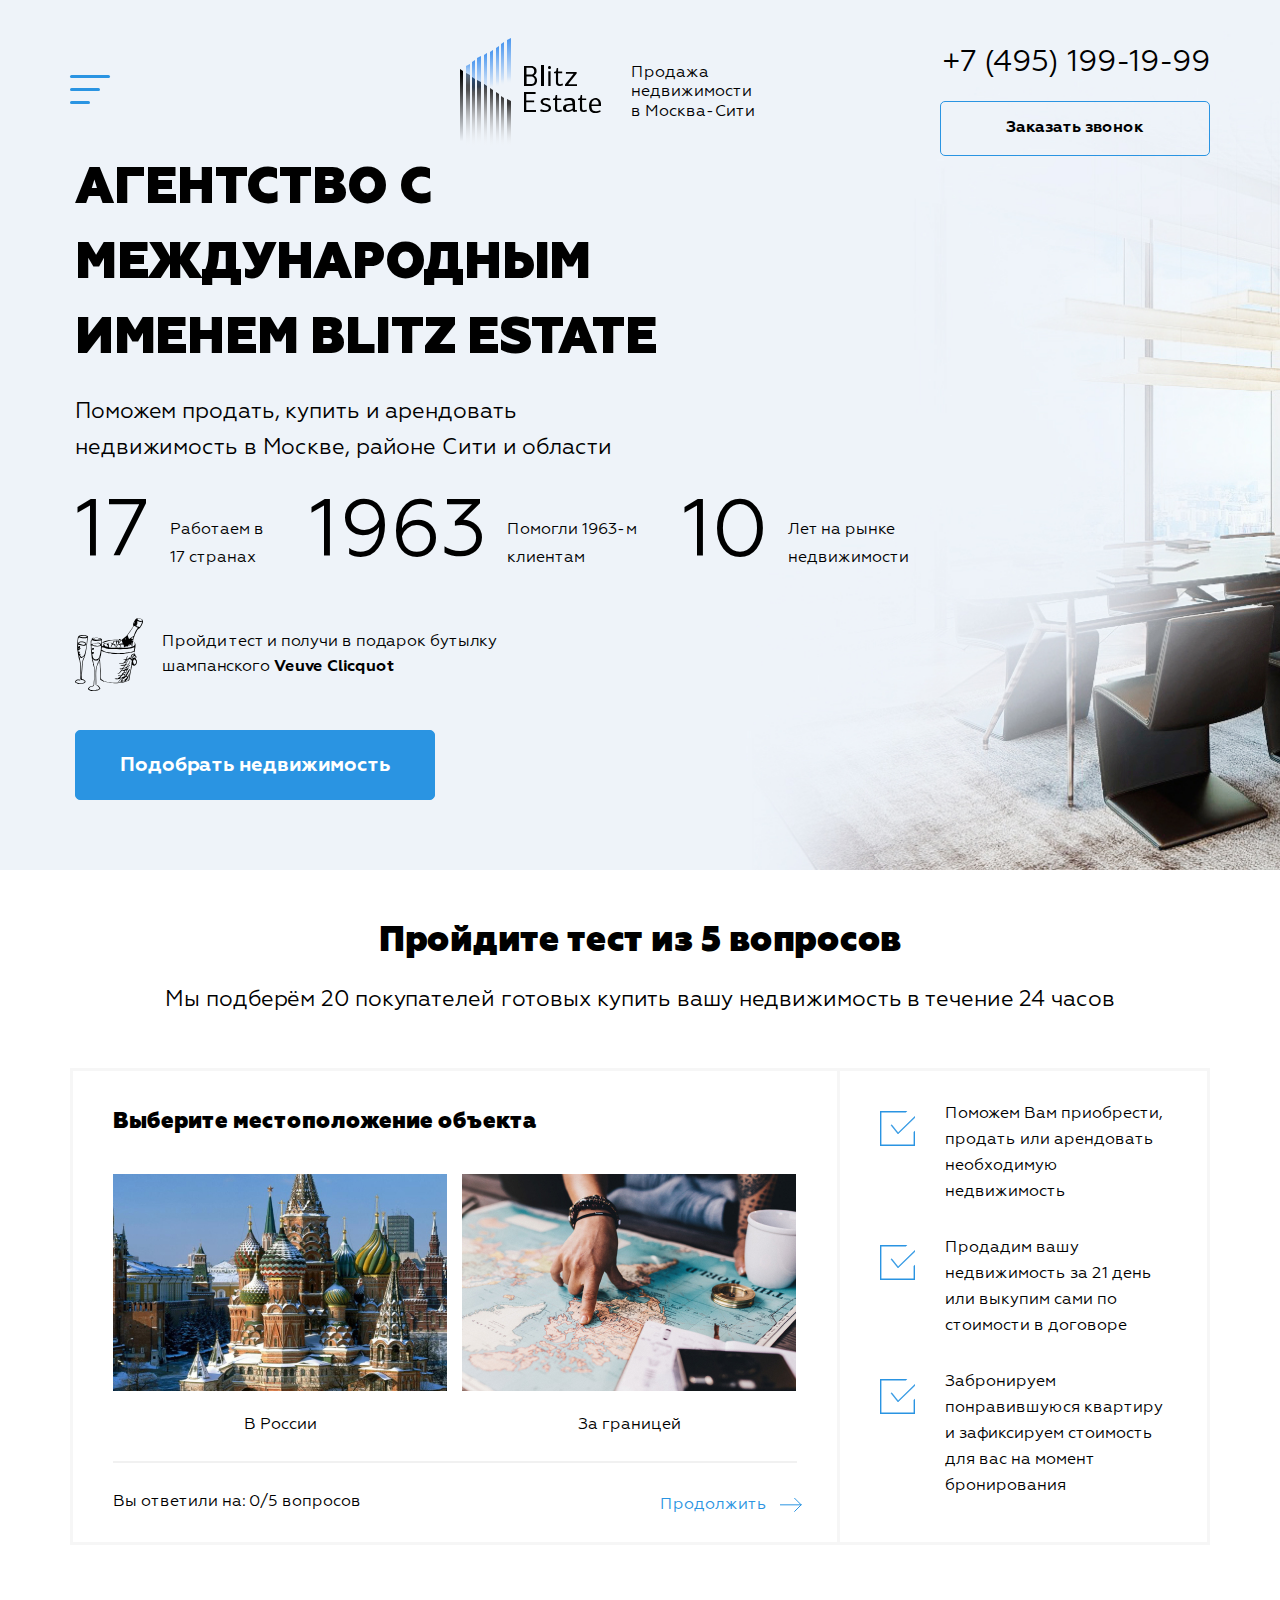
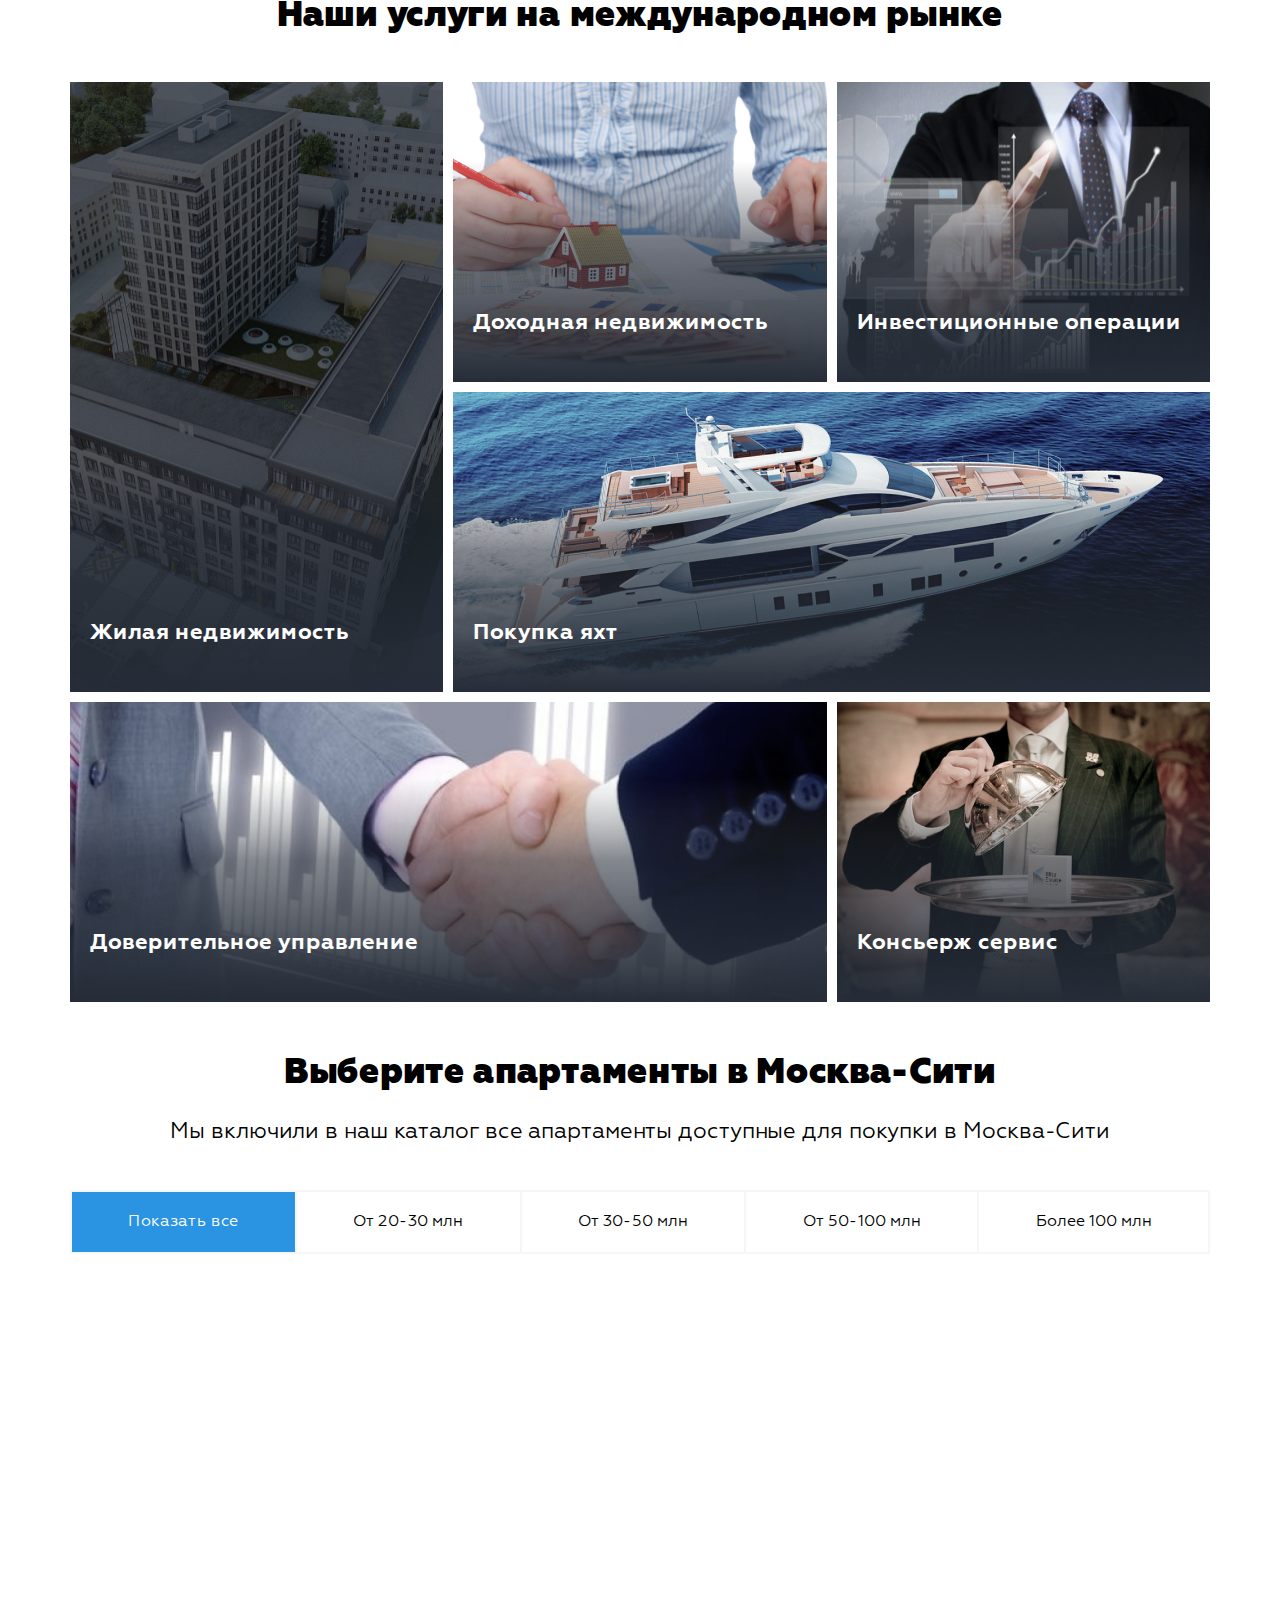
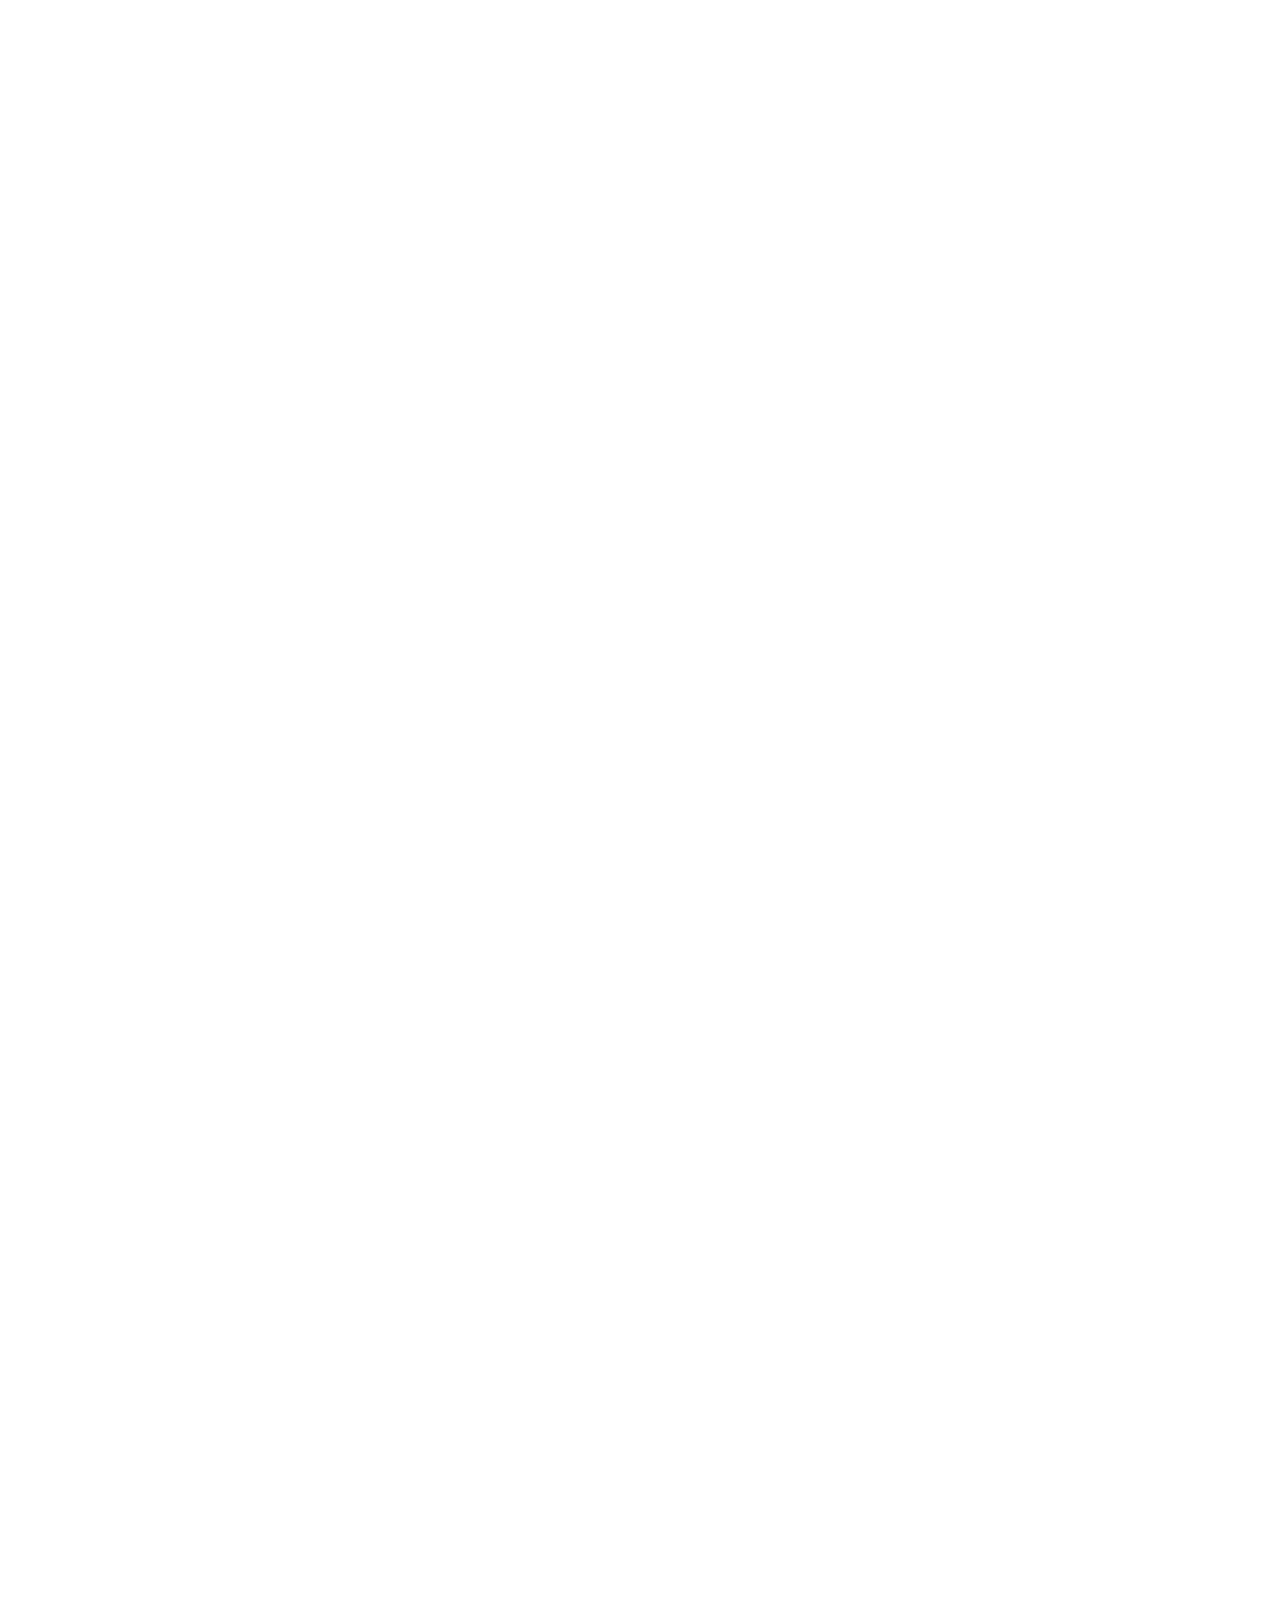
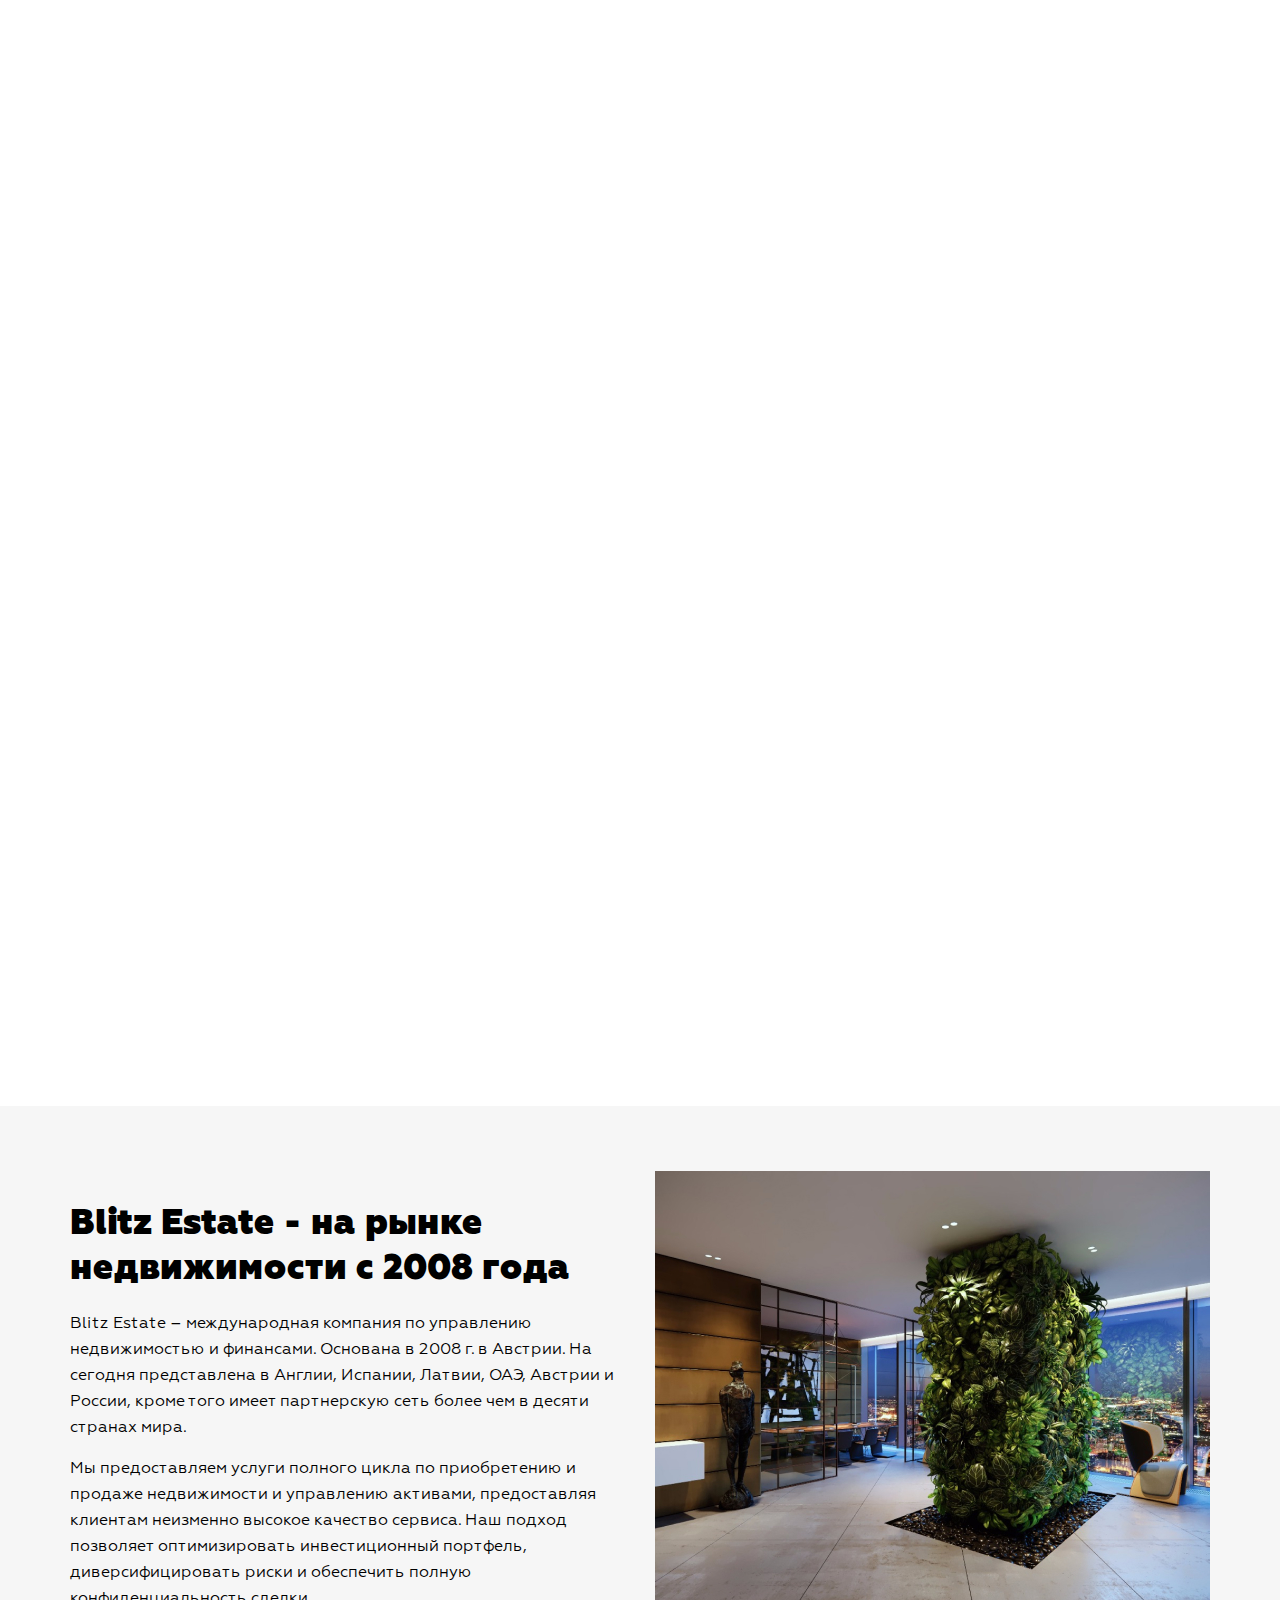
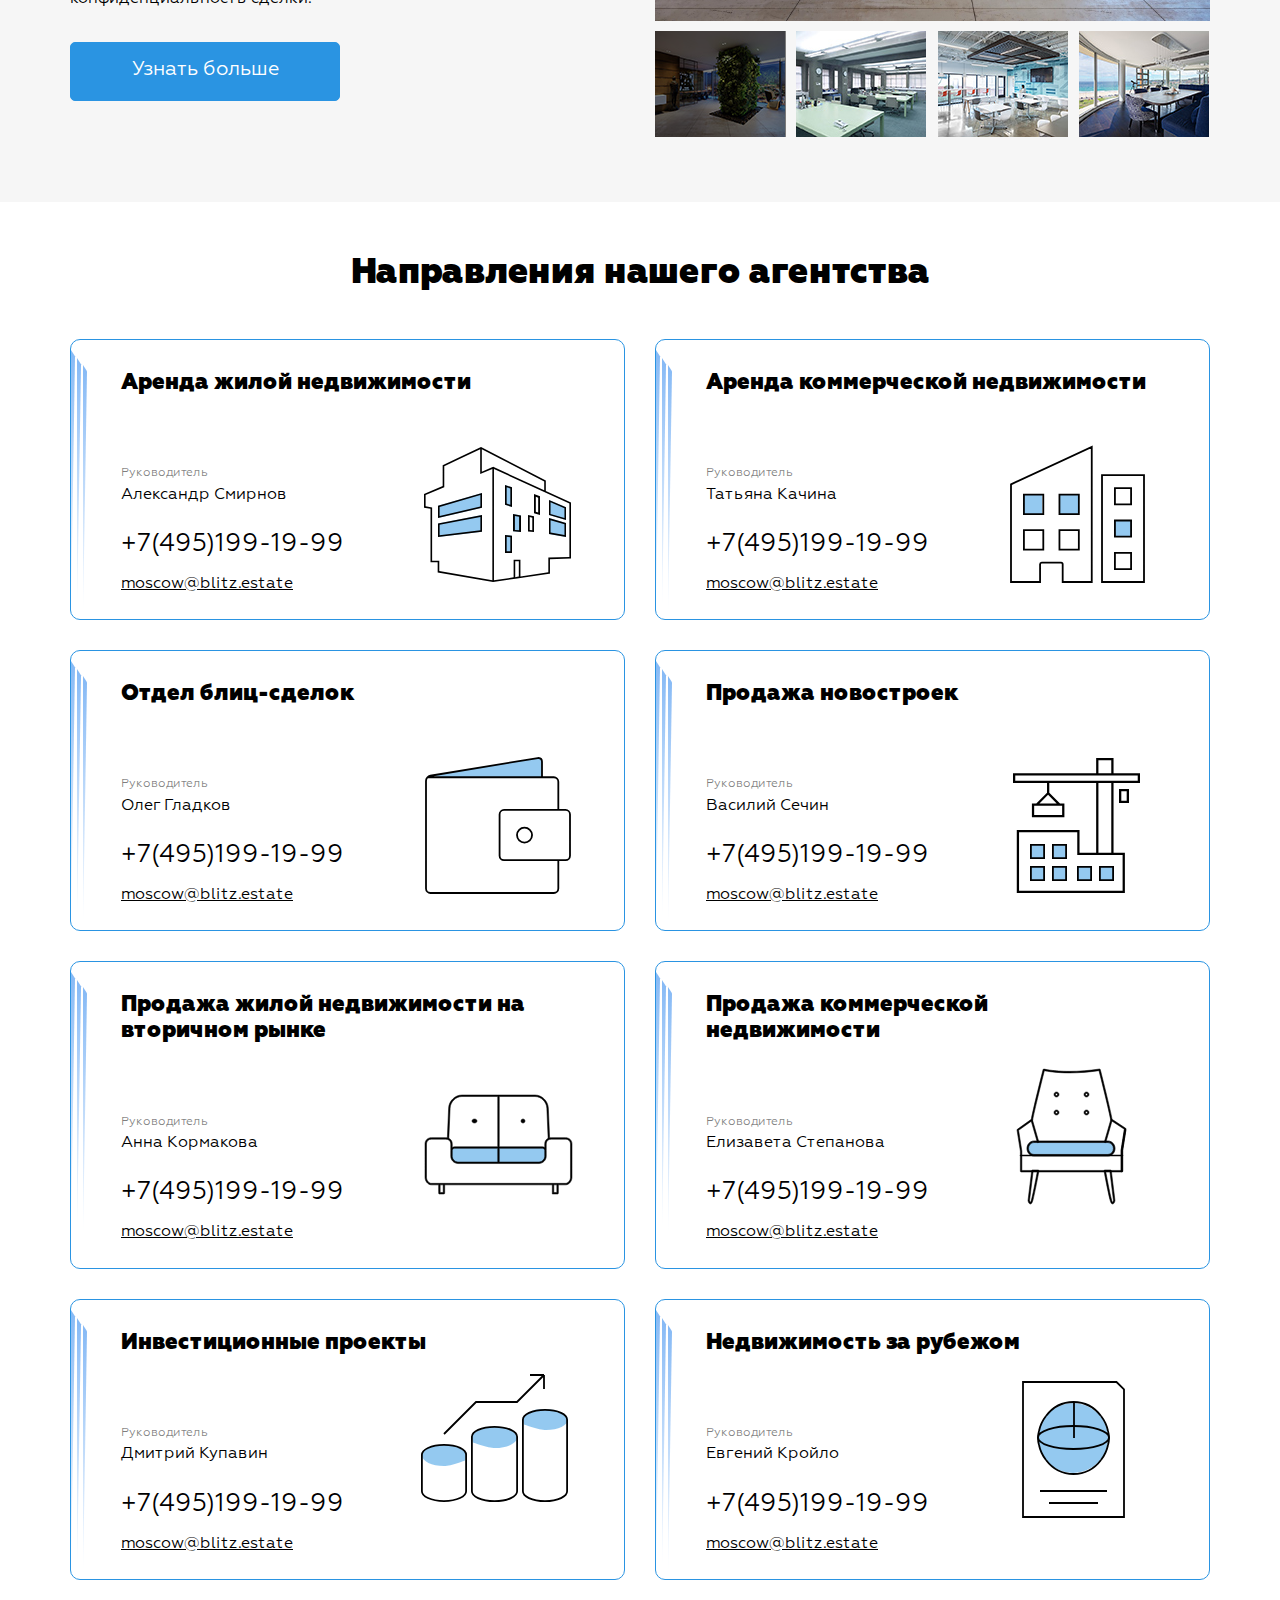
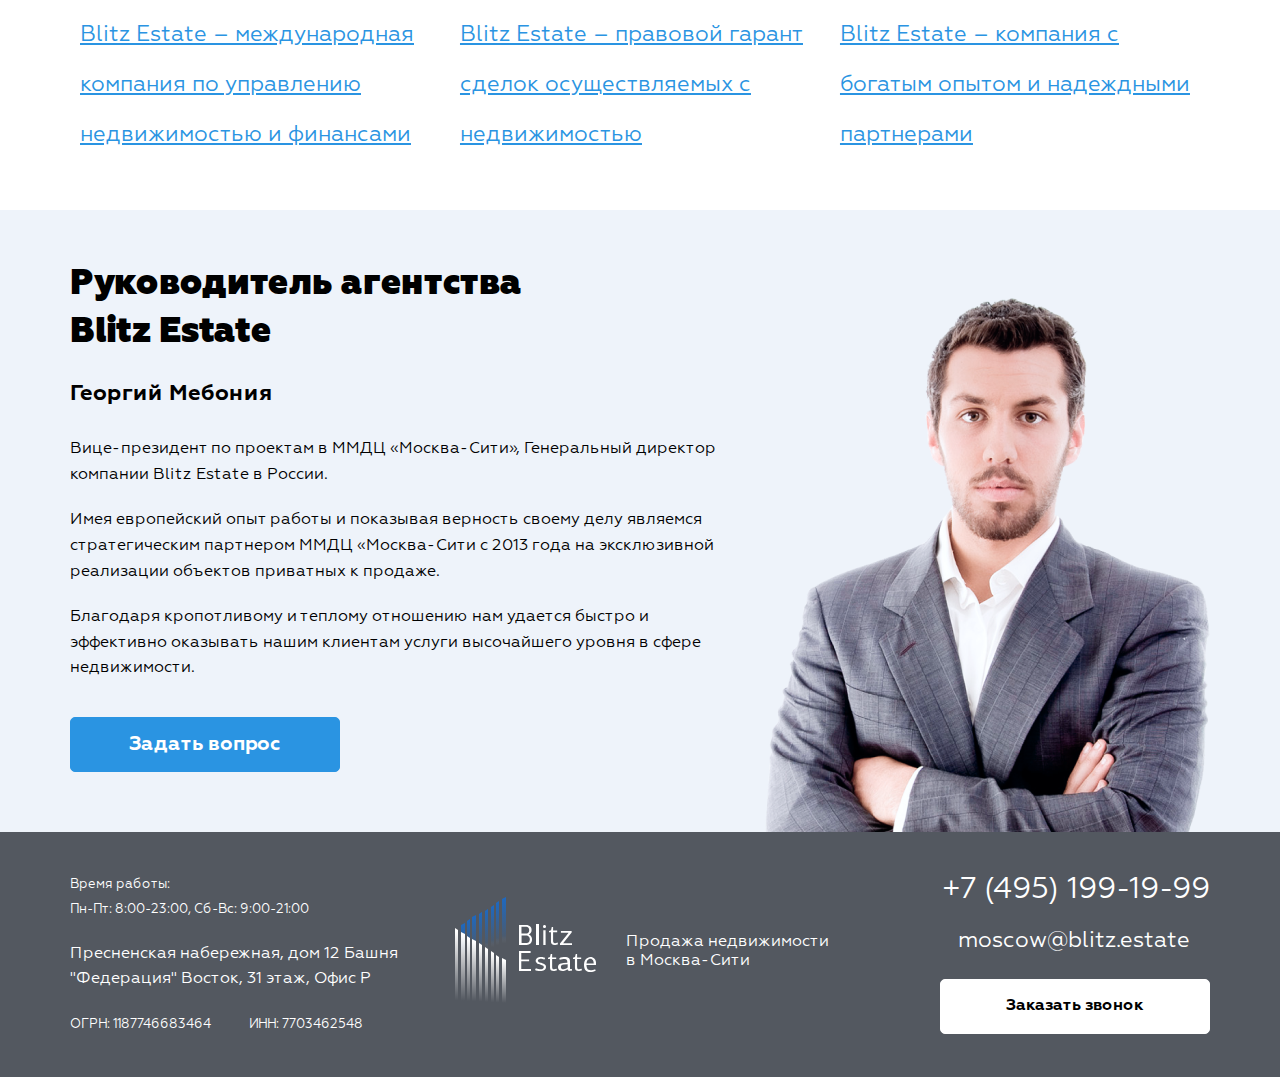
==== commit e2366b3d: "added slider for questions block" ====
--- a/source/index.html
+++ b/source/index.html
@@ -130,62 +130,140 @@
 
                         <div class="questions-block__main">
                             
-                            <div class="questions-block__track">
-
-                                <div class="questions-block__slide">
-                                    <span class="questions-block__title">Выберите местоположение объекта</span>
-
-                                    <div class="questions-block__row">
-                                        <div class="questions-block__col">
-                                            <figure class="questions-block__question">
-                                                <div class="questions-block__image">
-                                                    <img src="image/questions/in-russia.jpg" alt="В России">
-                                                </div>
-                                                <figcaption class="question-block__caption">В России</figcaption>
-                                            </figure>
+
+                            <div class="questions-block__slider">
+                                <div class="questions-block__track">
+
+                                    <div class="questions-block__slide">
+                                        <span class="questions-block__title">Выберите местоположение объекта</span>
+    
+                                        <div class="questions-block__row">
+                                            <div class="questions-block__col">
+                                                <figure class="questions-block__question">
+                                                    <div class="questions-block__image">
+                                                        <img src="image/questions/in-russia.jpg" alt="В России">
+                                                    </div>
+                                                    <figcaption class="question-block__caption">В России</figcaption>
+                                                </figure>
+                                            </div>
+                                            <div class="questions-block__col">
+                                                <figure class="questions-block__question">
+                                                    <div class="questions-block__image">
+                                                        <img src="image/questions/abroad.jpg" alt="За границей">
+                                                    </div>
+                                                    <figcaption class="question-block__caption">За границей</figcaption>
+                                                </figure>
+                                            </div>
                                         </div>
-                                        <div class="questions-block__col">
-                                            <figure class="questions-block__question">
-                                                <div class="questions-block__image">
-                                                    <img src="image/questions/abroad.jpg" alt="За границей">
-                                                </div>
-                                                <figcaption class="question-block__caption">За границей</figcaption>
-                                            </figure>
+                                    </div>
+    
+                                    <div class="questions-block__slide">
+                                        <span class="questions-block__title">Выберите тип недвижимости</span>
+    
+                                        <div class="questions-block__row">
+                                            <div class="questions-block__col">
+                                                <figure class="questions-block__question">
+                                                    <div class="questions-block__image">
+                                                        <img src="image/questions/in-russia.jpg" alt="Квартира">
+                                                    </div>
+                                                    <figcaption class="question-block__caption">Квартира</figcaption>
+                                                </figure>
+                                            </div>
+                                            <div class="questions-block__col">
+                                                <figure class="questions-block__question">
+                                                    <div class="questions-block__image">
+                                                        <img src="image/questions/abroad.jpg" alt="Дом">
+                                                    </div>
+                                                    <figcaption class="question-block__caption">Дом</figcaption>
+                                                </figure>
+                                            </div>
                                         </div>
                                     </div>
-                                </div>
-
-                                <div class="questions-block__slide">
-                                    <span class="questions-block__title">Выберите местоположение объекта</span>
-
-                                    <div class="questions-block__row">
-                                        <div class="questions-block__col">
-                                            <figure class="questions-block__question">
-                                                <div class="questions-block__image">
-                                                    <img src="image/questions/in-russia.jpg" alt="В России">
-                                                </div>
-                                                <figcaption class="question-block__caption">В России</figcaption>
-                                            </figure>
+
+                                    <div class="questions-block__slide">
+                                        <span class="questions-block__title">Выберите тип недвижимости</span>
+    
+                                        <div class="questions-block__row">
+                                            <div class="questions-block__col">
+                                                <figure class="questions-block__question">
+                                                    <div class="questions-block__image">
+                                                        <img src="image/questions/in-russia.jpg" alt="Квартира">
+                                                    </div>
+                                                    <figcaption class="question-block__caption">Квартира</figcaption>
+                                                </figure>
+                                            </div>
+                                            <div class="questions-block__col">
+                                                <figure class="questions-block__question">
+                                                    <div class="questions-block__image">
+                                                        <img src="image/questions/abroad.jpg" alt="Дом">
+                                                    </div>
+                                                    <figcaption class="question-block__caption">Дом</figcaption>
+                                                </figure>
+                                            </div>
                                         </div>
-                                        <div class="questions-block__col">
-                                            <figure class="questions-block__question">
-                                                <div class="questions-block__image">
-                                                    <img src="image/questions/abroad.jpg" alt="За границей">
-                                                </div>
-                                                <figcaption class="question-block__caption">За границей</figcaption>
-                                            </figure>
+                                    </div>
+
+                                    <div class="questions-block__slide">
+                                        <span class="questions-block__title">Выберите тип недвижимости</span>
+    
+                                        <div class="questions-block__row">
+                                            <div class="questions-block__col">
+                                                <figure class="questions-block__question">
+                                                    <div class="questions-block__image">
+                                                        <img src="image/questions/in-russia.jpg" alt="Квартира">
+                                                    </div>
+                                                    <figcaption class="question-block__caption">Квартира</figcaption>
+                                                </figure>
+                                            </div>
+                                            <div class="questions-block__col">
+                                                <figure class="questions-block__question">
+                                                    <div class="questions-block__image">
+                                                        <img src="image/questions/abroad.jpg" alt="Дом">
+                                                    </div>
+                                                    <figcaption class="question-block__caption">Дом</figcaption>
+                                                </figure>
+                                            </div>
                                         </div>
                                     </div>
-                                </div>
-
+
+                                    <div class="questions-block__slide">
+                                        <span class="questions-block__title">Выберите тип недвижимости</span>
+    
+                                        <div class="questions-block__row">
+                                            <div class="questions-block__col">
+                                                <figure class="questions-block__question">
+                                                    <div class="questions-block__image">
+                                                        <img src="image/questions/in-russia.jpg" alt="Квартира">
+                                                    </div>
+                                                    <figcaption class="question-block__caption">Квартира</figcaption>
+                                                </figure>
+                                            </div>
+                                            <div class="questions-block__col">
+                                                <figure class="questions-block__question">
+                                                    <div class="questions-block__image">
+                                                        <img src="image/questions/abroad.jpg" alt="Дом">
+                                                    </div>
+                                                    <figcaption class="question-block__caption">Дом</figcaption>
+                                                </figure>
+                                            </div>
+                                        </div>
+                                    </div>
+
+                                    <div class="questions-block__slide">
+                                        <span class="questions-block__title">Последний шаг</span>
+    
+
+                                    </div>
+    
+                                </div>
                             </div>
 
                             <div class="questions-block__footer">
                                 <span class="questions-block__result">
-                                    Вы ответили на: <span class="questions-block__result-num">0</span>/<span class="questions-block__result-num">5</span> вопросов
+                                    Вы ответили на: <span class="questions-block__result-current">0</span>/<span class="questions-block__result-total">5</span> вопросов
                                 </span>
 
-                                <a href="" class="questions-block__next">Продолжить</a>
+                                <button class="questions-block__next">Продолжить</button>
                             </div>
 
                         </div>
--- a/source/style/style.css
+++ b/source/style/style.css
@@ -770,8 +770,16 @@
   line-height: 33px;
 }
 
+.questions-block__slider {
+  overflow: hidden;
+}
+
 .questions-block__track {
   margin-bottom: 30px;
+  -webkit-transition: -webkit-transform 0.5s ease-in;
+  transition: -webkit-transform 0.5s ease-in;
+  transition: transform 0.5s ease-in;
+  transition: transform 0.5s ease-in, -webkit-transform 0.5s ease-in;
 }
 
 .questions-block__track::after {
@@ -789,13 +797,15 @@
   display: -ms-flexbox;
   display: flex;
   padding-bottom: 25px;
-  margin: 0 -15px;
   border-bottom: 2px solid #f1f1f1;
 }
 
 .questions-block__col {
-  margin: 0 15px;
   text-align: center;
+}
+
+.questions-block__col:first-child {
+  margin-right: 15px;
 }
 
 .questions-block__image {
@@ -840,8 +850,12 @@
   display: block;
   padding-right: 30px;
   color: #2a94e2;
+  font-family: inherit;
+  font-size: inherit;
   line-height: 22px;
-  text-decoration: none;
+  background-color: transparent;
+  border: 0;
+  cursor: pointer;
 }
 
 .questions-block__next::before {
@@ -857,6 +871,8 @@
 }
 
 .questions-block__side {
+  -ms-flex-negative: 0;
+      flex-shrink: 0;
   max-width: 370px;
   padding: 30px 40px;
   border-left: 3px solid #f6f6f6;
@@ -1391,7 +1407,6 @@
 }
 
 .about__images {
-  position: relative;
   margin-bottom: 10px;
   overflow: hidden;
 }
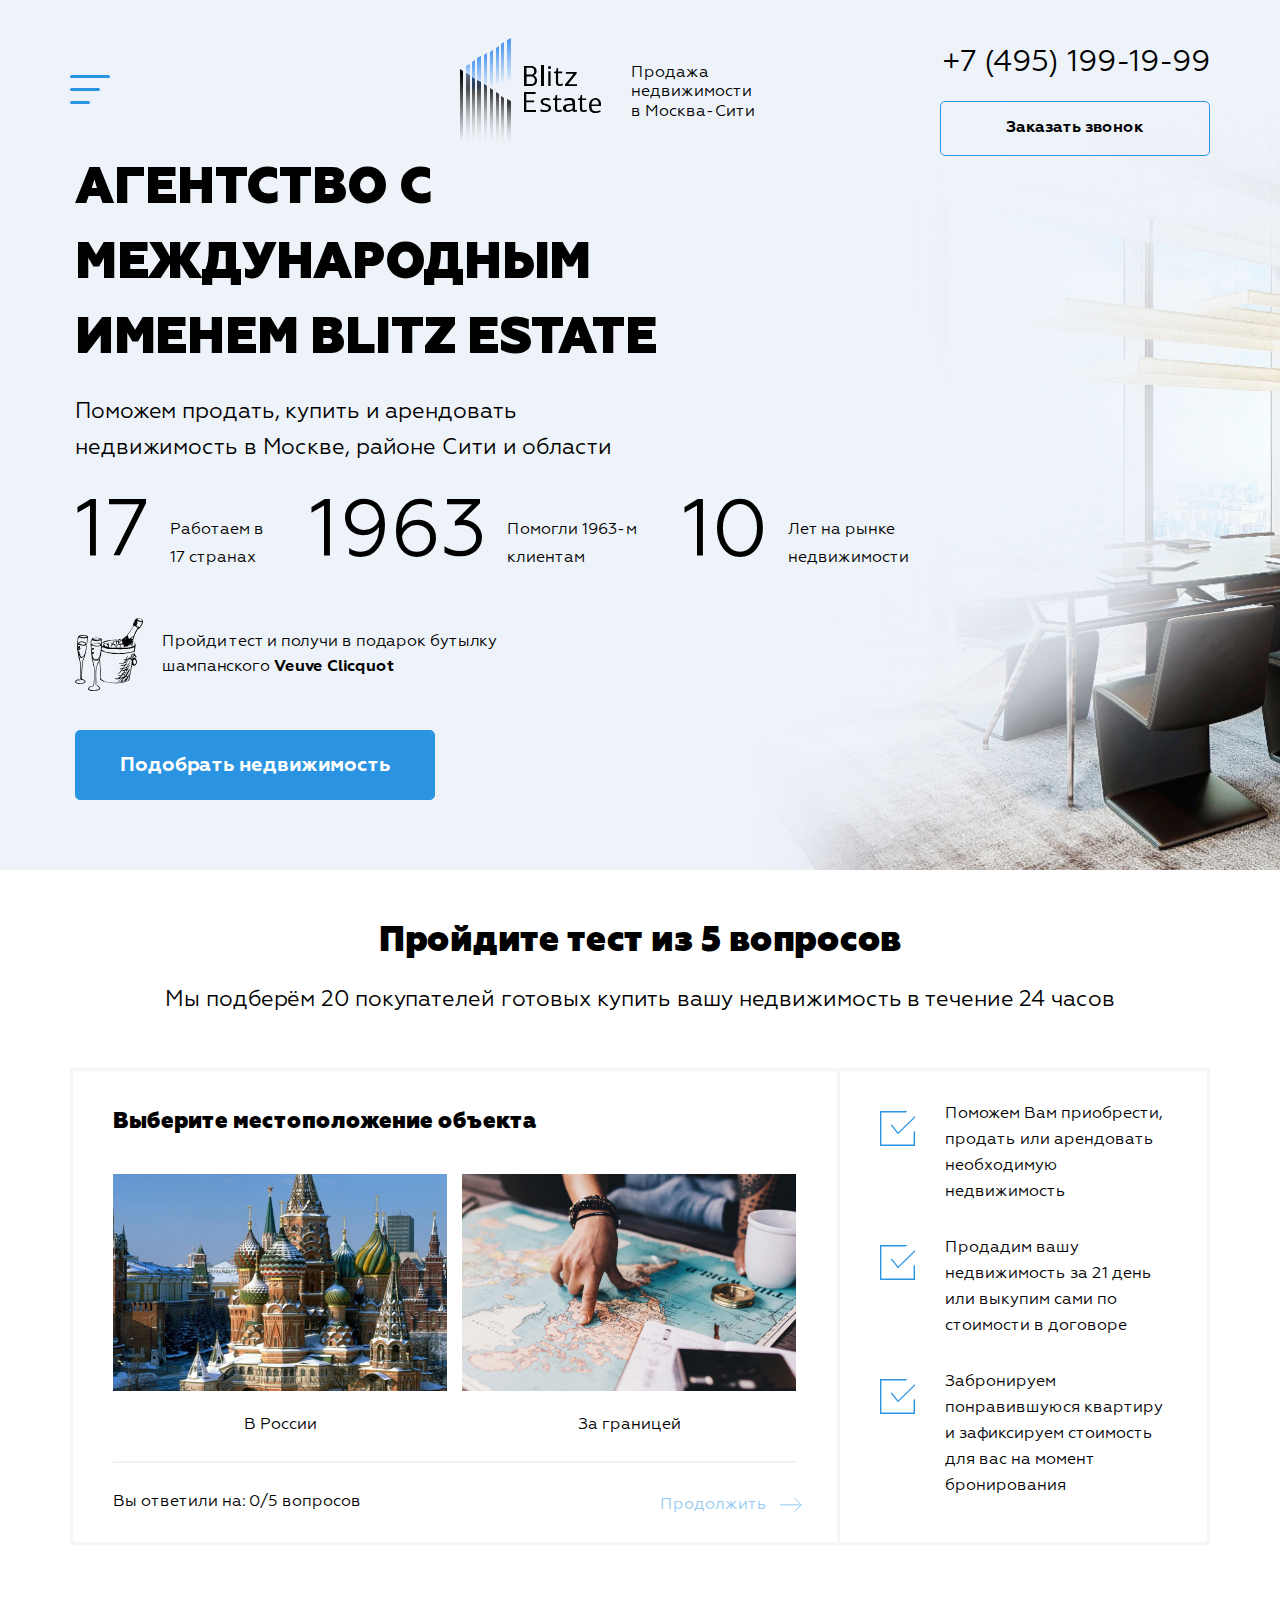
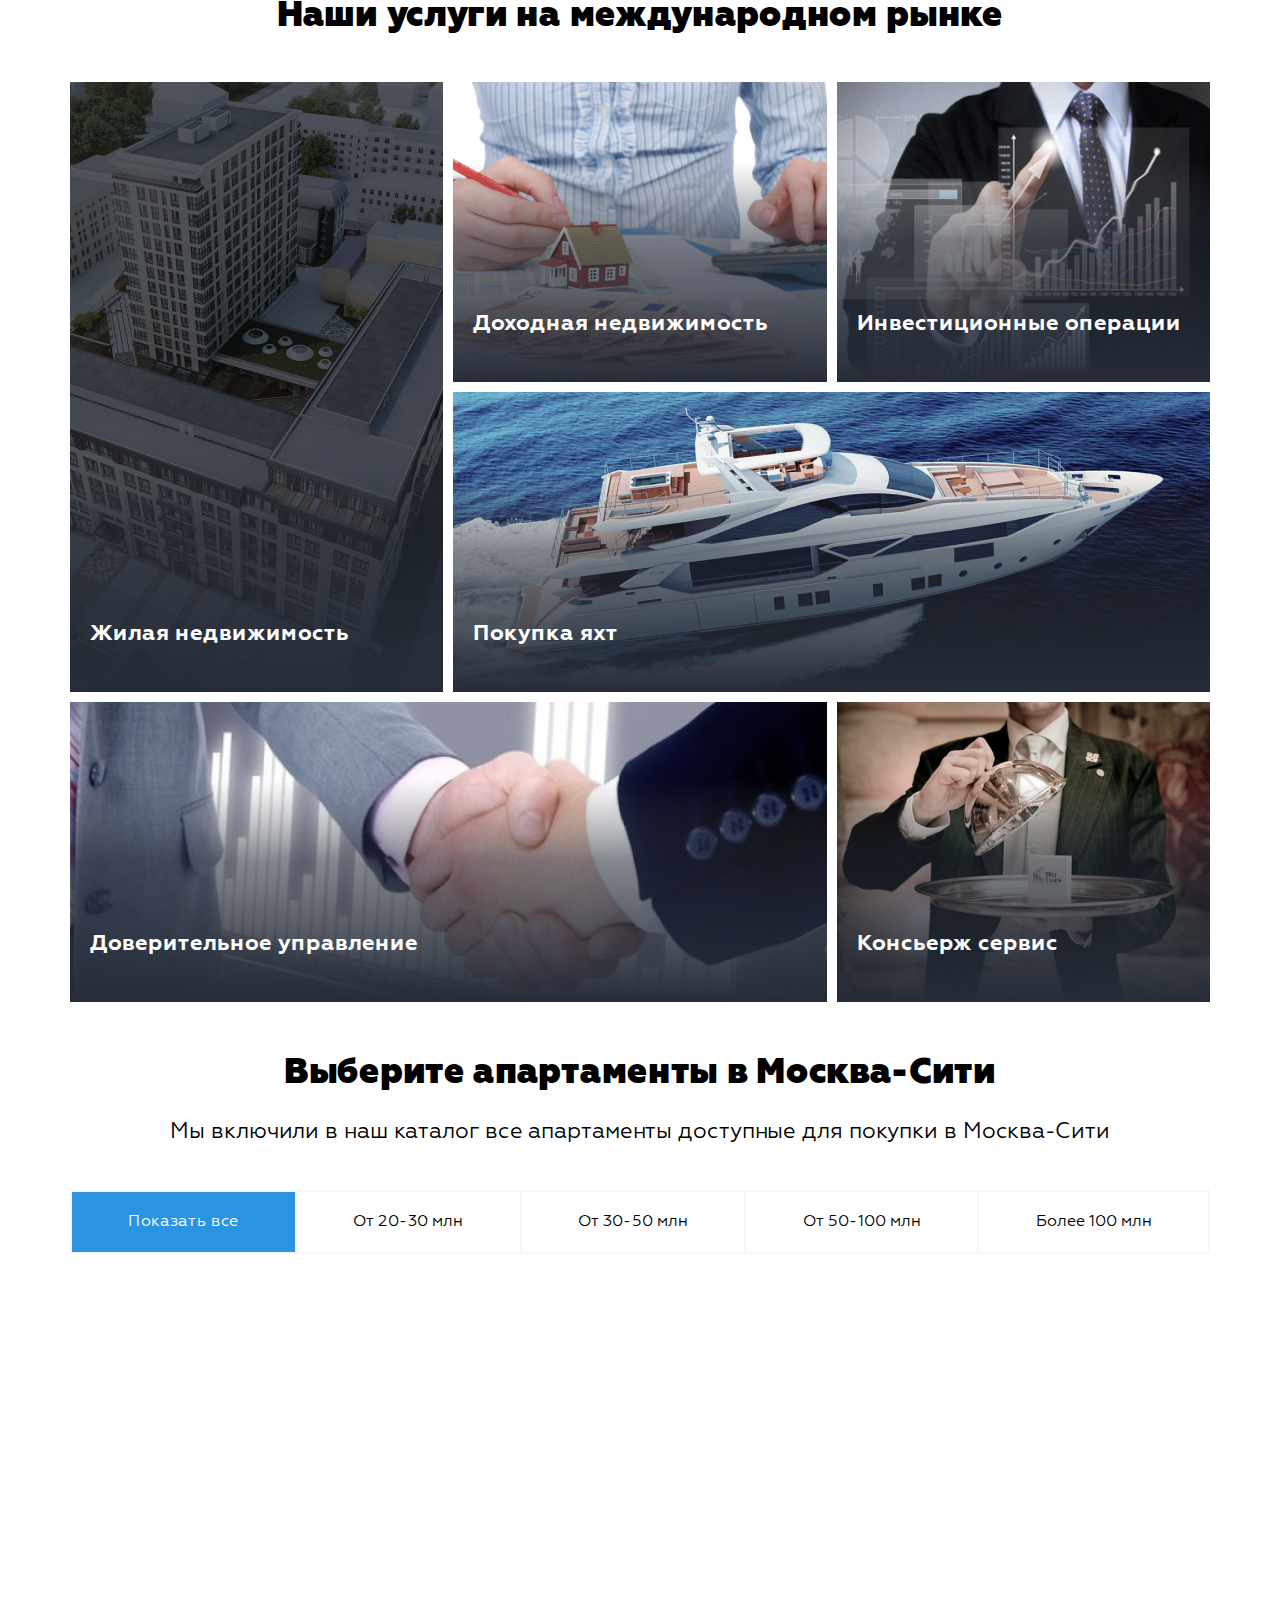
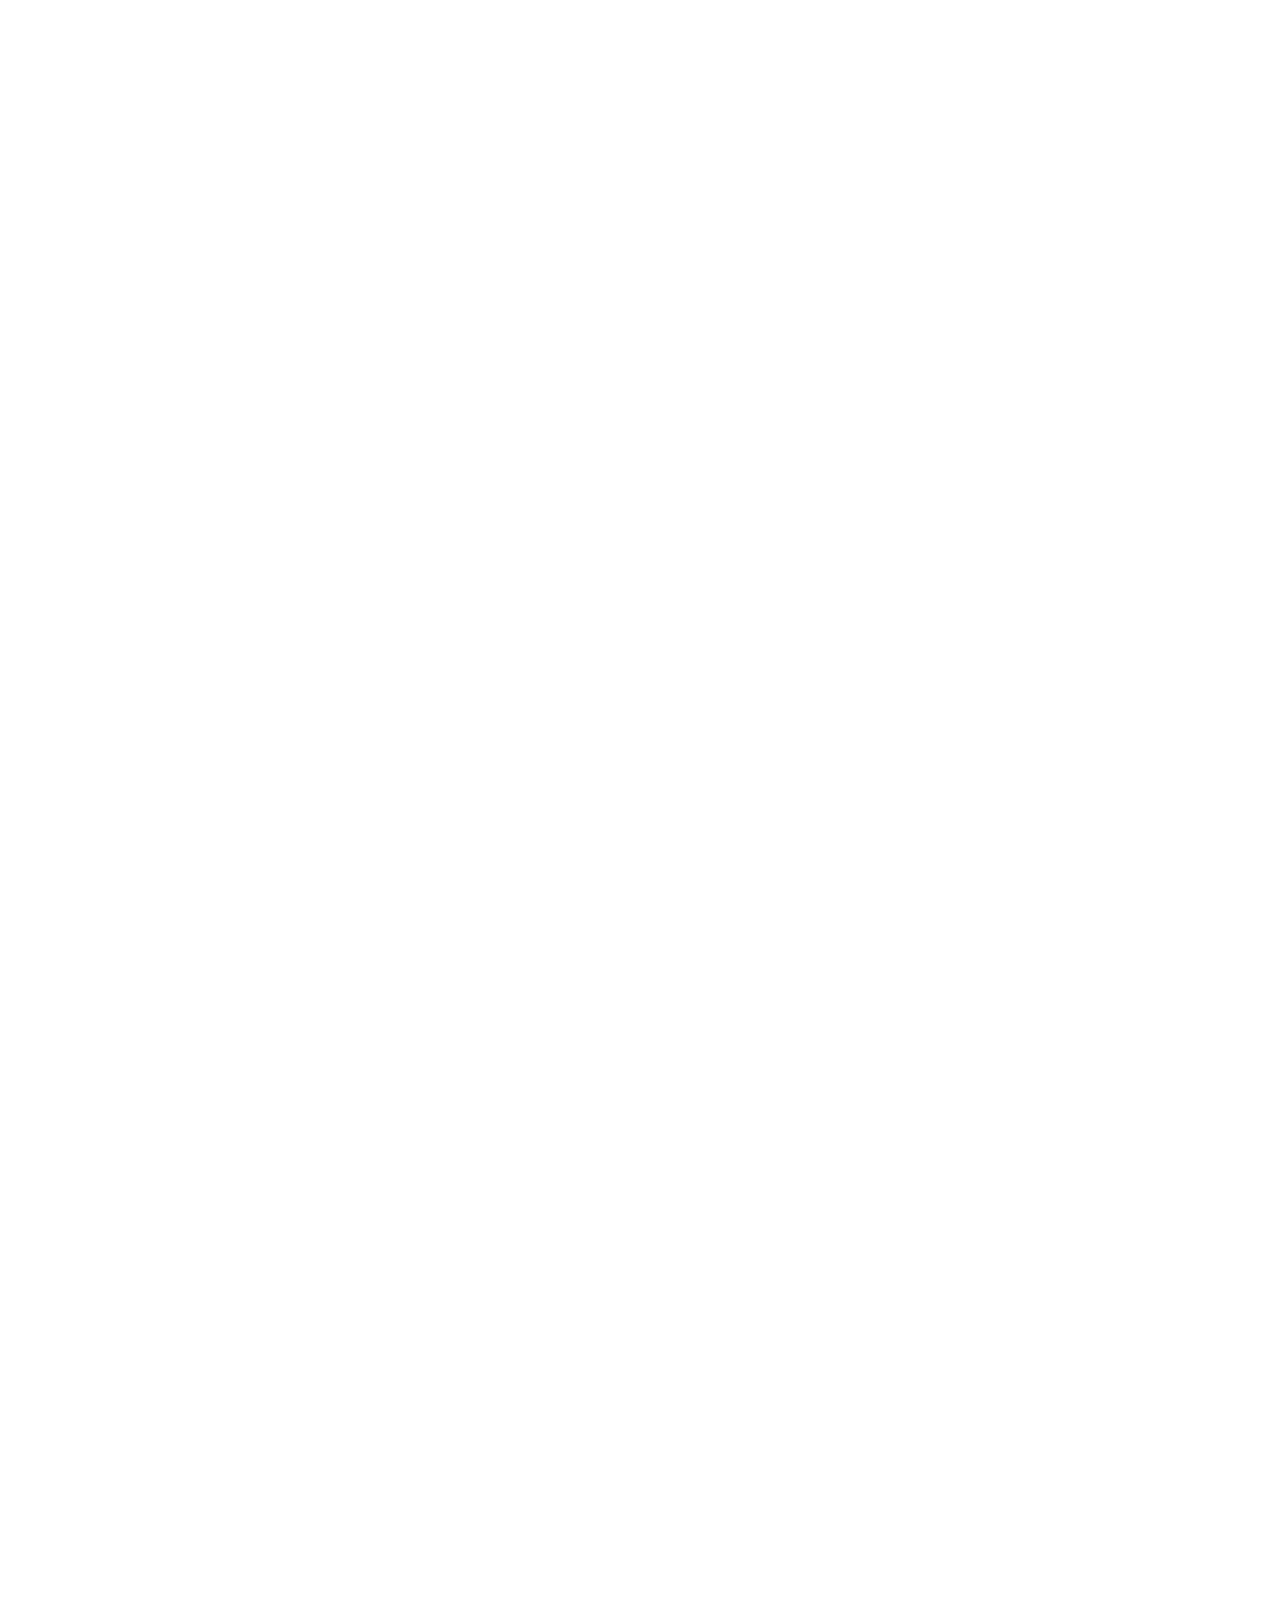
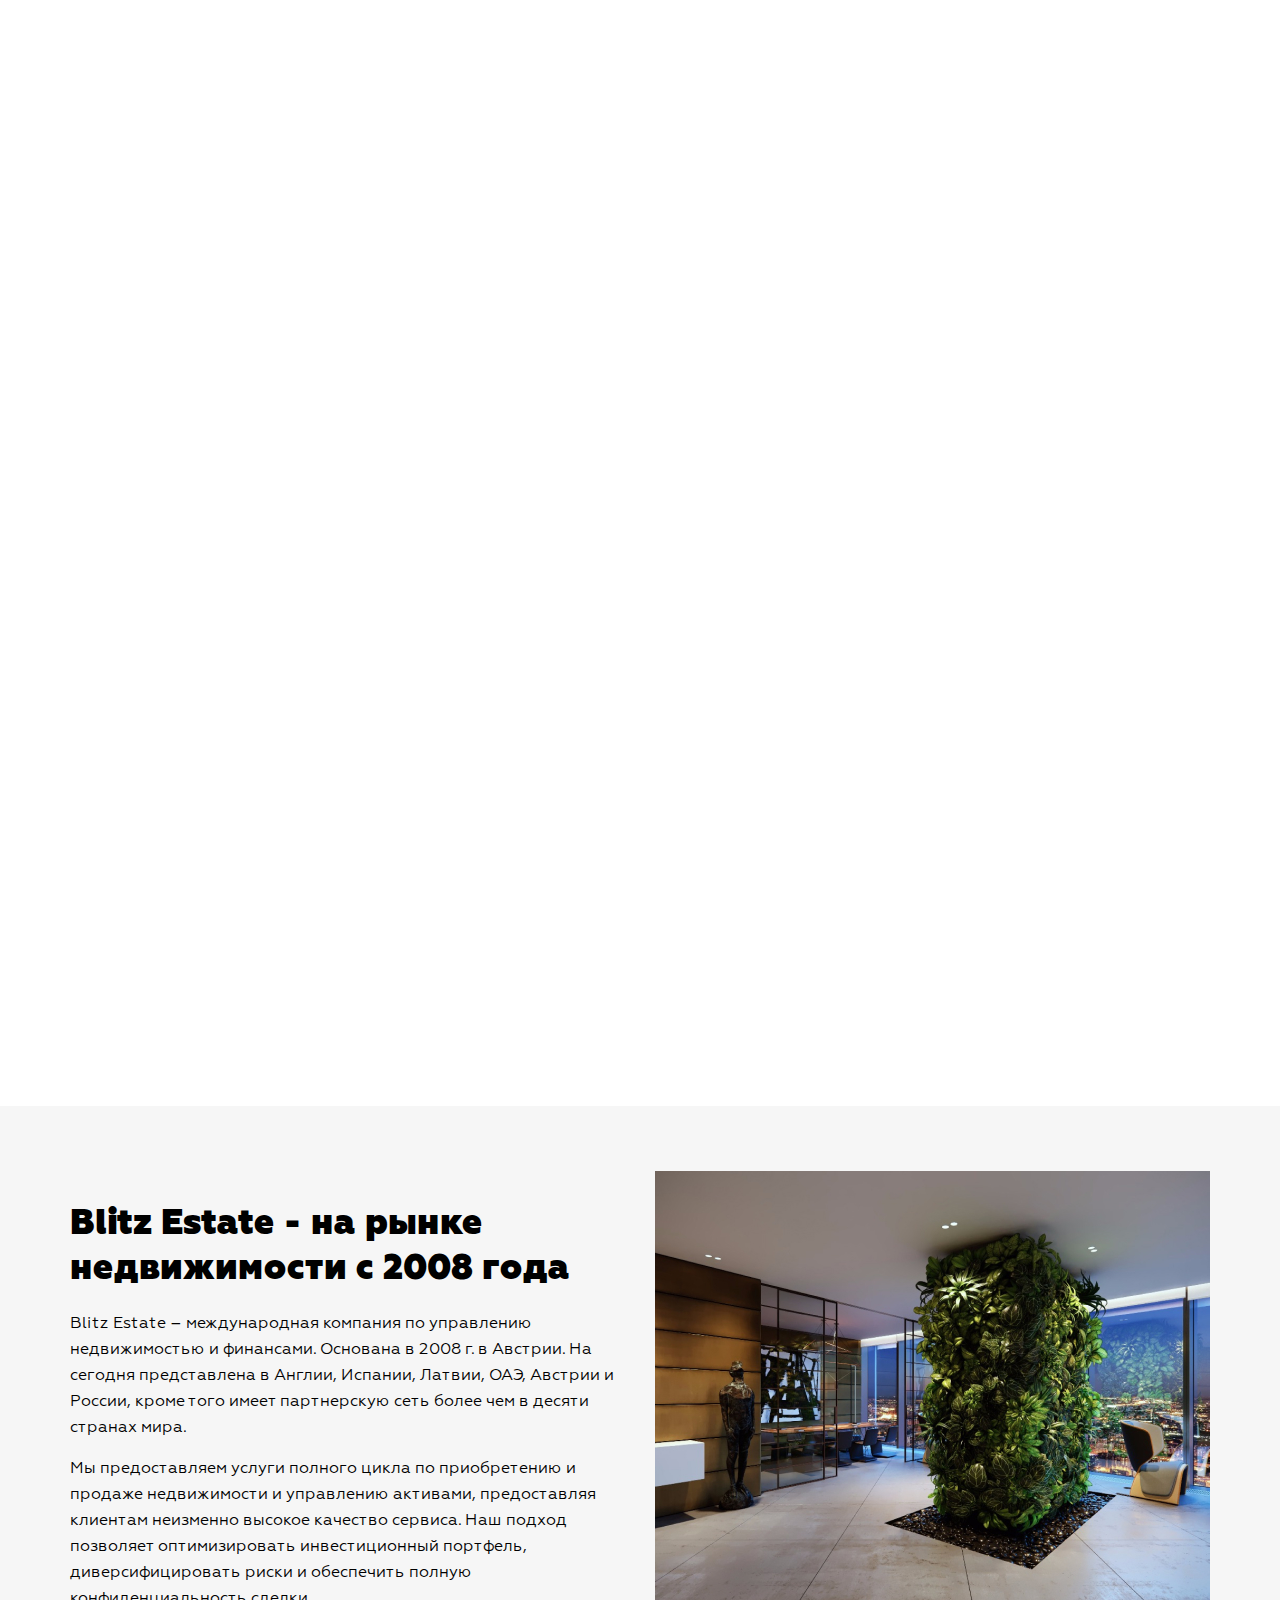
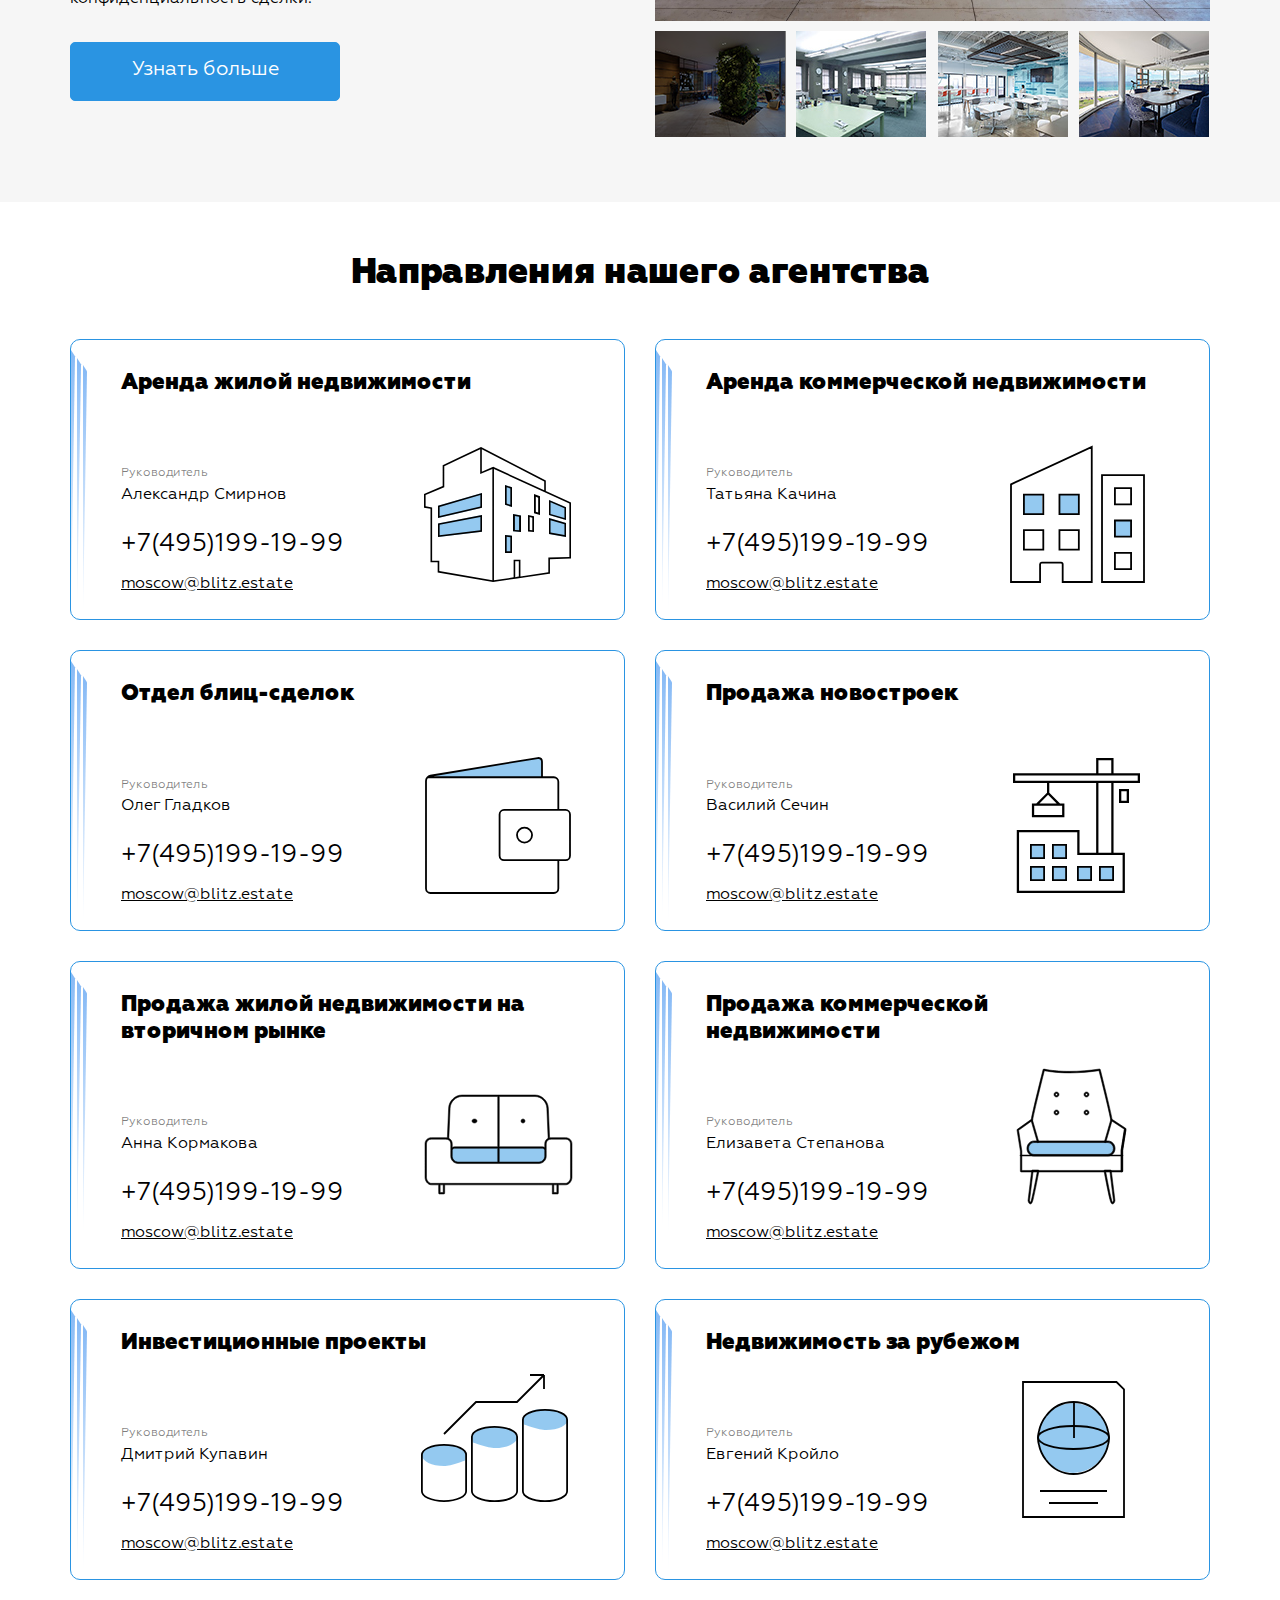
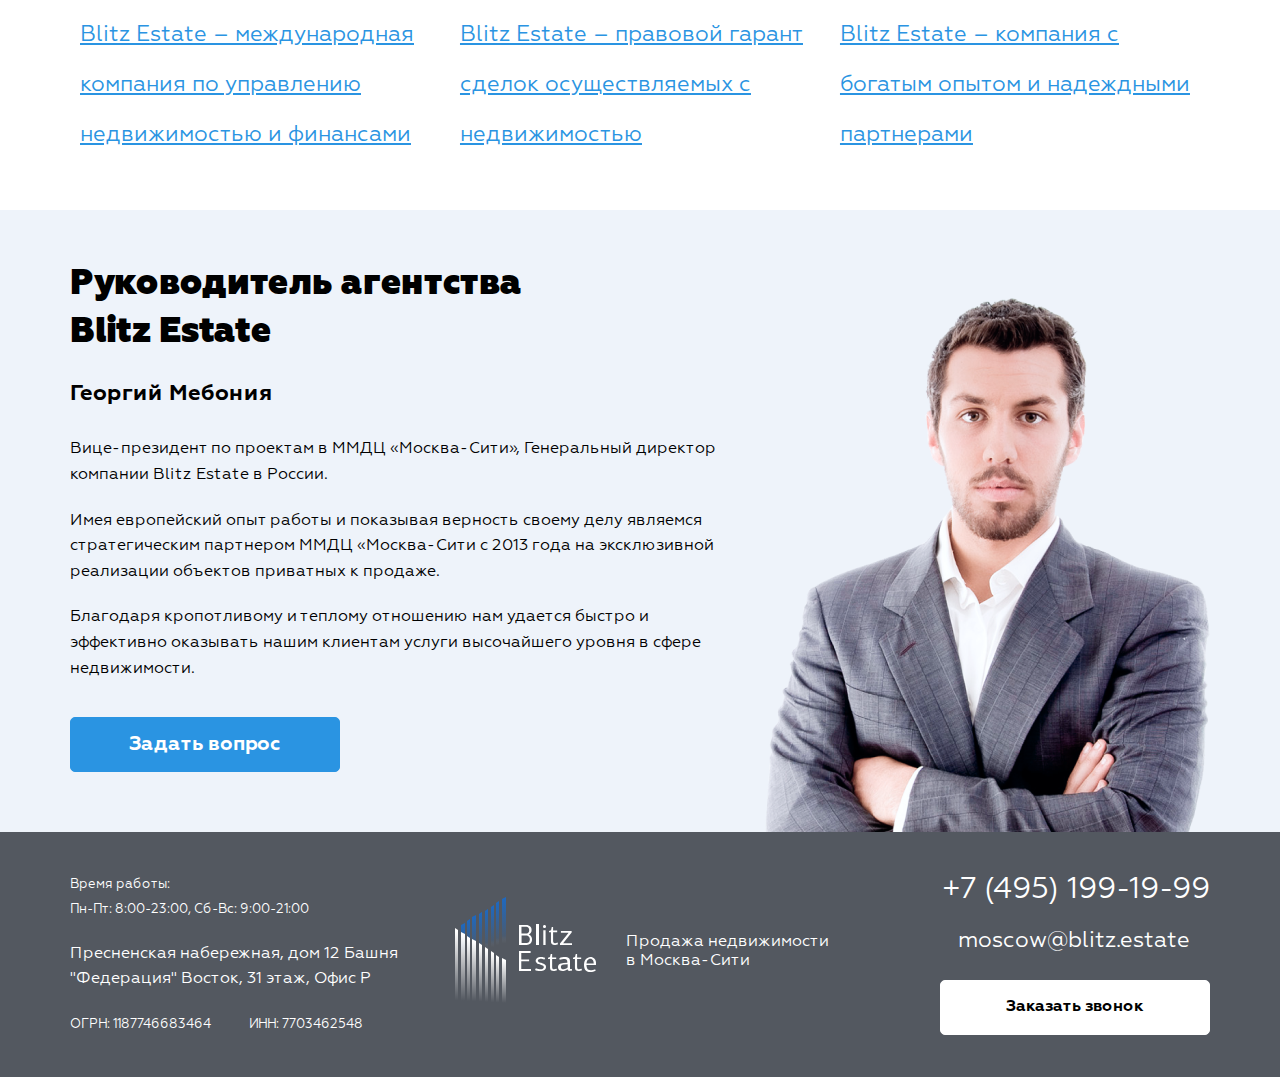
==== commit 3db1413a: "finished questions block slider" ====
--- a/source/index.html
+++ b/source/index.html
@@ -164,7 +164,7 @@
                                             <div class="questions-block__col">
                                                 <figure class="questions-block__question">
                                                     <div class="questions-block__image">
-                                                        <img src="image/questions/in-russia.jpg" alt="Квартира">
+                                                        <img src="image/questions/flat.jpg" alt="Квартира">
                                                     </div>
                                                     <figcaption class="question-block__caption">Квартира</figcaption>
                                                 </figure>
@@ -172,7 +172,7 @@
                                             <div class="questions-block__col">
                                                 <figure class="questions-block__question">
                                                     <div class="questions-block__image">
-                                                        <img src="image/questions/abroad.jpg" alt="Дом">
+                                                        <img src="image/questions/house.jpg" alt="Дом">
                                                     </div>
                                                     <figcaption class="question-block__caption">Дом</figcaption>
                                                 </figure>
@@ -181,69 +181,69 @@
                                     </div>
 
                                     <div class="questions-block__slide">
-                                        <span class="questions-block__title">Выберите тип недвижимости</span>
+                                        <span class="questions-block__title">Отделка недвижимости</span>
     
                                         <div class="questions-block__row">
                                             <div class="questions-block__col">
                                                 <figure class="questions-block__question">
                                                     <div class="questions-block__image">
-                                                        <img src="image/questions/in-russia.jpg" alt="Квартира">
+                                                        <img src="image/questions/w-repair.jpg" alt="С ремонтом">
                                                     </div>
-                                                    <figcaption class="question-block__caption">Квартира</figcaption>
+                                                    <figcaption class="question-block__caption">С ремонтом</figcaption>
                                                 </figure>
                                             </div>
                                             <div class="questions-block__col">
                                                 <figure class="questions-block__question">
                                                     <div class="questions-block__image">
-                                                        <img src="image/questions/abroad.jpg" alt="Дом">
+                                                        <img src="image/questions/wo-repair.jpg" alt="Без ремонта">
                                                     </div>
-                                                    <figcaption class="question-block__caption">Дом</figcaption>
+                                                    <figcaption class="question-block__caption">Без ремонта</figcaption>
                                                 </figure>
                                             </div>
                                         </div>
                                     </div>
 
                                     <div class="questions-block__slide">
-                                        <span class="questions-block__title">Выберите тип недвижимости</span>
+                                        <span class="questions-block__title">Срочность продажи</span>
     
                                         <div class="questions-block__row">
                                             <div class="questions-block__col">
                                                 <figure class="questions-block__question">
                                                     <div class="questions-block__image">
-                                                        <img src="image/questions/in-russia.jpg" alt="Квартира">
+                                                        <img src="image/questions/quick.jpg" alt="Срочно">
                                                     </div>
-                                                    <figcaption class="question-block__caption">Квартира</figcaption>
+                                                    <figcaption class="question-block__caption">Срочно</figcaption>
                                                 </figure>
                                             </div>
                                             <div class="questions-block__col">
                                                 <figure class="questions-block__question">
                                                     <div class="questions-block__image">
-                                                        <img src="image/questions/abroad.jpg" alt="Дом">
+                                                        <img src="image/questions/slow.jpg" alt="Не срочно">
                                                     </div>
-                                                    <figcaption class="question-block__caption">Дом</figcaption>
+                                                    <figcaption class="question-block__caption">Не срочно</figcaption>
                                                 </figure>
                                             </div>
                                         </div>
                                     </div>
 
                                     <div class="questions-block__slide">
-                                        <span class="questions-block__title">Выберите тип недвижимости</span>
+                                        <span class="questions-block__title">Вариант сделки</span>
     
                                         <div class="questions-block__row">
                                             <div class="questions-block__col">
                                                 <figure class="questions-block__question">
                                                     <div class="questions-block__image">
-                                                        <img src="image/questions/in-russia.jpg" alt="Квартира">
+                                                        <img src="image/questions/cash.jpg" alt="Наличные">
                                                     </div>
-                                                    <figcaption class="question-block__caption">Квартира</figcaption>
+                                                    <figcaption class="question-block__caption">Наличные</figcaption>
                                                 </figure>
                                             </div>
                                             <div class="questions-block__col">
                                                 <figure class="questions-block__question">
                                                     <div class="questions-block__image">
-                                                        <img src="image/questions/abroad.jpg" alt="Дом">
+                                                        <img src="image/questions/ipoteka.jpg" alt="Ипотека">
                                                     </div>
-                                                    <figcaption class="question-block__caption">Дом</figcaption>
+                                                    <figcaption class="question-block__caption">Ипотека</figcaption>
                                                 </figure>
                                             </div>
                                         </div>
@@ -251,7 +251,19 @@
 
                                     <div class="questions-block__slide">
                                         <span class="questions-block__title">Последний шаг</span>
-    
+                                        <span class="questions-block__output"></span>
+                                        <span class="questions-block__text">Если все верно, то вы можете оставить ваши контактные данные и наш менеджер свяжется с вами в ближайшее время.</span>
+                                        <!--Вынести стили формы отдельно-->
+                                        <form action="" method="POST" class="modal__form">
+                                            <label class="modal__label">
+                                                <input type="text" name="call-request-name" class="modal__input" placeholder="Ваше имя">
+                                            </label>
+                                            <label class="modal__label">
+                                                <input type="tel" name="call-request-phone" class="modal__input" placeholder="Ваш телефон">
+                                            </label>
+                                            <button class="button modal__button">Жду звонка</button>
+                                            <span class="modal__info"></span>
+                                        </form>
 
                                     </div>
     
@@ -263,7 +275,7 @@
                                     Вы ответили на: <span class="questions-block__result-current">0</span>/<span class="questions-block__result-total">5</span> вопросов
                                 </span>
 
-                                <button class="questions-block__next">Продолжить</button>
+                                <button class="questions-block__next questions-block__next--disabled">Продолжить</button>
                             </div>
 
                         </div>
--- a/source/style/style.css
+++ b/source/style/style.css
@@ -771,11 +771,11 @@
 }
 
 .questions-block__slider {
+  margin-bottom: 30px;
   overflow: hidden;
 }
 
 .questions-block__track {
-  margin-bottom: 30px;
   -webkit-transition: -webkit-transform 0.5s ease-in;
   transition: -webkit-transform 0.5s ease-in;
   transition: transform 0.5s ease-in;
@@ -824,7 +824,7 @@
   background-color: rgba(0, 0, 0, 0.5);
   background-image: url("../icons/draw-check-mark.svg");
   background-repeat: no-repeat;
-  background-size: 100px;
+  background-size: 30%;
   background-position: center;
   -webkit-transition: opacity 0.3s ease-in;
   transition: opacity 0.3s ease-in;
@@ -868,6 +868,16 @@
   background-image: url("../icons/arrow.svg");
   -webkit-transform: translateY(-50%);
           transform: translateY(-50%);
+}
+
+.questions-block__next--disabled {
+  opacity: 0.5;
+}
+
+.questions-block__output, .questions-block__text {
+  display: block;
+  margin-bottom: 20px;
+  font-size: 18px;
 }
 
 .questions-block__side {
